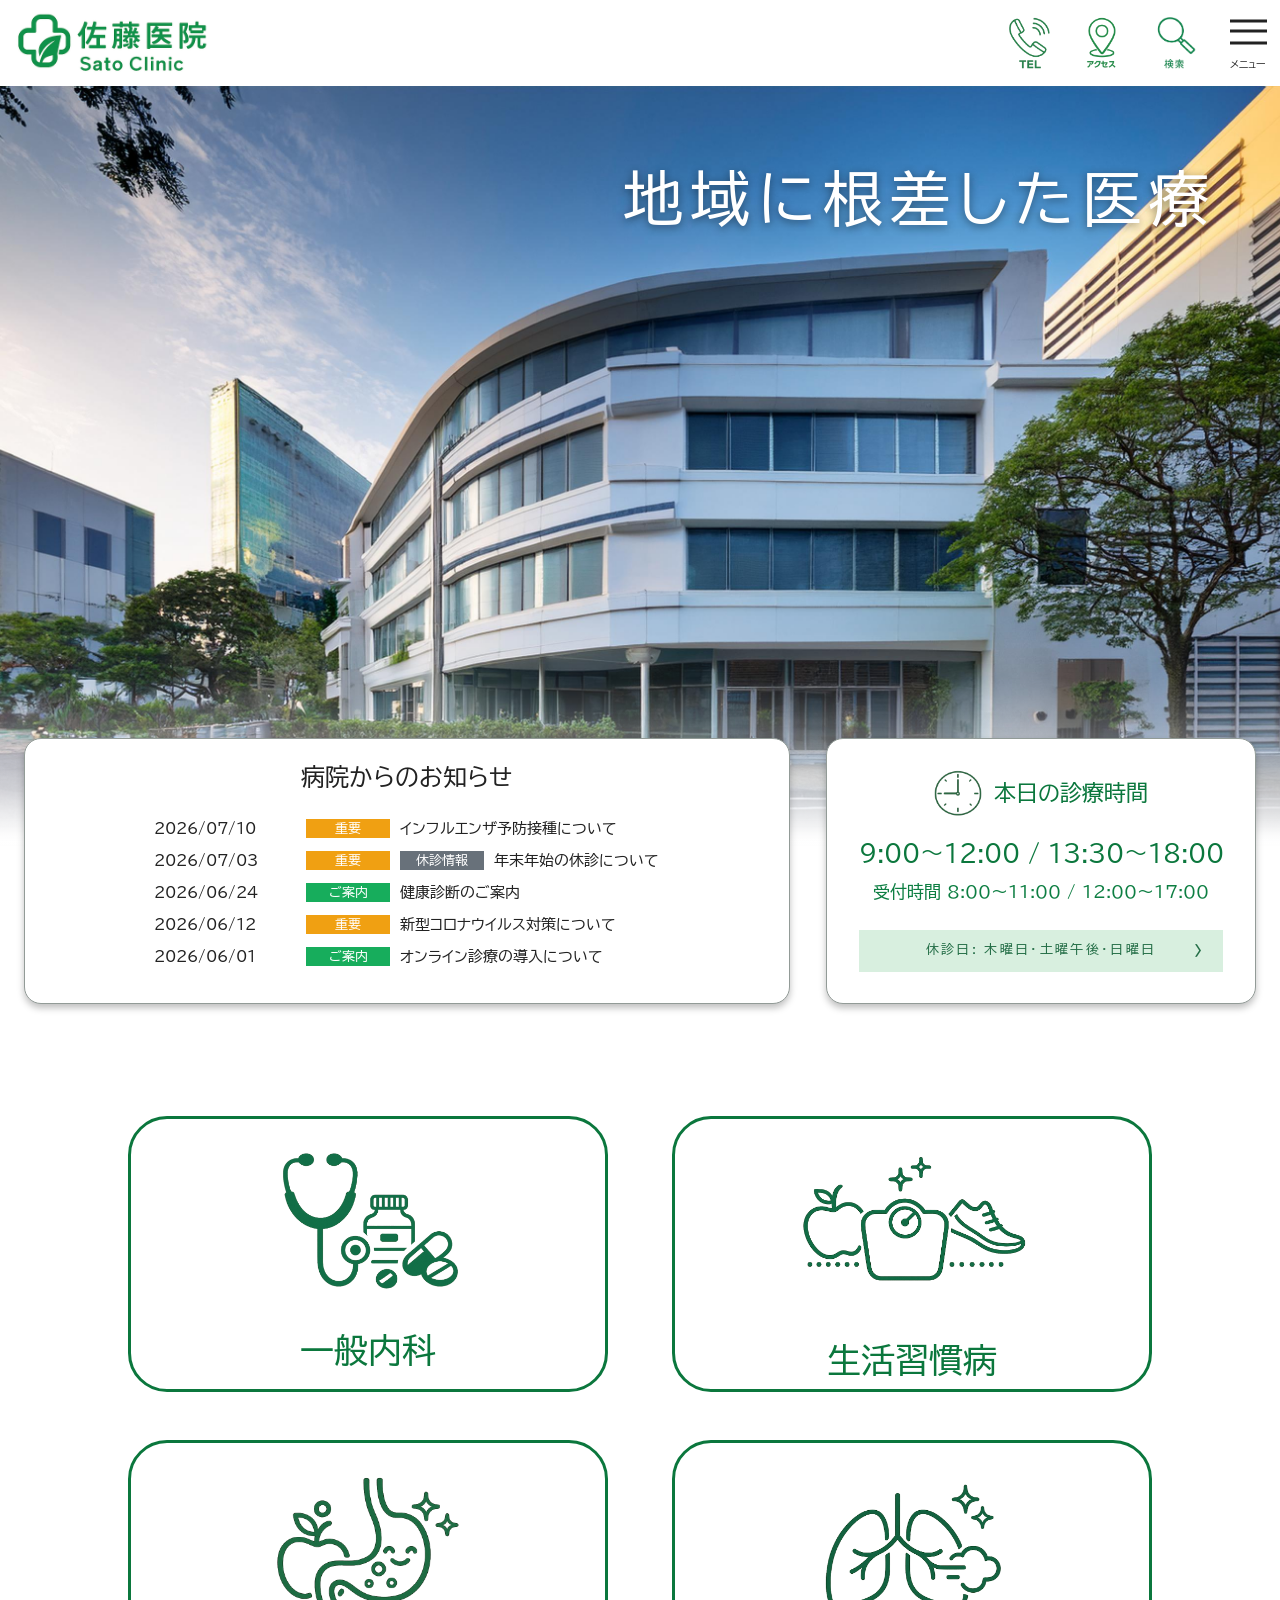
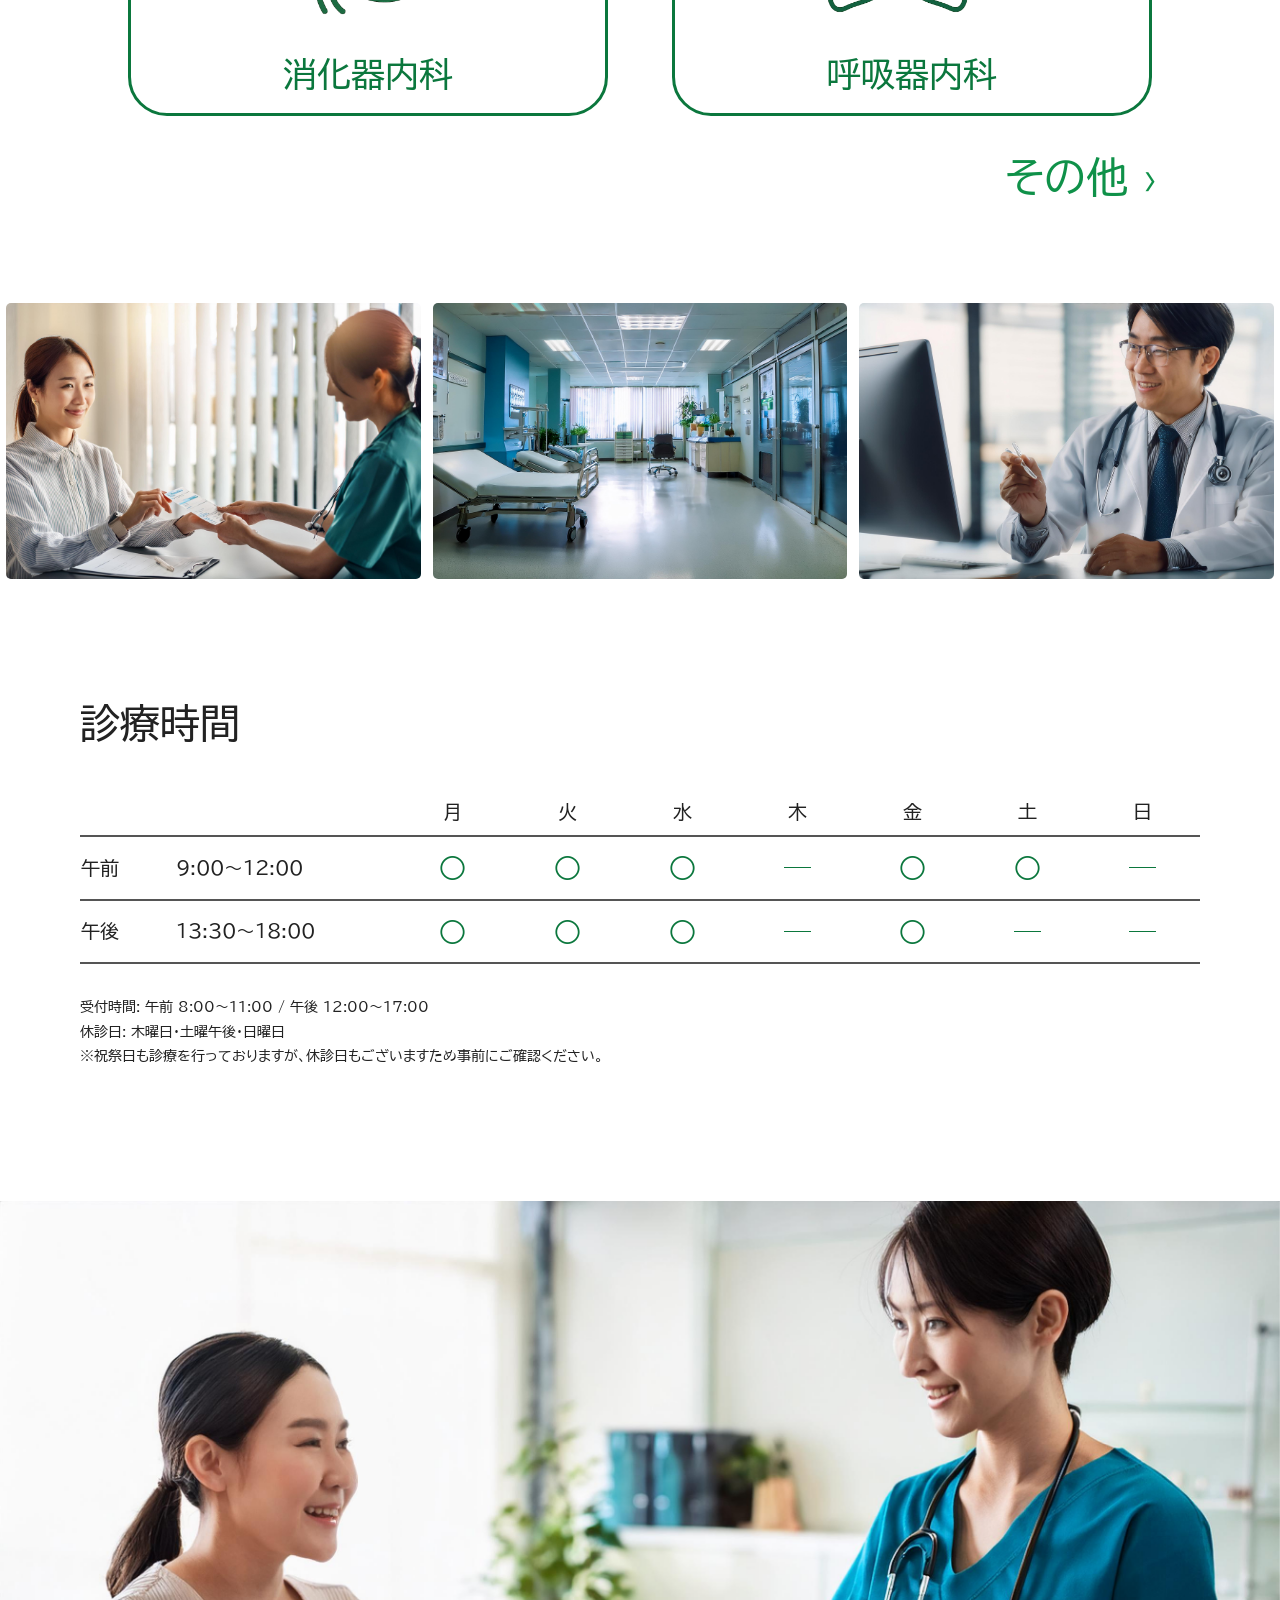
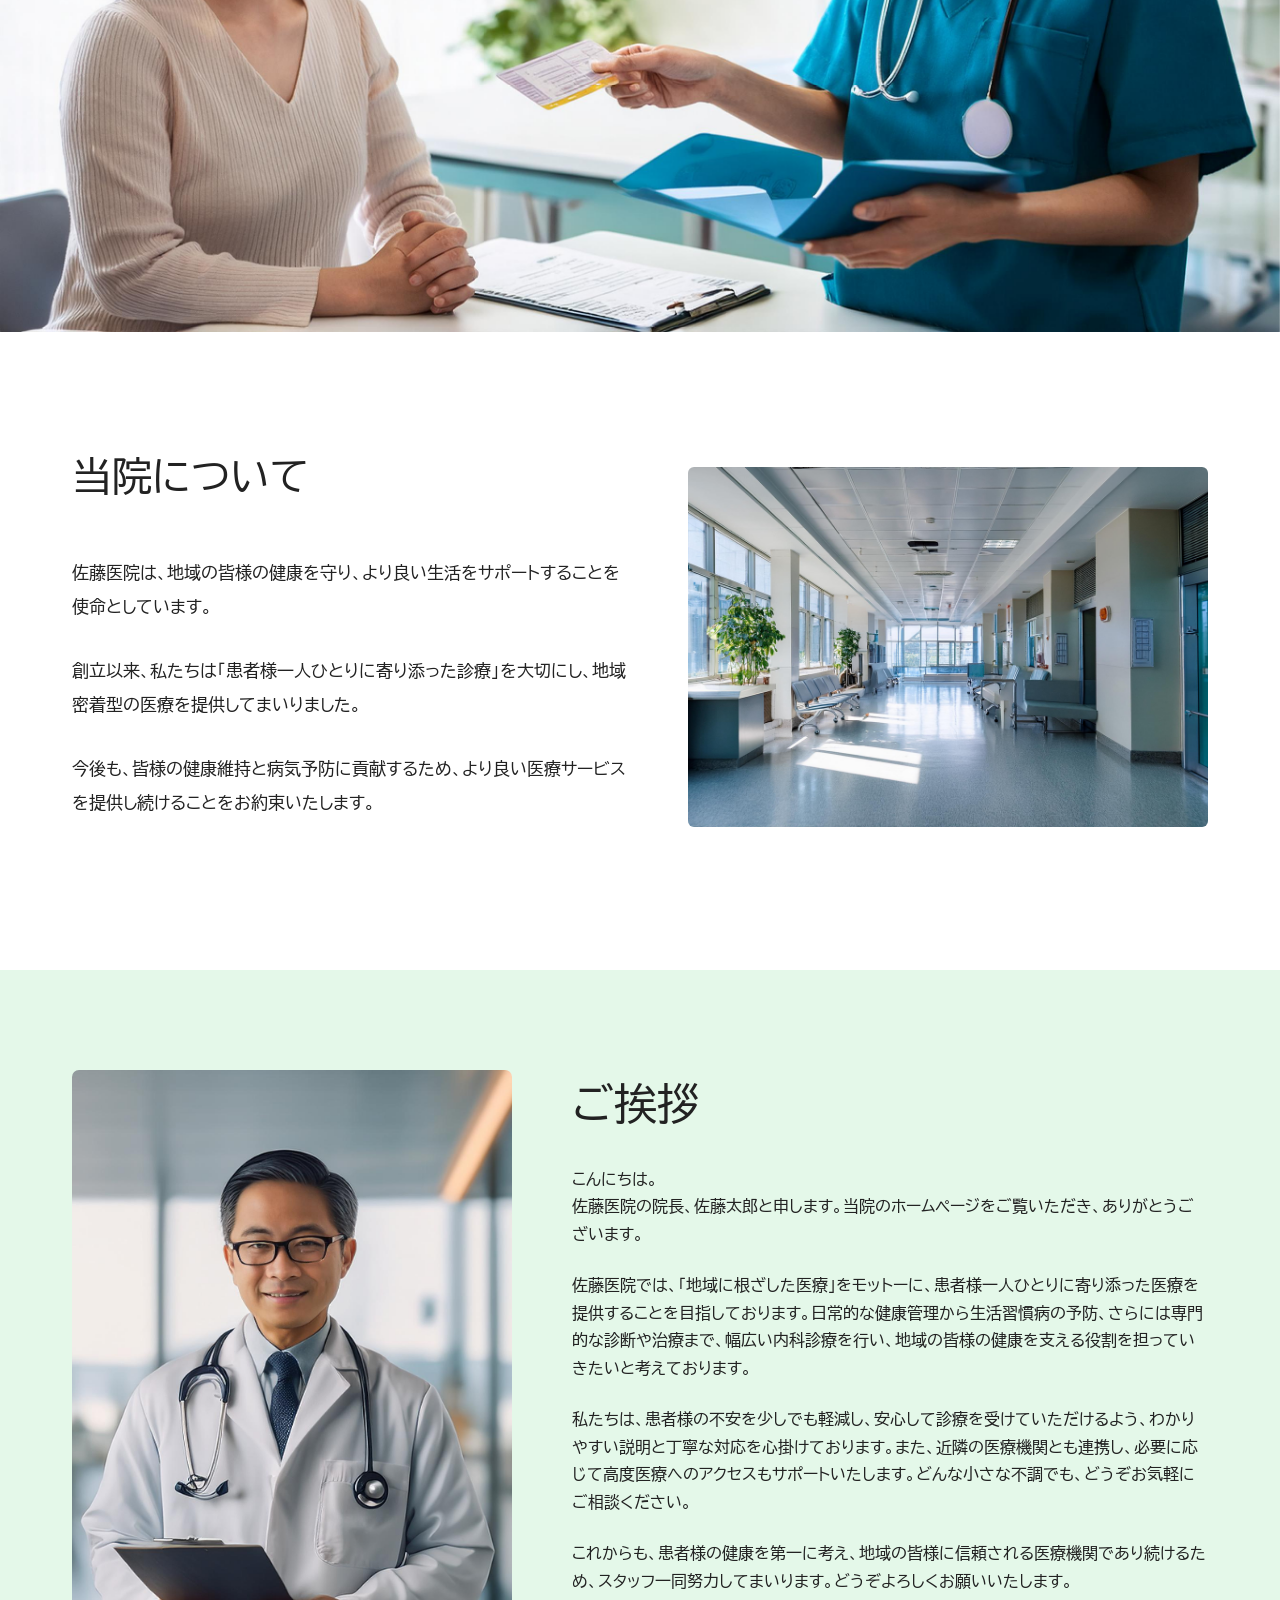
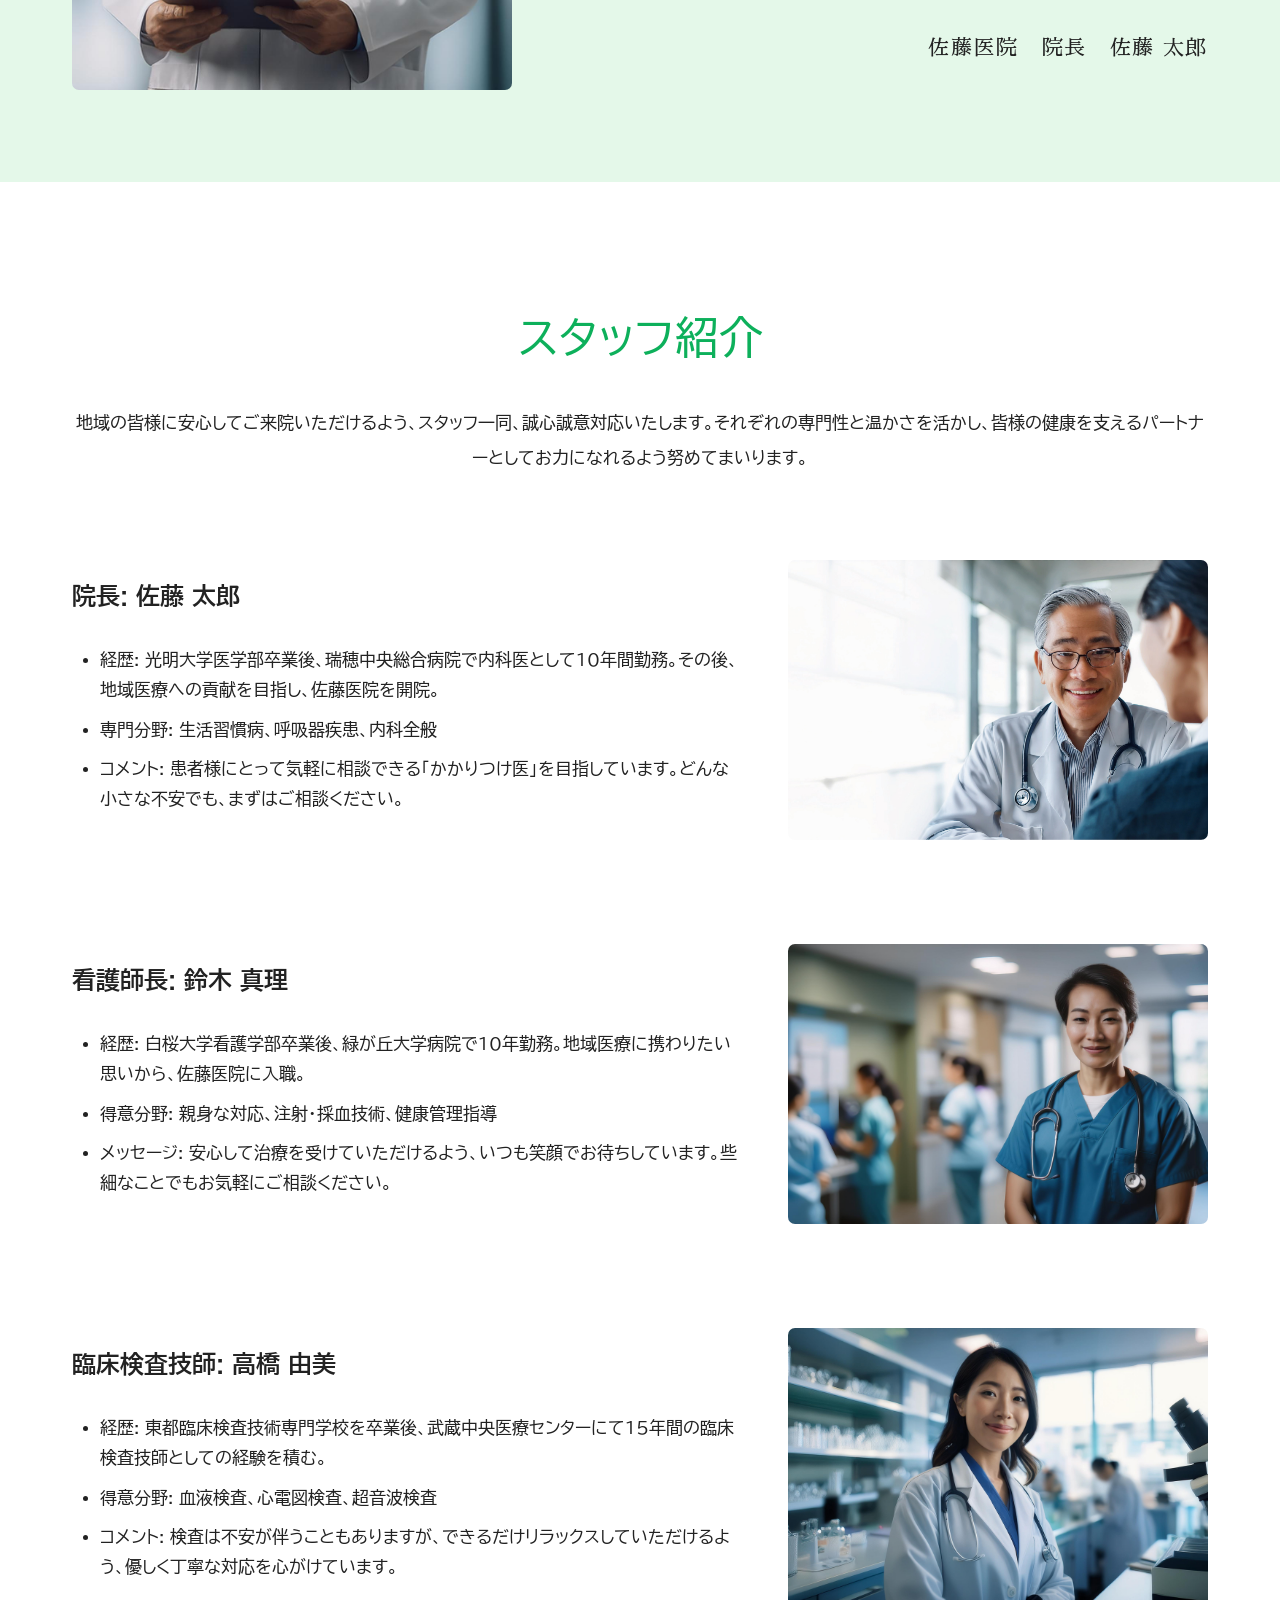
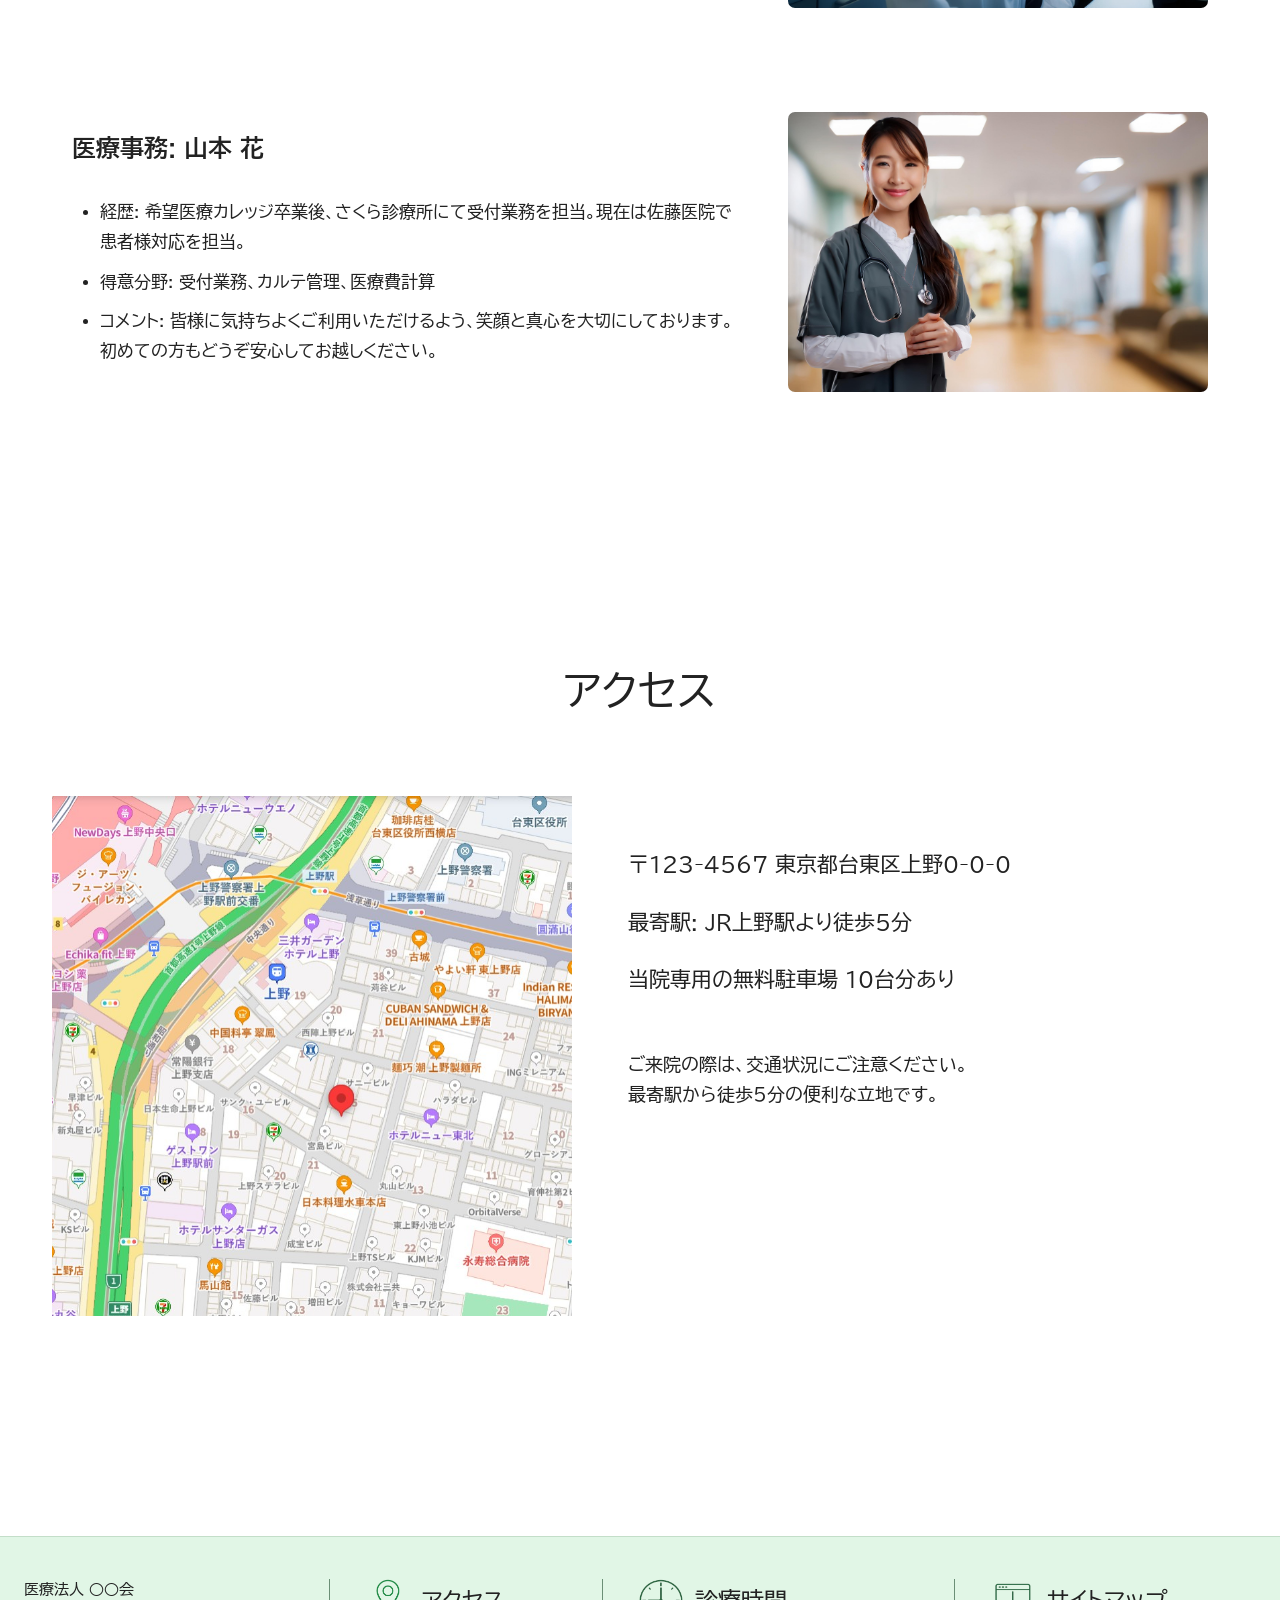
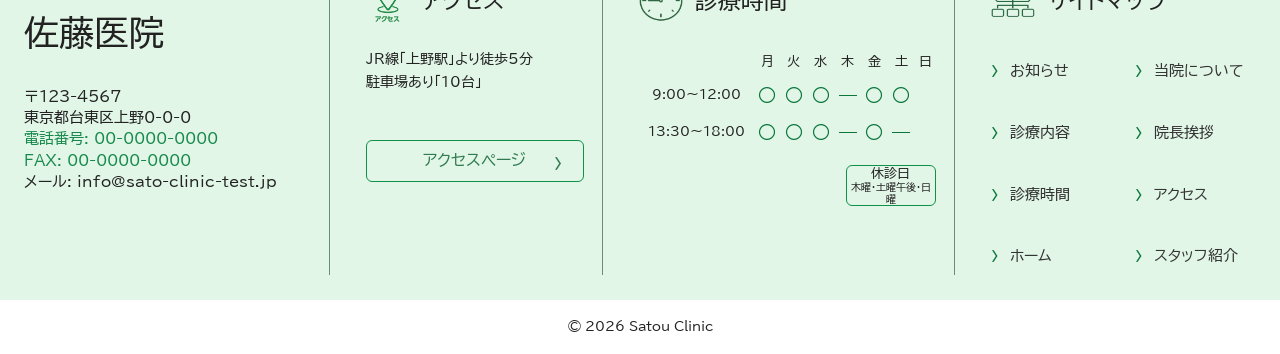
==== index.html @ a855f3fe "レスポンシブ対応（タブレット）" ====
﻿<!doctype html>
<html lang="ja">
<head>
  <meta charset="UTF-8">
  <meta name="viewport" content="width=device-width, initial-scale=1.0">
  <title>佐藤医院</title>
  <meta name="description" content="佐藤医院の公式サイトです。診療時間、診療内容、スタッフ紹介、アクセス情報をご案内しています。">
  <link rel="preconnect" href="https://fonts.googleapis.com">
  <link rel="preconnect" href="https://fonts.gstatic.com" crossorigin>
  <link href="https://fonts.googleapis.com/css2?family=BIZ+UDPGothic&family=Sawarabi+Mincho&display=swap" rel="stylesheet">
  <link rel="stylesheet" href="./css/style.css">
</head>
<body>
  <a class="skip-link" href="#main-content">本文へ移動</a>
  <header class="site-header">
    <div class="header-inner">
      <a class="site-logo-link" href="#home" aria-label="佐藤医院トップへ">
        <img class="site-logo" src="./assets/Logo/logo.png" alt="佐藤医院 Sato Clinic">
      </a>
      <nav class="utility-nav" aria-label="クイックメニュー">
        <a href="tel:0000000000" aria-label="TEL">
          <span class="utility-icon">
            <img class="icon-default" src="./assets/icons/tel.png" alt="" aria-hidden="true">
            <img class="icon-hover" src="./assets/satoclinic-asset/tel-hover.png" alt="" aria-hidden="true">
          </span>
        </a>
        <a href="#access" aria-label="アクセス">
          <span class="utility-icon">
            <img class="icon-default" src="./assets/icons/access.png" alt="" aria-hidden="true">
            <img class="icon-hover" src="./assets/satoclinic-asset/access-hover.png" alt="" aria-hidden="true">
          </span>
        </a>
        <a href="#news" aria-label="お知らせ">
          <span class="utility-icon">
            <img class="icon-default" src="./assets/icons/search.png" alt="" aria-hidden="true">
            <img class="icon-hover" src="./assets/satoclinic-asset/search-hover.png" alt="" aria-hidden="true">
          </span>
        </a>
        <a href="#site-map" class="menu-button" aria-label="サイトマップへ移動"><i aria-hidden="true"></i><span>メニュー</span></a>
      </nav>
    </div>
  </header>

  <main id="main-content">
    <section id="home" class="hero">
      <img src="./assets/Hospital_Exterior/hospital_1.jpg" alt="佐藤医院の外観">
      <h1>地域に根差した医療</h1>
      <div class="hero-fade"></div>
    </section>

    <section class="summary-cards container">
      <article class="news-card">
        <h2 id="news"><a href="#news-anchor">病院からのお知らせ</a></h2>
        <ul class="news-list-desktop">
          <li id="news-anchor"><time datetime="2026-07-10">2026/07/10</time><span class="tag tag-orange">重要</span><a href="#contact">インフルエンザ予防接種について</a></li>
          <li class="news-item-double-tag"><time datetime="2026-07-03">2026/07/03</time><span class="tag tag-orange">重要</span><span class="tag tag-gray">休診情報</span><a href="#hours">年末年始の休診について</a></li>
          <li><time datetime="2026-06-24">2026/06/24</time><span class="tag tag-green">ご案内</span><a href="#access">健康診断のご案内</a></li>
          <li><time datetime="2026-06-12">2026/06/12</time><span class="tag tag-orange">重要</span><a href="#news">新型コロナウイルス対策について</a></li>
          <li><time datetime="2026-06-01">2026/06/01</time><span class="tag tag-green">ご案内</span><a href="#contact">オンライン診療の導入について</a></li>
        </ul>
        <div class="news-slider mobile-only" aria-label="お知らせスライダー">
          <div class="news-slider-track">
            <article class="news-slide">
              <time datetime="2026-07-10">2026/07/10</time>
              <div class="news-slide-tags">
                <span class="tag tag-orange">重要</span>
              </div>
              <a href="#contact">インフルエンザ予防接種について</a>
              <p>予約枠と接種対象年齢をご確認ください。</p>
            </article>
            <article class="news-slide">
              <time datetime="2026-07-03">2026/07/03</time>
              <div class="news-slide-tags">
                <span class="tag tag-orange">重要</span>
                <span class="tag tag-gray">休診情報</span>
              </div>
              <a href="#hours">年末年始の休診について</a>
              <p>連休前後は混雑が予想されるため早めの受診がおすすめです。</p>
            </article>
            <article class="news-slide">
              <time datetime="2026-06-24">2026/06/24</time>
              <div class="news-slide-tags">
                <span class="tag tag-green">ご案内</span>
              </div>
              <a href="#access">健康診断のご案内</a>
              <p>企業健診と定期健診の受付時間を掲載しています。</p>
            </article>
            <article class="news-slide">
              <time datetime="2026-06-12">2026/06/12</time>
              <div class="news-slide-tags">
                <span class="tag tag-orange">重要</span>
              </div>
              <a href="#news">新型コロナウイルス対策について</a>
              <p>院内での感染対策と来院時のお願いをまとめています。</p>
            </article>
            <article class="news-slide">
              <time datetime="2026-06-01">2026/06/01</time>
              <div class="news-slide-tags">
                <span class="tag tag-green">ご案内</span>
              </div>
              <a href="#contact">オンライン診療の導入について</a>
              <p>再診の方を対象にオンライン診療の受付を開始しました。</p>
            </article>
          </div>
        </div>
      </article>

      <article class="today-card">
        <h2><img src="./assets/icons/clock.png" alt="" aria-hidden="true">本日の診療時間</h2>
        <strong>9:00〜12:00 / 13:30〜18:00</strong>
        <p>受付時間 8:00〜11:00 / 12:00〜17:00</p>
        <a href="#hours">休診日: 木曜日・土曜午後・日曜日<span>›</span></a>
      </article>
    </section>

    <section id="services" class="departments container" aria-labelledby="services-heading">
      <h2 id="services-heading" class="section-label">診療内容</h2>
      <article><img src="./assets/icons/general.png" alt="" aria-hidden="true"><h3>一般内科</h3></article>
      <article><img class="department-icon-lifestyle" src="./assets/icons/lifestyle.png" alt="" aria-hidden="true"><h3>生活習慣病</h3></article>
      <article><img src="./assets/icons/stomach.png" alt="" aria-hidden="true"><h3>消化器内科</h3></article>
      <article><img src="./assets/icons/lungs.png" alt="" aria-hidden="true"><h3>呼吸器内科</h3></article>
      <a class="more-link" href="#staff"><span class="more-link-text">その他</span><span>›</span></a>
    </section>

    <section class="photo-row" aria-label="医院イメージ">
      <img src="./assets/Infomation_Image/information_2.jpg" alt="受付スタッフ" loading="lazy">
      <img src="./assets/Hospital_Exterior/hospital_3.jpg" alt="院内風景" loading="lazy">
      <img src="./assets/Medical_Image/medical_1.jpg" alt="診療イメージ" loading="lazy">
    </section>

    <section id="hours" class="hours-section container small-container">
      <h2>診療時間</h2>
      <table class="hours-table-desktop" aria-describedby="hours-note">
        <caption class="visually-hidden">佐藤医院の診療時間一覧</caption>
        <thead id="hours-table-head"></thead>
        <tbody id="hours-table-body"></tbody>
      </table>
      <div id="hours-cards-mobile" class="hours-cards mobile-only" aria-label="スマートフォン向け診療時間"></div>
      <p id="hours-note">受付時間: 午前 8:00〜11:00 / 午後 12:00〜17:00<br>休診日: 木曜日・土曜午後・日曜日<br>※祝祭日も診療を行っておりますが、休診日もございますため事前にご確認ください。</p>
    </section>

    <section class="feature-image">
      <img src="./assets/Infomation_Image/information_3.jpg" alt="看護師と患者" loading="lazy">
    </section>

    <section id="about" class="about-section container">
      <div class="about-copy">
        <h2><a href="#about">当院について</a></h2>
        <p>佐藤医院は、地域の皆様の健康を守り、より良い生活をサポートすることを使命としています。</p>
        <p>創立以来、私たちは「患者様一人ひとりに寄り添った診療」を大切にし、地域密着型の医療を提供してまいりました。</p>
        <p>今後も、皆様の健康維持と病気予防に貢献するため、より良い医療サービスを提供し続けることをお約束いたします。</p>
      </div>
      <img src="./assets/Hospital_Exterior/hospital_6.jpg" alt="佐藤医院の院内" loading="lazy">
    </section>

    <section id="greeting" class="greeting-section">
      <div class="container greeting-inner">
        <img src="./assets/Doctor_Image/sato_taro.jpg" alt="佐藤医院 院長 佐藤太郎" loading="lazy">
        <div>
          <h2>ご挨拶</h2>
          <p>こんにちは。<br>佐藤医院の院長、佐藤太郎と申します。当院のホームページをご覧いただき、ありがとうございます。</p>
          <p>佐藤医院では、「地域に根ざした医療」をモットーに、患者様一人ひとりに寄り添った医療を提供することを目指しております。日常的な健康管理から生活習慣病の予防、さらには専門的な診断や治療まで、幅広い内科診療を行い、地域の皆様の健康を支える役割を担っていきたいと考えております。</p>
          <p>私たちは、患者様の不安を少しでも軽減し、安心して診療を受けていただけるよう、わかりやすい説明と丁寧な対応を心掛けております。また、近隣の医療機関とも連携し、必要に応じて高度医療へのアクセスもサポートいたします。どんな小さな不調でも、どうぞお気軽にご相談ください。</p>
          <p>これからも、患者様の健康を第一に考え、地域の皆様に信頼される医療機関であり続けるため、スタッフ一同努力してまいります。どうぞよろしくお願いいたします。</p>
          <p class="signature"><span class="signature-text">佐藤医院　院長　佐藤 太郎</span></p>
        </div>
      </div>
    </section>

    <section id="staff" class="staff-section container">
      <h2>スタッフ紹介</h2>
      <p class="staff-intro">地域の皆様に安心してご来院いただけるよう、スタッフ一同、誠心誠意対応いたします。それぞれの専門性と温かさを活かし、皆様の健康を支えるパートナーとしてお力になれるよう努めてまいります。</p>

      <article class="staff-row image-right desktop-staff">
        <div>
          <h3>院長: 佐藤 太郎</h3>
          <ul>
            <li>経歴: 光明大学医学部卒業後、瑞穂中央総合病院で内科医として10年間勤務。その後、地域医療への貢献を目指し、佐藤医院を開院。</li>
            <li>専門分野: 生活習慣病、呼吸器疾患、内科全般</li>
            <li>コメント: 患者様にとって気軽に相談できる「かかりつけ医」を目指しています。どんな小さな不安でも、まずはご相談ください。</li>
          </ul>
        </div>
        <img src="./assets/Doctor_Image/firstView.jpg" alt="院長 佐藤太郎" loading="lazy">
      </article>

      <article class="staff-row image-left desktop-staff">
        <img class="staff-photo-suzuki" src="./assets/Doctor_Image/suzuki_mari.jpg" alt="看護師長 鈴木真理" loading="lazy">
        <div>
          <h3>看護師長: 鈴木 真理</h3>
          <ul>
            <li>経歴: 白桜大学看護学部卒業後、緑が丘大学病院で10年勤務。地域医療に携わりたい思いから、佐藤医院に入職。</li>
            <li>得意分野: 親身な対応、注射・採血技術、健康管理指導</li>
            <li>メッセージ: 安心して治療を受けていただけるよう、いつも笑顔でお待ちしています。些細なことでもお気軽にご相談ください。</li>
          </ul>
        </div>
      </article>

      <article class="staff-row image-right desktop-staff">
        <div>
          <h3>臨床検査技師: 高橋 由美</h3>
          <ul>
            <li>経歴: 東都臨床検査技術専門学校を卒業後、武蔵中央医療センターにて15年間の臨床検査技師としての経験を積む。</li>
            <li>得意分野: 血液検査、心電図検査、超音波検査</li>
            <li>コメント: 検査は不安が伴うこともありますが、できるだけリラックスしていただけるよう、優しく丁寧な対応を心がけています。</li>
          </ul>
        </div>
        <img src="./assets/Doctor_Image/takahashi_yumi.jpg" alt="臨床検査技師 高橋由美" loading="lazy">
      </article>

      <article class="staff-row image-left desktop-staff">
        <img class="staff-photo-yamamoto" src="./assets/Doctor_Image/yamamoto_hana.jpg" alt="医療事務 山本花" loading="lazy">
        <div>
          <h3>医療事務: 山本 花</h3>
          <ul>
            <li>経歴: 希望医療カレッジ卒業後、さくら診療所にて受付業務を担当。現在は佐藤医院で患者様対応を担当。</li>
            <li>得意分野: 受付業務、カルテ管理、医療費計算</li>
            <li>コメント: 皆様に気持ちよくご利用いただけるよう、笑顔と真心を大切にしております。初めての方もどうぞ安心してお越しください。</li>
          </ul>
        </div>
      </article>

      <div class="staff-cards mobile-only">
        <details class="staff-card">
          <summary><span>院長: 佐藤 太郎</span><span>生活習慣病・呼吸器疾患</span></summary>
          <img src="./assets/Doctor_Image/firstView.jpg" alt="院長 佐藤太郎" loading="lazy">
          <p>光明大学医学部卒業後、瑞穂中央総合病院で内科医として10年間勤務。その後、地域医療への貢献を目指し、佐藤医院を開院。</p>
          <p>患者様にとって気軽に相談できる「かかりつけ医」を目指しています。どんな小さな不安でも、まずはご相談ください。</p>
        </details>
        <details class="staff-card">
          <summary><span>看護師長: 鈴木 真理</span><span>親身な対応・健康管理指導</span></summary>
          <img class="staff-photo-suzuki" src="./assets/Doctor_Image/suzuki_mari.jpg" alt="看護師長 鈴木真理" loading="lazy">
          <p>白桜大学看護学部卒業後、緑が丘大学病院で10年勤務。地域医療に携わりたい思いから、佐藤医院に入職。</p>
          <p>安心して治療を受けていただけるよう、いつも笑顔でお待ちしています。些細なことでもお気軽にご相談ください。</p>
        </details>
        <details class="staff-card">
          <summary><span>臨床検査技師: 高橋 由美</span><span>血液検査・心電図・超音波検査</span></summary>
          <img src="./assets/Doctor_Image/takahashi_yumi.jpg" alt="臨床検査技師 高橋由美" loading="lazy">
          <p>東都臨床検査技術専門学校を卒業後、武蔵中央医療センターにて15年間の臨床検査技師としての経験を積む。</p>
          <p>検査は不安が伴うこともありますが、できるだけリラックスしていただけるよう、優しく丁寧な対応を心がけています。</p>
        </details>
        <details class="staff-card">
          <summary><span>医療事務: 山本 花</span><span>受付業務・カルテ管理</span></summary>
          <img class="staff-photo-yamamoto" src="./assets/Doctor_Image/yamamoto_hana.jpg" alt="医療事務 山本花" loading="lazy">
          <p>希望医療カレッジ卒業後、さくら診療所にて受付業務を担当。現在は佐藤医院で患者様対応を担当。</p>
          <p>皆様に気持ちよくご利用いただけるよう、笑顔と真心を大切にしております。初めての方もどうぞ安心してお越しください。</p>
        </details>
      </div>
    </section>

    <section id="access" class="access-section container">
      <h2>アクセス</h2>
      <div class="access-grid">
        <img src="./assets/map.jpg" alt="佐藤医院周辺地図" loading="lazy">
        <div>
          <p>〒123-4567 東京都台東区上野0-0-0</p>
          <p>最寄駅: JR上野駅より徒歩5分</p>
          <p>当院専用の無料駐車場 10台分あり</p>
          <p class="access-note">ご来院の際は、交通状況にご注意ください。<br>最寄駅から徒歩5分の便利な立地です。</p>
        </div>
      </div>
    </section>
  </main>

  <footer class="site-footer">
    <div class="container footer-grid">
      <section id="contact" class="clinic-info">
        <p>医療法人 ○○会</p>
        <h2>佐藤医院</h2>
        <p>〒123-4567<br>東京都台東区上野0-0-0<br><span>電話番号: 00-0000-0000</span><br><span>FAX: 00-0000-0000</span><br>メール: info@sato-clinic-test.jp</p>
      </section>

      <section class="footer-access">
        <h3><img src="./assets/icons/access.png" alt="" aria-hidden="true">アクセス</h3>
        <p>JR線「上野駅」より徒歩5分<br>駐車場あり「10台」</p>
        <a href="#access">アクセスページ<span>›</span></a>
      </section>

      <section class="footer-hours">
        <h3><img src="./assets/icons/clock.png" alt="" aria-hidden="true">診療時間</h3>
        <table>
          <caption class="visually-hidden">フッターの診療時間一覧</caption>
          <thead id="footer-hours-table-head"></thead>
          <tbody id="footer-hours-table-body"></tbody>
        </table>
        <p class="holiday">休診日<br><small>木曜・土曜午後・日曜</small></p>
      </section>

      <section id="site-map" class="sitemap">
        <h3><img src="./assets/icons/sitemap.png" alt="" aria-hidden="true">サイトマップ</h3>
        <div class="sitemap-desktop">
          <a href="#news">お知らせ</a>
          <a href="#about">当院について</a>
          <a href="#services">診療内容</a>
          <a href="#greeting">院長挨拶</a>
          <a href="#hours">診療時間</a>
          <a href="#access">アクセス</a>
          <a href="#home">ホーム</a>
          <a href="#staff">スタッフ紹介</a>
        </div>
        <details class="sitemap-mobile mobile-only">
          <summary>サイトマップを開く</summary>
          <div>
            <a href="#news">お知らせ</a>
            <a href="#about">当院について</a>
            <a href="#services">診療内容</a>
            <a href="#greeting">院長挨拶</a>
            <a href="#hours">診療時間</a>
            <a href="#access">アクセス</a>
            <a href="#home">ホーム</a>
            <a href="#staff">スタッフ紹介</a>
          </div>
        </details>
      </section>
    </div>
    <p class="copyright">© 2026 Satou Clinic</p>
  </footer>
  <script src="./js/clinic-hours.js"></script>
</body>
</html>
---- css/style.css ----
﻿:root {
  --color-green: #0f9149;
  --color-green-deep: #0b773d;
  --color-green-soft: #d8efdf;
  --color-green-pale: #e1f6e6;
  --color-green-bg: #e4f8e9;
  --color-text: #222;
  --color-border: #929b97;
  --color-border-strong: #555;
  --color-shadow: rgba(0, 0, 0, 0.25);
  --color-overlay: rgba(255, 255, 255, 0.96);
  --color-white: #fff;
  --color-tag-orange: #f0a012;
  --color-tag-gray: #68717a;
  --color-tag-green: #17ad5c;
  --color-tag-blue: #2f61df;

  --font-family-base: "BIZ UDPGothic", "Yu Gothic", "Hiragino Kaku Gothic ProN", sans-serif;

  --layout-min-width: 1440px;
  --layout-container: 1280px;
  --layout-container-narrow: 1120px;
  --layout-header: 1432px;
  --layout-gutter: 24px;

  --radius-card: 17px;
  --radius-large: 39px;
  --radius-small: 7px;
}

* {
  box-sizing: border-box;
}

html,
body {
  margin: 0;
  padding: 0;
}

html {
  scroll-behavior: smooth;
}

body {
  background: var(--color-white);
  color: var(--color-text);
  font-family: var(--font-family-base);
  font-size: 16px;
  line-height: 1.6;
}

.scroll-fade {
  opacity: 0;
  transform: translateY(48px);
  transition: opacity 0.8s ease, transform 0.8s ease;
  will-change: opacity, transform;
}

.scroll-fade.is-visible {
  opacity: 1;
  transform: translateY(0);
}

img {
  display: block;
}

a {
  color: inherit;
}

a:focus-visible {
  outline: 2px solid var(--color-green-deep);
  outline-offset: 4px;
}

.container {
  width: min(var(--layout-container), calc(100% - (var(--layout-gutter) * 2)));
  margin: 0 auto;
}

.mobile-only,
.news-slider,
.hours-cards,
.staff-cards,
.sitemap-mobile {
  display: none !important;
}

.small-container {
  width: min(var(--layout-container-narrow), calc(100% - (var(--layout-gutter) * 2)));
}

.visually-hidden,
.section-label {
  position: absolute;
  width: 1px;
  height: 1px;
  padding: 0;
  margin: -1px;
  overflow: hidden;
  clip: rect(0, 0, 0, 0);
  white-space: nowrap;
  border: 0;
}

.skip-link {
  position: absolute;
  top: 16px;
  left: 16px;
  z-index: 100;
  padding: 10px 14px;
  background: var(--color-green-deep);
  color: var(--color-white);
  text-decoration: none;
  transform: translateY(-200%);
}

.skip-link:focus {
  transform: translateY(0);
}

/* Header */

.site-header {
  height: 86px;
  background: var(--color-white);
}

.header-inner {
  display: flex;
  align-items: center;
  justify-content: space-between;
  width: calc(100% - 8px);
  max-width: var(--layout-header);
  height: 100%;
  margin: 0 auto;
}

.site-logo-link {
  display: inline-flex;
  flex: 0 0 auto;
  align-items: center;
  padding-top: 2px;
}

.site-logo {
  width: 220px;
  height: auto;
}

.utility-nav {
  display: flex;
  align-items: center;
  gap: 20px;
}

.utility-nav a {
  display: inline-flex;
  flex-direction: column;
  align-items: center;
  justify-content: center;
  flex: 0 0 auto;
  color: var(--color-green-deep);
  text-decoration: none;
  font-size: 12px;
}

.utility-nav a:not(.menu-button),
.menu-button {
  gap: 12px;
}

.utility-nav a:not(.menu-button) {
  width: 52px;
}

.menu-button {
  width: 56px;
  transform: translateY(8px);
  gap: 16px;
}

.utility-icon {
  position: relative;
  display: block;
  width: 52px;
  height: 55px;
}

.utility-nav img {
  width: 52px;
  height: 55px;
  object-fit: contain;
}

.utility-icon img {
  position: absolute;
  inset: 0;
  transition: opacity 0.2s ease;
}

.utility-icon .icon-hover {
  opacity: 0;
}

.utility-nav a:hover .utility-icon .icon-default,
.utility-nav a:focus-visible .utility-icon .icon-default {
  opacity: 0;
}

.utility-nav a:hover .utility-icon .icon-hover,
.utility-nav a:focus-visible .utility-icon .icon-hover {
  opacity: 1;
}

.menu-button i,
.menu-button i::before,
.menu-button i::after {
  display: block;
  position: absolute;
  width: 37px;
  height: 3px;
  background: var(--color-text);
}

.menu-button i {
  position: relative;
  width: 37px;
  height: 9px;
  background: linear-gradient(var(--color-text), var(--color-text)) center / 37px 3px no-repeat;
}

.menu-button i::before,
.menu-button i::after {
  content: "";
  left: 0;
}

.menu-button i::before,
.menu-button i::after,
.menu-button i {
  top: 50%;
}

.menu-button i {
  transform: translateY(-50%);
}

.menu-button i::before {
  transform: translateY(-11px);
}

.menu-button i::after {
  transform: translateY(11px);
}

.menu-button span {
  color: var(--color-text);
  font-size: 10px;
}

/* Hero */

.hero {
  position: relative;
  height: 865px;
  overflow: hidden;
}

.hero > img {
  width: 100%;
  height: 100%;
  object-fit: cover;
  object-position: center 47%;
  -webkit-mask-image: linear-gradient(
    to bottom,
    #000 0%,
    #000 68%,
    rgba(0, 0, 0, 0.92) 78%,
    rgba(0, 0, 0, 0.58) 88%,
    rgba(0, 0, 0, 0.18) 96%,
    transparent 100%
  );
  mask-image: linear-gradient(
    to bottom,
    #000 0%,
    #000 68%,
    rgba(0, 0, 0, 0.92) 78%,
    rgba(0, 0, 0, 0.58) 88%,
    rgba(0, 0, 0, 0.18) 96%,
    transparent 100%
  );
}

.hero h1 {
  position: absolute;
  top: 74px;
  right: 108px;
  margin: 0;
  color: var(--color-white);
  font-size: 71px;
  font-weight: 400;
  letter-spacing: 0.18em;
  text-shadow: 0 2px 8px rgba(0, 0, 0, 0.45);
}

.hero-fade {
  position: absolute;
  right: 0;
  bottom: 0;
  left: 0;
  height: 140px;
  background:
    linear-gradient(
      to bottom,
      rgba(255, 255, 255, 0) 0%,
      rgba(255, 255, 255, 0.08) 58%,
      rgba(255, 255, 255, 0.42) 86%,
      var(--color-overlay) 100%
    );
  pointer-events: none;
}

/* Summary cards */

.summary-cards {
  display: grid;
  grid-template-columns: minmax(0, 1.6fr) minmax(320px, 470px);
  gap: 44px;
  position: relative;
  z-index: 2;
  margin-top: -128px;
}

.news-card,
.today-card {
  padding: 23px 40px;
  background: var(--color-white);
  border: 1px solid var(--color-border);
  border-radius: var(--radius-card);
  box-shadow: 0 4px 7px var(--color-shadow);
}

.news-card {
  display: flex;
  flex-direction: column;
  justify-content: space-between;
}

.news-card h2,
.today-card h2 {
  margin: 0 0 20px;
  font-size: 24px;
  font-weight: 500;
  text-align: center;
}

.news-card h2 a {
  color: inherit;
  text-decoration: none;
}

.news-card h2 {
  margin-bottom: 14px;
  line-height: 1.25;
}

.news-card ul {
  margin: 0;
  padding: 0;
  list-style: none;
  width: fit-content;
  margin-inline: auto;
  flex: 1;
  display: flex;
  flex-direction: column;
  justify-content: space-evenly;
}

.news-slider {
  overflow-x: auto;
  padding-bottom: 8px;
  scroll-snap-type: x mandatory;
  -webkit-overflow-scrolling: touch;
}

.news-slider-track {
  display: grid;
  grid-auto-flow: column;
  grid-auto-columns: 100%;
  gap: 12px;
}

.news-slide {
  min-height: 220px;
  padding: 20px 18px;
  border: 1px solid var(--color-border);
  border-radius: 14px;
  background: linear-gradient(180deg, #ffffff 0%, #f8fcf9 100%);
  scroll-snap-align: start;
}

.news-slide time {
  display: block;
  margin-bottom: 10px;
  color: #4b5d53;
  font-size: 14px;
}

.news-slide-tags {
  display: flex;
  flex-wrap: wrap;
  gap: 8px;
  margin-bottom: 14px;
}

.news-slide a {
  display: inline-block;
  margin-bottom: 10px;
  font-size: 18px;
  font-weight: 700;
  line-height: 1.5;
  text-decoration: none;
}

.news-slide p {
  margin: 0;
  color: #46564d;
  font-size: 14px;
  line-height: 1.7;
}

.news-card li {
  display: grid;
  grid-template-columns: 142px 84px minmax(0, 1fr);
  align-items: center;
  gap: 10px;
  margin: 0;
  font-size: 15px;
  line-height: 1.2;
  text-align: left;
}

.news-card li.news-item-double-tag {
  grid-template-columns: 142px 84px 84px minmax(0, 1fr);
}

.news-card h2 a:hover,
.news-card h2 a:focus-visible {
  text-decoration: underline;
  text-underline-offset: 0.18em;
}

.news-card a {
  color: var(--color-text);
  text-decoration: none;
}

.news-card a:hover,
.news-card a:focus-visible {
  text-decoration: underline;
  text-underline-offset: 0.18em;
}

.tag {
  display: block;
  padding: 3px;
  color: var(--color-white);
  font-size: 13px;
  line-height: 1;
  text-align: center;
}

.tag-orange {
  background: var(--color-tag-orange);
}

.tag-gray {
  background: var(--color-tag-gray);
}

.tag-green {
  background: var(--color-tag-green);
}

.tag-blue {
  background: var(--color-tag-blue);
}

.today-card {
  padding: 31px 38px;
  text-align: center;
}

.today-card h2 {
  display: flex;
  align-items: center;
  justify-content: center;
  margin-bottom: 16px;
  color: var(--color-green-deep);
  font-size: 22px;
}

.today-card h2 img {
  width: 48px;
  height: 48px;
  margin-right: 12px;
  object-fit: contain;
}

.today-card strong {
  display: block;
  color: var(--color-green-deep);
  font-size: 24px;
  font-weight: 500;
  letter-spacing: 0;
  white-space: nowrap;
}

.today-card p {
  margin: 6px 0 24px;
  color: #0d7e42;
  font-size: 17px;
}

.today-card a {
  display: flex;
  align-items: center;
  justify-content: center;
  position: relative;
  height: 42px;
  background: var(--color-green-soft);
  color: #246e47;
  font-size: 13px;
  letter-spacing: 0.18em;
  text-decoration: none;
  transition: background-color 0.2s ease, color 0.2s ease;
}

.today-card a:hover,
.today-card a:focus-visible {
  background: #246e47;
  color: #f3fff7;
}

.today-card a span {
  display: flex;
  align-items: center;
  position: absolute;
  right: 18px;
  font-size: 28px;
  line-height: 1;
  top: 50%;
  transform: translateY(calc(-50% - 4px));
}

/* Departments */

.departments {
  display: grid;
  grid-template-columns: repeat(2, minmax(280px, 480px));
  justify-content: center;
  column-gap: 118px;
  row-gap: 68px;
  padding-top: 138px;
}

.departments article {
  display: flex;
  flex-direction: column;
  align-items: center;
  justify-content: center;
  height: 304px;
  background: var(--color-white);
  border: 3px solid var(--color-green-deep);
  border-radius: var(--radius-large);
  transition: background-color 0.25s ease, border-color 0.25s ease, box-shadow 0.25s ease;
}

.departments article img {
  width: 236px;
  height: 208px;
  object-fit: contain;
  transition: filter 0.25s ease;
}

.departments .department-icon-lifestyle {
  width: 264px;
  height: 228px;
}

.departments article h3 {
  margin: 8px 0 0;
  color: var(--color-green-deep);
  font-size: 37px;
  font-weight: 500;
  transition: color 0.25s ease;
}

.departments article:hover {
  background: var(--color-green-deep);
  border-color: var(--color-green-deep);
  box-shadow: 0 12px 24px rgba(11, 119, 61, 0.18);
}

.departments article:hover img {
  filter: brightness(0) saturate(100%) invert(97%) sepia(27%) saturate(390%) hue-rotate(64deg) brightness(103%) contrast(98%);
}

.departments article:hover h3 {
  color: #f3fff7;
}

.more-link {
  grid-column: 2;
  justify-self: end;
  display: inline-flex;
  align-items: center;
  margin-top: -20px;
  margin-right: -5px;
  color: var(--color-text);
  font-size: 28px;
  text-decoration: none;
}

.more-link-text:hover,
.more-link:focus-visible .more-link-text {
  text-decoration: underline;
  text-underline-offset: 0.16em;
}

.more-link span {
  margin-left: 16px;
  color: var(--color-green);
  font-size: 42px;
  vertical-align: -4px;
}

/* Image rows */

.photo-row {
  display: grid;
  grid-template-columns: 1fr 1fr 1fr;
  gap: 12px;
  margin-top: 112px;
  padding: 0 6px;
}

.photo-row img {
  width: 100%;
  aspect-ratio: 3 / 2;
  border-radius: 5px;
  object-fit: cover;
}

.feature-image {
  min-height: 600px;
  margin: 0;
}

.feature-image img {
  width: 100%;
  height: 100%;
  object-fit: cover;
  object-position: 50% 18%;
}

/* Hours */

.hours-section {
  padding: 133px 0 165px;
}

.hours-section h2 {
  margin: 0 0 34px;
  font-size: 40px;
  font-weight: 500;
}

.hours-section table {
  width: 100%;
  border-collapse: collapse;
}

.hours-section th,
.hours-section td {
  height: 63px;
  border-bottom: 2px solid var(--color-border-strong);
  font-size: 19px;
  font-weight: 400;
  text-align: center;
}

.hours-section thead th {
  height: 47px;
}

.hours-section tbody th {
  width: 95px;
  text-align: left;
}

.hours-section tbody td:nth-child(2) {
  width: 220px;
  text-align: left;
}

.hours-section tbody td:nth-child(n + 3) {
  color: var(--color-green-deep);
  font-size: 27px;
}

.hours-section p {
  margin: 31px 0 0;
  font-size: 14px;
  line-height: 1.75;
}

.hours-cards {
  display: grid;
  gap: 16px;
}

.hours-card {
  padding: 18px;
  border: 1px solid #afcbb8;
  border-radius: 16px;
  background: #f7fcf8;
}

.hours-card h3 {
  margin: 0 0 10px;
  color: var(--color-green-deep);
  font-size: 20px;
}

.hours-card p {
  margin: 0 0 8px;
  font-size: 14px;
}

/* About */

.about-section {
  display: grid;
  grid-template-columns: minmax(0, 1fr) 585px;
  align-items: center;
  gap: 88px;
  padding: 135px 70px 142px;
}

.about-copy h2 {
  margin: 0 0 70px;
  font-size: 44px;
  font-weight: 500;
}

.about-copy h2 a {
  color: inherit;
  text-decoration: none;
}

.about-copy h2 a:hover,
.about-copy h2 a:focus-visible {
  text-decoration: underline;
  text-underline-offset: 0.18em;
}

.about-copy p {
  margin: 0 0 45px;
  font-size: 17px;
  line-height: 2.25;
}

.about-section > img {
  width: 585px;
  height: 406px;
  border-radius: 6px;
  object-fit: cover;
}

/* Greeting */

.greeting-section {
  background: var(--color-green-bg);
}

.greeting-inner {
  display: grid;
  grid-template-columns: 500px minmax(0, 1fr);
  gap: 140px;
  padding: 118px 72px 100px;
}

.greeting-inner > img {
  width: 500px;
  height: 705px;
  border-radius: var(--radius-small);
  object-fit: cover;
  object-position: 80% center;
}

.greeting-inner h2 {
  margin: 0 0 27px;
  font-size: 43px;
  font-weight: 500;
}

.greeting-inner p {
  margin: 0 0 24px;
  font-size: 16px;
  line-height: 1.72;
}

.signature {
  padding-top: 14px;
  text-align: right;
}

.signature-text {
  display: inline-block;
  font-size: 1.3rem;
  letter-spacing: 0.08em;
  line-height: 1.4;
  font-family: "Sawarabi Mincho", "Hiragino Mincho ProN", "Yu Mincho", serif;
}

/* Staff */

.staff-section {
  padding: 145px 70px 170px;
}

.staff-section > h2 {
  margin: 0 0 34px;
  color: #0db05b;
  font-size: 44px;
  font-weight: 500;
  text-align: center;
}

.staff-intro {
  margin: 0 0 110px;
  font-size: 17px;
  line-height: 2.05;
  text-align: center;
}

.staff-row {
  display: grid;
  grid-template-columns: minmax(0, 1fr) 470px;
  align-items: center;
  gap: 90px;
  margin: 0 0 140px;
}

.staff-row:last-child {
  margin-bottom: 0;
}

.staff-row.image-left {
  grid-template-columns: 470px minmax(0, 1fr);
}

.staff-row img {
  width: 470px;
  height: 310px;
  border-radius: var(--radius-small);
  object-fit: cover;
}

.staff-photo-suzuki {
  object-position: 64% center;
}

.staff-photo-yamamoto {
  object-position: 10% center;
}

.staff-row h3 {
  margin: 0 0 30px;
  font-size: 24px;
  font-weight: 600;
}

.staff-row ul {
  margin: 0;
  padding-left: 28px;
}

.staff-row li {
  margin: 9px 0;
  font-size: 17px;
  line-height: 1.78;
}

.staff-cards {
  display: grid;
  gap: 18px;
}

.staff-card {
  border: 1px solid #bfd7c6;
  border-radius: 18px;
  background: #fff;
  overflow: hidden;
}

.staff-card summary {
  display: grid;
  gap: 6px;
  padding: 18px 20px;
  cursor: pointer;
  list-style: none;
}

.staff-card summary::-webkit-details-marker {
  display: none;
}

.staff-card summary span:first-child {
  font-size: 19px;
  font-weight: 700;
}

.staff-card summary span:last-child {
  color: #456353;
  font-size: 14px;
}

.staff-card img {
  width: 100%;
  height: 220px;
  object-fit: cover;
}

.staff-card p {
  margin: 0;
  padding: 0 20px 16px;
  font-size: 15px;
  line-height: 1.75;
}

.staff-card p:first-of-type {
  padding-top: 18px;
}

/* Access */

.access-section {
  padding: 0 36px 370px;
}

.access-section h2 {
  margin: 25px 0 90px;
  font-size: 46px;
  font-weight: 500;
  text-align: center;
}

.access-grid {
  display: grid;
  grid-template-columns: 600px minmax(0, 1fr);
  align-items: start;
  gap: 92px;
}

.access-grid > img {
  width: 600px;
  height: 610px;
  object-fit: cover;
}

.access-grid p {
  margin: 85px 0 0;
  font-size: 25px;
  line-height: 1.65;
}

.access-grid p + p {
  margin-top: 23px;
}

.access-grid .access-note {
  margin-top: 74px;
  font-size: 21px;
}

/* Footer */

.site-footer {
  background: var(--color-green-pale);
  border-top: 1px solid #c3dec9;
}

.footer-grid {
  display: grid;
  grid-template-columns: 1.12fr 0.92fr 1.28fr 1.12fr;
  gap: 24px;
  min-height: 340px;
  padding: 42px 0 25px;
}

.footer-grid section {
  padding: 0 26px;
  border-right: 1px solid #6b8f76;
}

.footer-grid section:first-child {
  padding-left: 0;
}

.footer-grid section:last-child {
  padding-right: 0;
  border-right: none;
}

.clinic-info > p:first-child {
  margin: 0 0 4px;
  font-size: 15px;
}

.clinic-info h2 {
  margin: 0 0 25px;
  font-size: 35px;
  font-weight: 500;
}

.clinic-info p {
  margin: 0;
  font-size: 15px;
  line-height: 1.42;
}

.clinic-info span {
  color: #18894c;
}

.footer-grid h3 {
  display: flex;
  align-items: center;
  margin: 0 0 25px;
  font-size: 23px;
  font-weight: 500;
}

.footer-grid h3 img {
  width: 44px;
  height: 44px;
  margin-right: 12px;
  object-fit: contain;
}

.footer-access p {
  margin: 0 0 45px;
  font-size: 14px;
  line-height: 1.65;
}

.footer-access a {
  display: flex;
  align-items: center;
  justify-content: center;
  position: relative;
  height: 42px;
  border: 1px solid var(--color-green);
  border-radius: 6px;
  color: #2f7a50;
  text-decoration: none;
}

.footer-access a span {
  position: absolute;
  right: 20px;
  font-size: 28px;
}

.footer-hours table {
  width: 100%;
  border-collapse: collapse;
  font-size: 13px;
}

.footer-hours thead th {
  font-weight: 500;
}

.footer-hours th,
.footer-hours td {
  padding: 4px 3px;
  font-weight: 400;
  text-align: center;
}

.footer-hours tbody td {
  color: var(--color-green-deep);
  font-size: 18px;
}

.holiday {
  width: 90px;
  margin: 14px 0 0 auto;
  border: 1px solid var(--color-green);
  border-radius: 6px;
  font-size: 13px;
  line-height: 1.2;
  text-align: center;
}

.holiday small {
  display: block;
  font-size: 10px;
  white-space: normal;
  overflow-wrap: anywhere;
}

.sitemap > div {
  display: grid;
  grid-template-columns: 1fr 1fr;
  gap: 20px 24px;
}

.sitemap-mobile summary {
  display: inline-flex;
  align-items: center;
  justify-content: space-between;
  width: 100%;
  padding: 12px 16px;
  border: 1px solid var(--color-green);
  border-radius: 8px;
  cursor: pointer;
  list-style: none;
  font-size: 15px;
}

.sitemap-mobile summary::-webkit-details-marker {
  display: none;
}

.sitemap-mobile summary::after {
  content: "+";
  font-size: 20px;
  line-height: 1;
}

.sitemap-mobile[open] summary::after {
  content: "-";
}

.sitemap-mobile > div {
  display: grid;
  gap: 14px;
  padding-top: 16px;
}

.sitemap a {
  color: #333;
  font-size: 15px;
  text-decoration: none;
}

.sitemap a::before {
  content: "›";
  margin-right: 11px;
  color: var(--color-green-deep);
  font-size: 26px;
  vertical-align: -2px;
}

.copyright {
  height: 54px;
  margin: 0;
  background: var(--color-white);
  font-size: 13px;
  line-height: 54px;
  text-align: center;
}

@media (min-width: 1201px) and (max-width: 1368px) {
  .hero {
    height: 760px;
  }

  .hero h1 {
    top: 64px;
    right: 64px;
    font-size: 60px;
    letter-spacing: 0.12em;
  }

  .summary-cards {
    grid-template-columns: minmax(0, 1.45fr) minmax(320px, 430px);
    gap: 36px;
    margin-top: -108px;
  }

  .news-card,
  .today-card {
    padding-right: 32px;
    padding-left: 32px;
  }

  .departments {
    column-gap: 64px;
    row-gap: 48px;
    padding-top: 112px;
  }

  .departments article {
    height: 276px;
  }

  .departments article img {
    width: 210px;
    height: 184px;
  }

  .departments .department-icon-lifestyle {
    width: 236px;
    height: 204px;
  }

  .departments article h3 {
    font-size: 34px;
  }

  .photo-row {
    margin-top: 92px;
  }

  .hours-section {
    padding: 112px 0 132px;
  }

  .about-section {
    grid-template-columns: minmax(0, 1fr) minmax(440px, 520px);
    gap: 56px;
    padding: 112px 48px 120px;
  }

  .about-copy h2 {
    margin-bottom: 48px;
    font-size: 40px;
  }

  .about-copy p {
    margin-bottom: 30px;
    line-height: 2;
  }

  .about-section > img {
    width: 100%;
    height: 360px;
  }

  .greeting-inner {
    grid-template-columns: minmax(380px, 440px) minmax(0, 1fr);
    gap: 60px;
    padding: 100px 48px 92px;
  }

  .greeting-inner > img {
    width: 100%;
    height: 620px;
  }

  .staff-section {
    padding: 120px 48px 136px;
  }

  .staff-intro {
    margin-bottom: 84px;
  }

  .staff-row,
  .staff-row.image-left {
    grid-template-columns: minmax(0, 1fr) minmax(360px, 420px);
    gap: 48px;
    margin-bottom: 104px;
  }

  .staff-row.image-left > div {
    order: -1;
  }

  .staff-row.image-left img {
    order: 0;
  }

  .staff-row img {
    width: 100%;
    height: 280px;
  }

  .access-section {
    padding: 0 28px 220px;
  }

  .access-section h2 {
    margin-bottom: 72px;
    font-size: 42px;
  }

  .access-grid {
    grid-template-columns: minmax(440px, 520px) minmax(0, 1fr);
    gap: 56px;
  }

  .access-grid > img {
    width: 100%;
    height: 520px;
  }

  .access-grid p {
    margin-top: 52px;
    font-size: 21px;
  }

  .access-grid .access-note {
    margin-top: 52px;
    font-size: 18px;
  }

  .footer-grid {
    grid-template-columns: 1.08fr 0.9fr 1.18fr 1fr;
    gap: 18px;
  }

  .footer-grid section {
    padding-right: 18px;
    padding-left: 18px;
  }
}

@media (min-width: 769px) and (max-width: 1200px) {
  .summary-cards {
    grid-template-columns: minmax(0, 1.2fr) minmax(280px, 0.9fr);
    gap: 28px;
    margin-top: 48px;
  }

  .departments {
    grid-template-columns: repeat(2, minmax(240px, 1fr));
    column-gap: 32px;
    row-gap: 28px;
    padding-top: 88px;
  }

  .departments article {
    height: 240px;
  }

  .departments article img {
    width: 180px;
    height: 156px;
  }

  .departments .department-icon-lifestyle {
    width: 204px;
    height: 176px;
  }

  .departments article h3 {
    font-size: 30px;
  }

  .more-link {
    grid-column: 2;
    justify-self: end;
    margin-top: 0;
    margin-right: 0;
  }

  .photo-row {
    margin-top: 80px;
  }

  .hours-section {
    padding: 96px 0 112px;
  }

  .today-card strong {
    white-space: normal;
    font-size: 22px;
    line-height: 1.45;
  }

  .today-card p {
    font-size: 15px;
  }

  .about-section {
    grid-template-columns: minmax(0, 1fr) minmax(320px, 420px);
    gap: 40px;
    padding: 96px 20px 104px;
  }

  .about-section > img {
    width: 100%;
    max-width: 420px;
    height: 320px;
  }

  .about-copy h2 {
    margin-bottom: 36px;
    font-size: 38px;
  }

  .about-copy p {
    margin-bottom: 24px;
    font-size: 16px;
    line-height: 1.9;
  }

  .greeting-inner {
    grid-template-columns: minmax(280px, 360px) minmax(0, 1fr);
    gap: 40px;
    padding: 88px 24px;
  }

  .greeting-inner > img {
    width: 100%;
    max-width: 360px;
    height: 520px;
  }

  .greeting-inner h2 {
    font-size: 36px;
  }

  .staff-section {
    padding: 96px 20px 112px;
  }

  .staff-intro {
    margin-bottom: 64px;
  }

  .staff-row,
  .staff-row.image-left {
    grid-template-columns: minmax(0, 1fr) 340px;
    gap: 36px;
    margin-bottom: 84px;
  }

  .staff-row.image-left img {
    order: 0;
  }

  .staff-row.image-left > div {
    order: -1;
  }

  .staff-row img {
    width: 340px;
    height: 240px;
  }

  .staff-row h3 {
    margin-bottom: 18px;
    font-size: 22px;
  }

  .staff-row li {
    font-size: 16px;
    line-height: 1.7;
  }

  .access-section {
    padding: 0 20px 160px;
  }

  .access-section h2 {
    margin-bottom: 56px;
    font-size: 40px;
  }

  .access-grid {
    grid-template-columns: minmax(320px, 420px) minmax(0, 1fr);
    gap: 36px;
  }

  .access-grid > img {
    width: 100%;
    max-width: 420px;
    height: 420px;
  }

  .access-grid p {
    margin-top: 28px;
    font-size: 20px;
  }

  .access-grid .access-note {
    margin-top: 40px;
    font-size: 18px;
  }

  .footer-grid {
    grid-template-columns: repeat(2, minmax(0, 1fr));
    gap: 28px 32px;
    padding: 36px 0 28px;
  }

  .footer-grid section {
    padding: 0 0 20px;
    border-right: none;
    border-bottom: 1px solid #6b8f76;
  }

  .footer-grid section:nth-child(3),
  .footer-grid section:nth-child(4) {
    padding-bottom: 0;
  }

  .footer-grid section:nth-child(even) {
    padding-left: 12px;
  }

  .footer-grid section:nth-child(odd) {
    padding-right: 12px;
  }

  .footer-grid section:last-child,
  .footer-grid section:nth-last-child(2) {
    border-bottom: none;
  }
}

@media (min-width: 769px) and (max-width: 960px) {
  .summary-cards,
  .about-section,
  .greeting-inner,
  .staff-row,
  .staff-row.image-left,
  .access-grid,
  .footer-grid {
    grid-template-columns: 1fr;
  }

  .summary-cards {
    gap: 20px;
  }

  .departments {
    grid-template-columns: repeat(2, minmax(220px, 1fr));
    gap: 24px;
    padding-top: 72px;
  }

  .departments article {
    height: 220px;
  }

  .departments article h3 {
    font-size: 26px;
  }

  .more-link {
    grid-column: auto;
    justify-self: center;
  }

  .photo-row {
    margin-top: 56px;
  }

  .hours-section {
    padding: 72px 0 84px;
  }

  .about-section,
  .greeting-inner,
  .staff-section {
    padding-top: 72px;
    padding-bottom: 80px;
  }

  .about-section {
    gap: 28px;
  }

  .about-section > img,
  .greeting-inner > img,
  .staff-row img,
  .access-grid > img {
    width: 100%;
    max-width: 100%;
  }

  .greeting-inner > img {
    height: 420px;
  }

  .staff-intro {
    margin-bottom: 44px;
  }

  .staff-row,
  .staff-row.image-left {
    gap: 24px;
    margin-bottom: 56px;
  }

  .staff-row.image-left > div,
  .staff-row.image-left img {
    order: initial;
  }

  .staff-row h3 {
    margin-bottom: 16px;
  }

  .access-section {
    padding-bottom: 120px;
  }

  .access-section h2 {
    margin-bottom: 40px;
  }

  .access-grid {
    gap: 24px;
  }

  .access-grid > img {
    height: 360px;
  }

  .access-grid p {
    margin-top: 0;
    font-size: 18px;
  }

  .access-grid p + p {
    margin-top: 16px;
  }

  .access-grid .access-note {
    margin-top: 28px;
    font-size: 16px;
  }

  .footer-grid {
    gap: 20px;
  }

  .footer-grid section {
    padding-left: 0;
    padding-right: 0;
    padding-bottom: 18px;
  }

  .footer-grid section:nth-last-child(2) {
    border-bottom: 1px solid #6b8f76;
  }
}

@media (max-width: 768px) {
  :root {
    --layout-gutter: 16px;
  }

  .site-header {
    height: auto;
    padding: 10px 0;
  }

  .header-inner {
    gap: 12px;
    width: calc(100% - 20px);
  }

  .site-logo {
    width: 120px;
  }

  .utility-nav {
    flex-wrap: nowrap;
    gap: 6px;
  }

  .utility-nav a {
    font-size: 9px;
  }

  .utility-nav a:not(.menu-button) {
    width: 38px;
  }

  .utility-icon {
    width: 30px;
    height: 32px;
  }

  .utility-nav img {
    width: 30px;
    height: 32px;
  }

  .utility-nav a[aria-label="お知らせ"] {
    display: none;
  }

  .menu-button {
    width: 42px;
    gap: 8px;
    transform: none;
  }

  .menu-button i,
  .menu-button i::before,
  .menu-button i::after {
    width: 28px;
  }

  .menu-button i {
    height: 7px;
    background-size: 28px 3px;
  }

  .menu-button span {
    font-size: 9px;
  }

  .menu-button i::before {
    transform: translateY(-9px);
  }

  .menu-button i::after {
    transform: translateY(9px);
  }

  .hero {
    height: 62vh;
    min-height: 420px;
  }

  .hero h1 {
    top: 40px;
    right: 24px;
    left: 24px;
    font-size: clamp(2rem, 8vw, 3.5rem);
    letter-spacing: 0.08em;
  }

  .summary-cards,
  .photo-row {
    grid-template-columns: 1fr;
  }

  .summary-cards {
    gap: 20px;
    width: calc(100% - 24px);
    margin-top: 24px;
  }

  .departments,
  .about-section,
  .greeting-inner,
  .access-grid,
  .footer-grid {
    grid-template-columns: 1fr;
  }

  .departments {
    gap: 20px;
    padding-top: 48px;
  }

  .departments article {
    height: auto;
    min-height: 210px;
    border-radius: 24px;
    padding: 24px 16px;
  }

  .departments article img {
    width: min(190px, 70vw);
    height: 150px;
  }

  .departments .department-icon-lifestyle {
    width: min(210px, 76vw);
    height: 164px;
  }

  .departments article h3 {
    font-size: 26px;
  }

  .more-link {
    grid-column: auto;
    justify-self: center;
    margin: 0;
    font-size: 22px;
  }

  .news-list-desktop,
  .hours-table-desktop,
  .desktop-staff,
  .sitemap-desktop {
    display: none !important;
  }

  .news-slider,
  .hours-cards,
  .staff-cards {
    display: block !important;
  }

  .staff-cards {
    display: grid !important;
  }

  .sitemap-mobile {
    display: block !important;
  }

  .news-card,
  .today-card,
  .hours-section,
  .about-section,
  .greeting-inner,
  .staff-section,
  .access-section {
    padding-top: 32px;
    padding-bottom: 32px;
  }

  .hours-section,
  .about-section,
  .greeting-inner,
  .staff-section,
  .access-section {
    padding-right: 0;
    padding-left: 0;
  }

  .summary-cards,
  .departments,
  .hours-section,
  .about-section,
  .greeting-inner,
  .staff-section,
  .access-section,
  .footer-grid {
    width: min(100%, calc(100% - 24px));
    margin-right: auto;
    margin-left: auto;
  }

  .news-card,
  .today-card {
    width: 100%;
    min-width: 0;
    padding: 24px;
  }

  .news-card h2,
  .today-card h2 {
    font-size: 20px;
  }

  .today-card strong {
    white-space: normal;
    font-size: 22px;
    line-height: 1.5;
  }

  .today-card p {
    font-size: 15px;
  }

  .today-card a {
    padding: 0 36px 0 16px;
    text-align: center;
    letter-spacing: 0.08em;
  }

  .news-slide {
    min-height: unset;
    padding: 18px 16px;
  }

  .news-slide a {
    font-size: 16px;
  }

  .hours-section th,
  .hours-section td,
  .access-grid p {
    font-size: 1rem;
  }

  .hours-section tbody td:nth-child(n + 3) {
    font-size: 1.25rem;
  }

  .about-copy h2,
  .greeting-inner h2,
  .staff-section > h2,
  .access-section h2,
  .hours-section h2 {
    font-size: clamp(2rem, 6vw, 2.75rem);
  }

  .staff-intro,
  .about-copy p,
  .staff-row li,
  .greeting-inner p {
    font-size: 1rem;
    line-height: 1.8;
  }

  .photo-row {
    display: flex;
    gap: 12px;
    overflow-x: auto;
    width: calc(100% - 24px);
    margin-top: 40px;
    padding: 0 0 8px;
    scroll-snap-type: x mandatory;
    -webkit-overflow-scrolling: touch;
  }

  .photo-row img {
    flex: 0 0 86%;
    scroll-snap-align: start;
  }

  .photo-row::-webkit-scrollbar,
  .news-slider::-webkit-scrollbar {
    display: none;
  }

  .photo-row,
  .news-slider {
    scrollbar-width: none;
  }

  .hours-section p {
    margin-top: 20px;
  }

  .hours-section {
    padding-top: 40px;
    padding-bottom: 40px;
  }

  .feature-image {
    min-height: 260px;
    width: 100%;
    margin: 20px 0 0;
  }

  .feature-image img {
    min-height: 260px;
    object-position: center;
  }

  .about-section {
    gap: 24px;
    padding-top: 40px;
    padding-bottom: 40px;
  }

  .about-section > img,
  .greeting-inner > img,
  .access-grid > img {
    width: 100%;
    max-width: 100%;
  }

  .about-section > img {
    height: 280px;
  }

  .about-copy h2 {
    margin-bottom: 24px;
  }

  .about-copy p {
    margin-bottom: 20px;
  }

  .greeting-inner,
  .staff-section,
  .access-section {
    padding-top: 40px;
    padding-bottom: 40px;
  }

  .greeting-inner {
    gap: 24px;
  }

  .greeting-inner > img {
    height: 420px;
  }

  .access-grid {
    gap: 24px;
  }

  .access-grid > img {
    height: 320px;
  }

  .access-grid p {
    margin-top: 0;
  }

  .access-grid p + p {
    margin-top: 14px;
  }

  .access-grid .access-note {
    margin-top: 24px;
    font-size: 1rem;
  }

  .staff-intro {
    margin-bottom: 32px;
  }

  .hours-card h3 {
    font-size: 18px;
  }

  .staff-card summary {
    padding: 16px;
  }

  .staff-card summary span:first-child {
    font-size: 17px;
  }

  .staff-card img {
    height: 200px;
  }

  .staff-card p {
    padding-right: 16px;
    padding-left: 16px;
    font-size: 14px;
  }

  .staff-card p:first-of-type {
    padding-top: 16px;
  }

  .footer-hours {
    overflow-x: auto;
  }

  .footer-grid {
    gap: 20px;
    width: calc(100% - 24px);
  }

  .footer-grid section {
    padding: 0 0 20px;
    border-right: none;
    border-bottom: 1px solid #6b8f76;
  }

  .footer-grid section:last-child {
    padding-bottom: 0;
    border-bottom: none;
  }

  .footer-access p,
  .clinic-info p,
  .footer-hours table,
  .sitemap a {
    font-size: 14px;
  }

  .sitemap > h3 {
    margin-bottom: 14px;
  }

  .sitemap-mobile summary {
    background: var(--color-white);
  }

  .sitemap-mobile > div {
    grid-template-columns: 1fr;
    gap: 10px;
  }
}

@media (prefers-reduced-motion: reduce) {
  html {
    scroll-behavior: auto;
  }

  .scroll-fade {
    opacity: 1;
    transform: none;
    transition: none;
  }
}
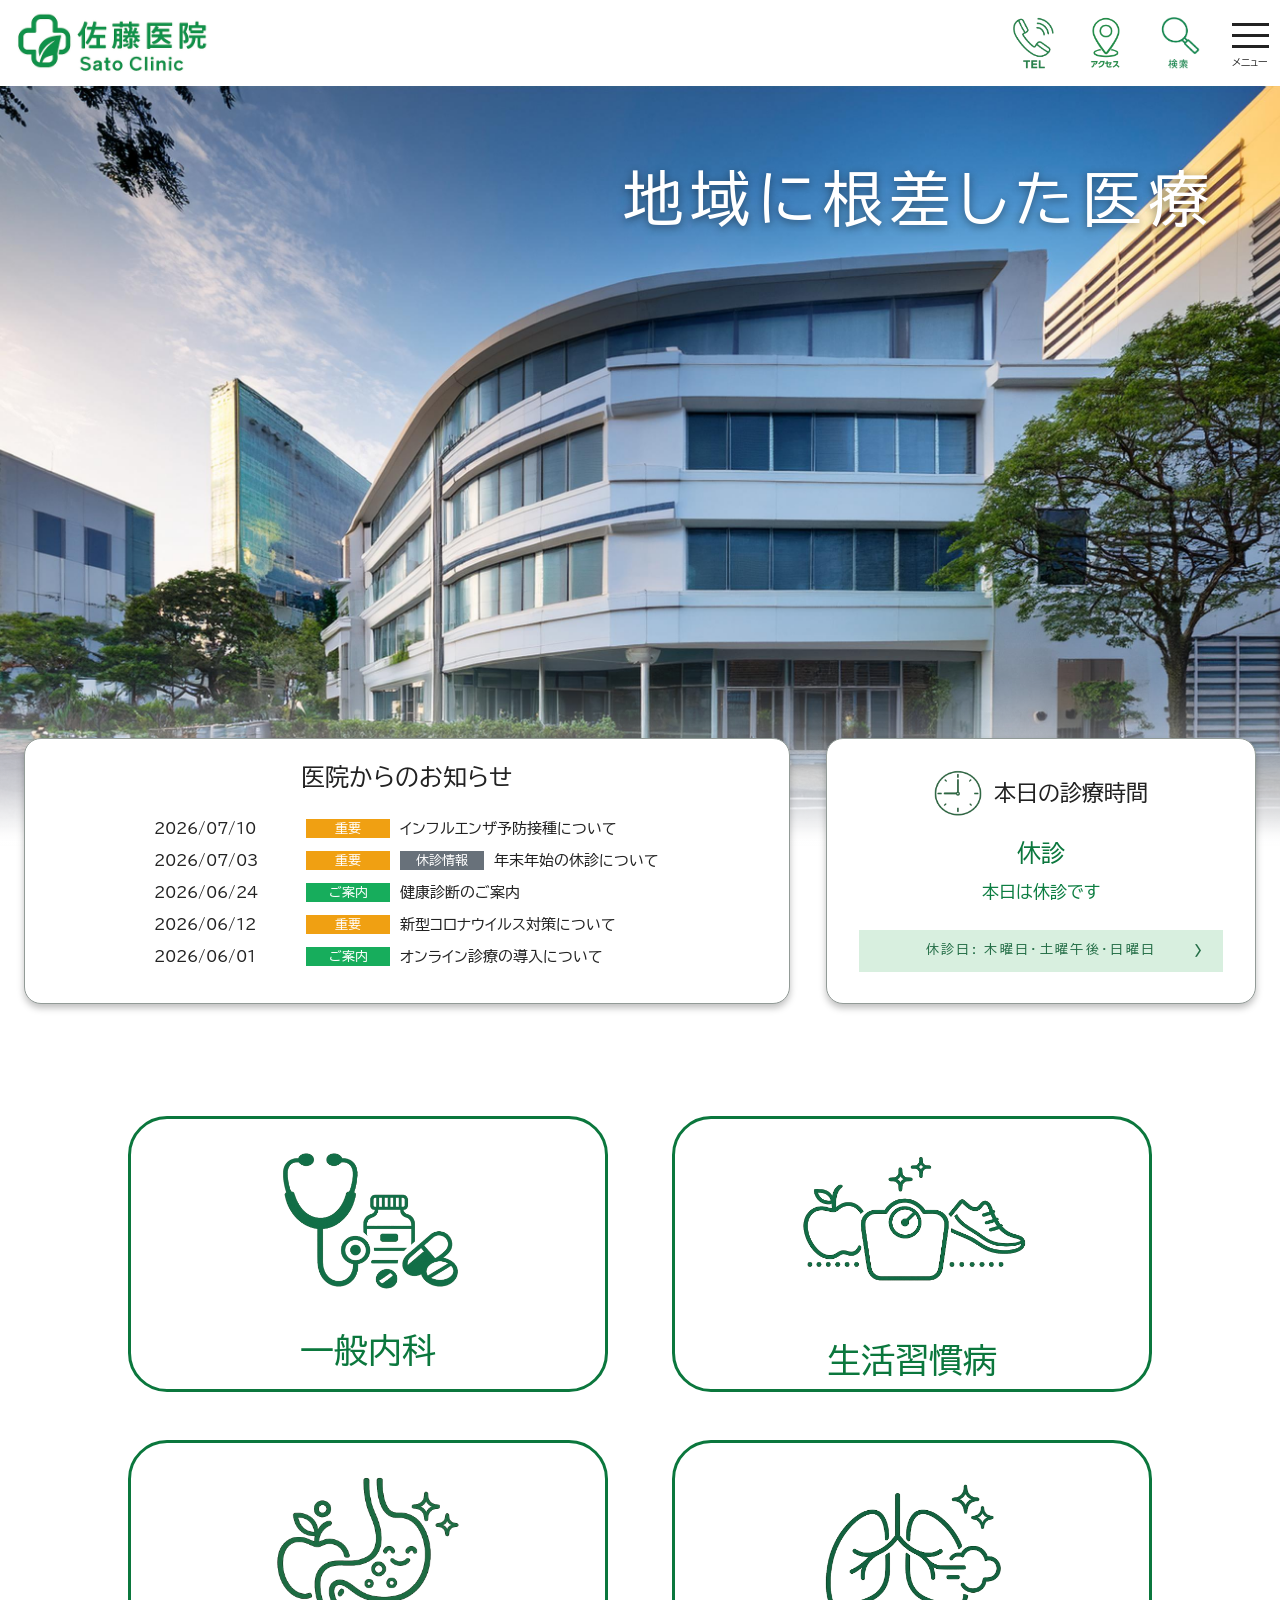
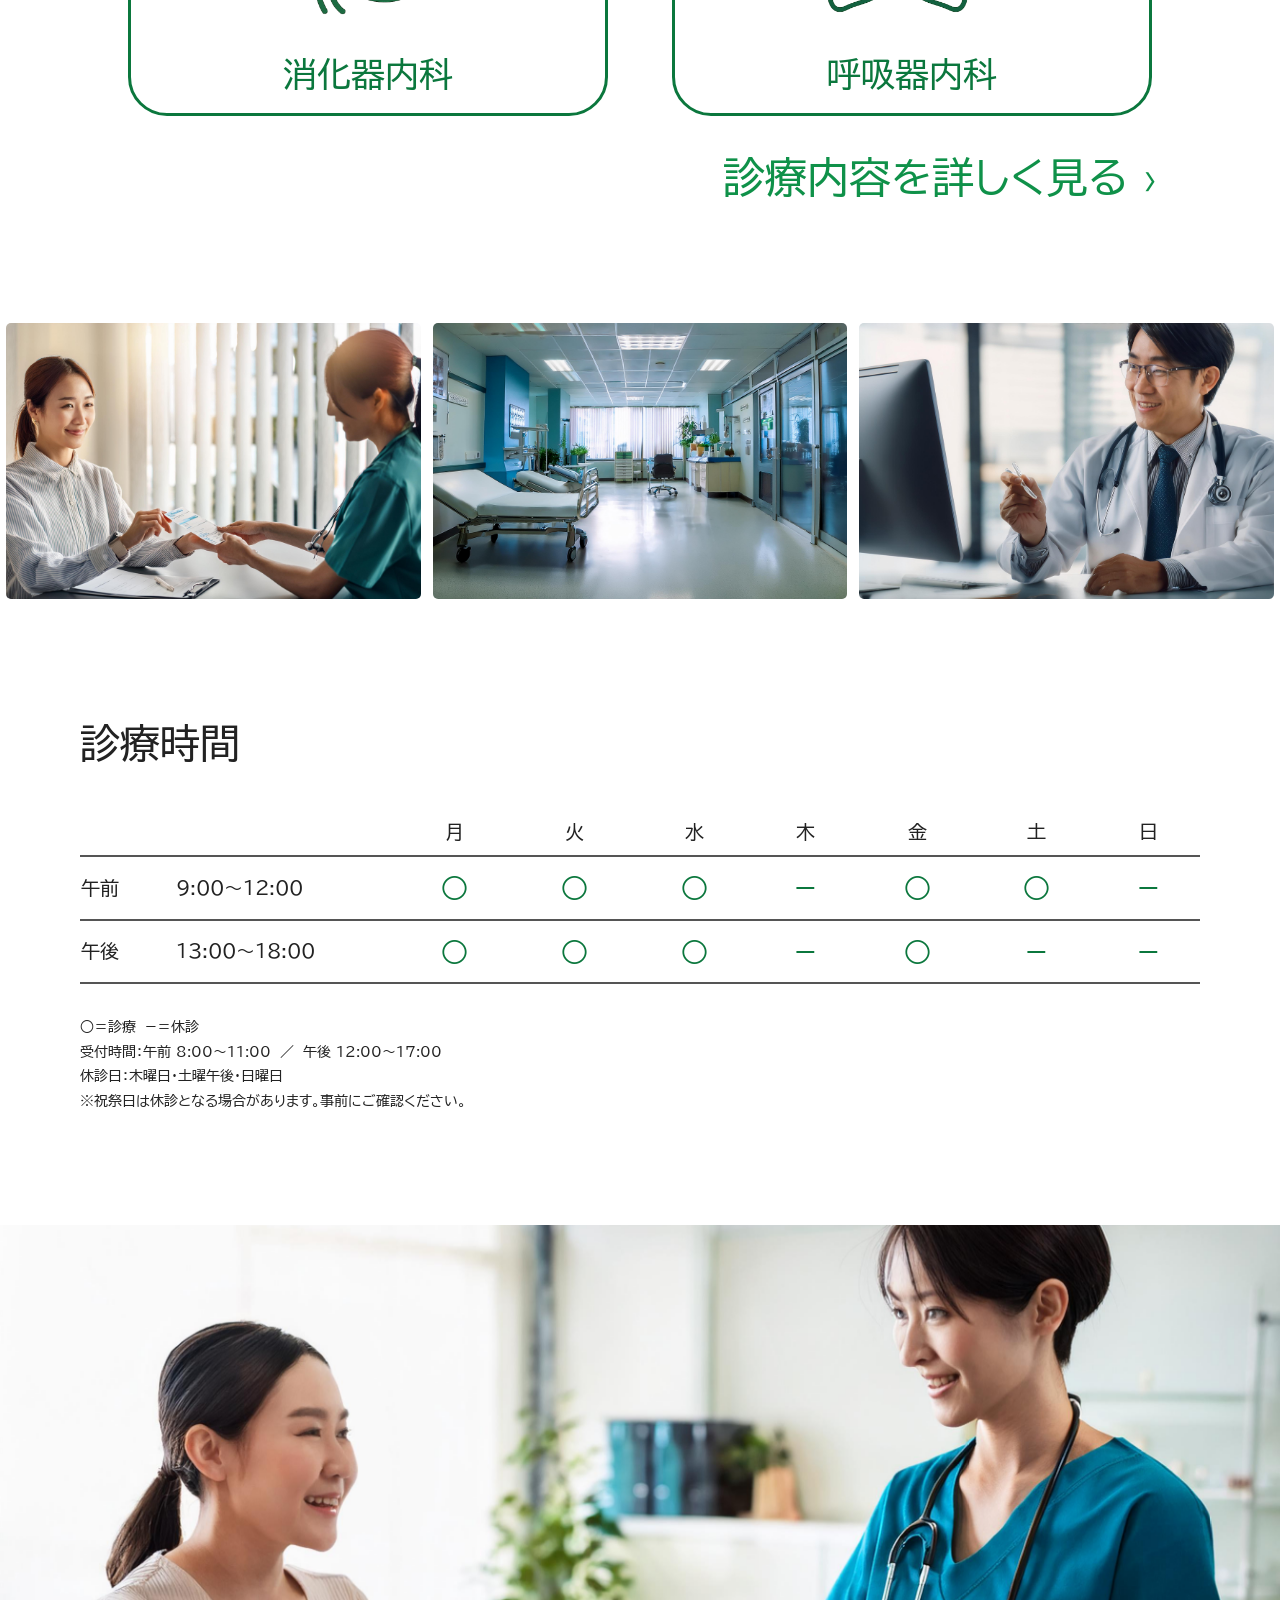
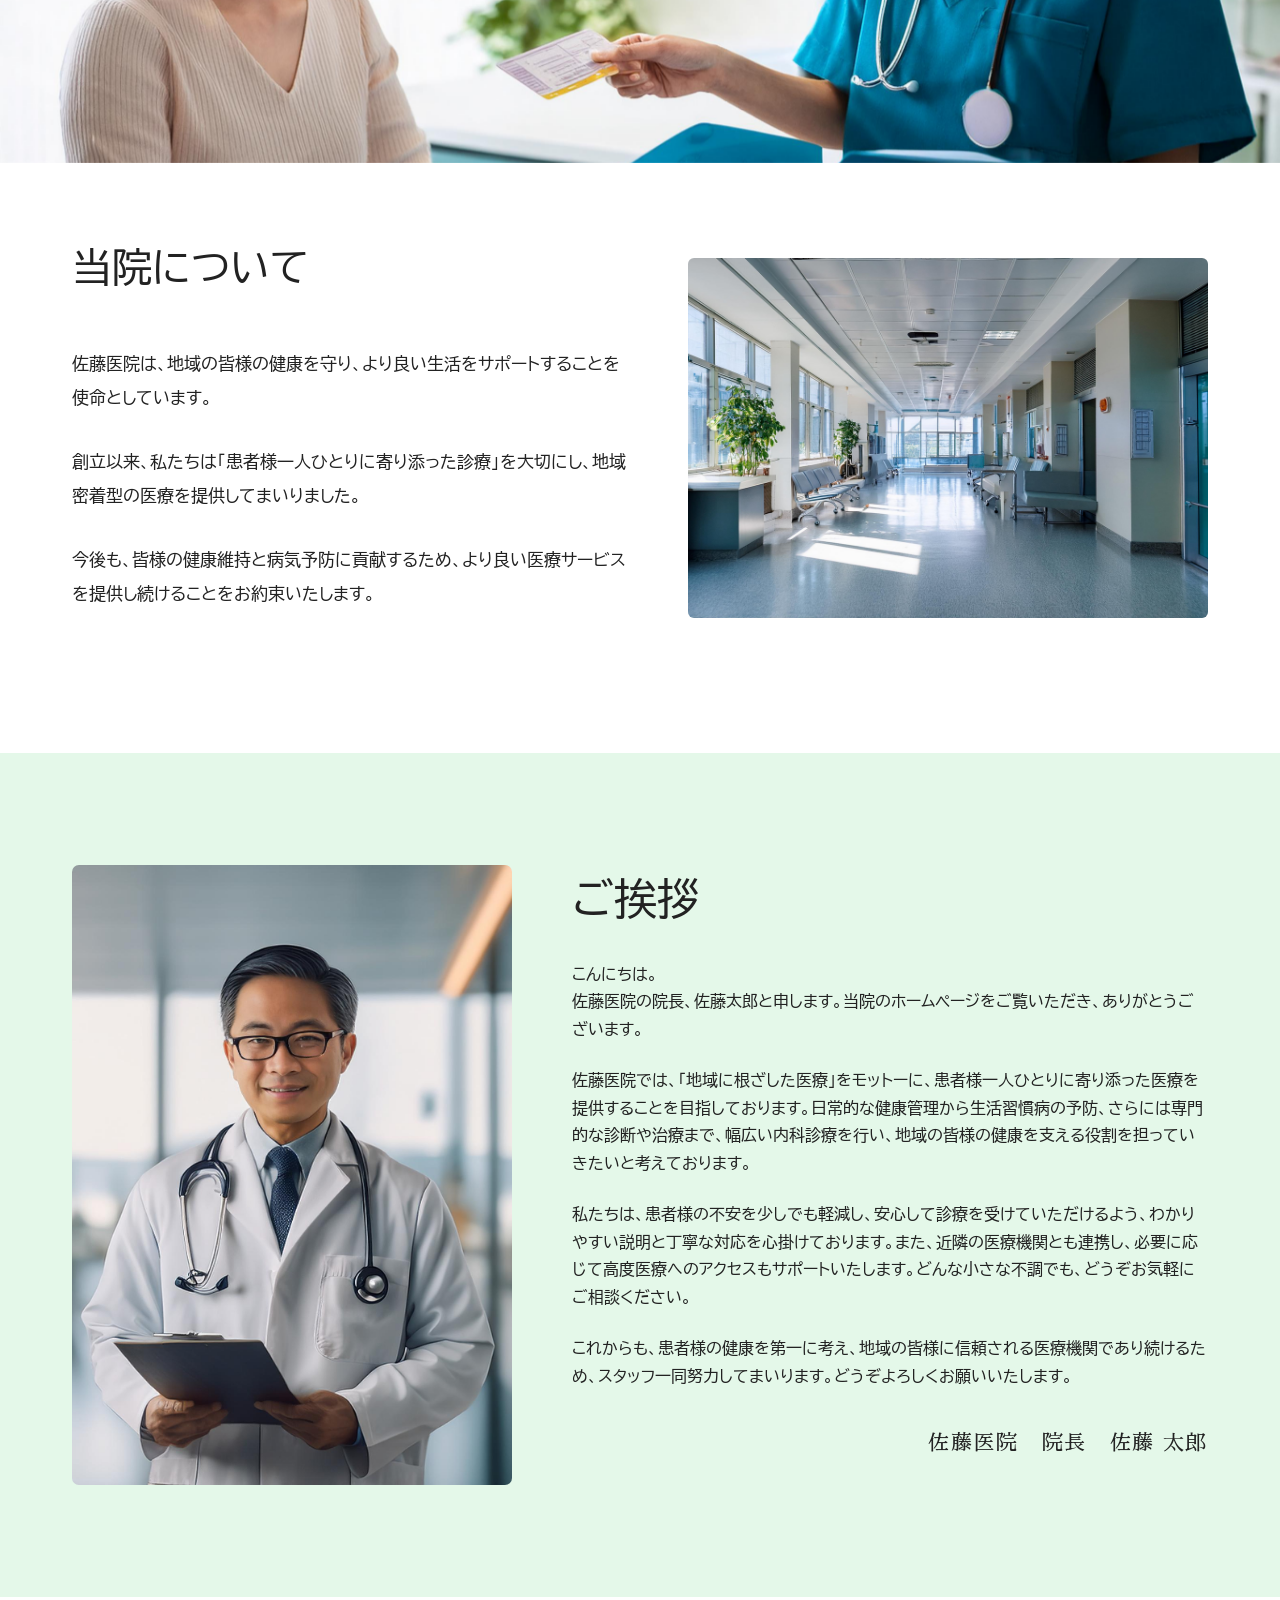
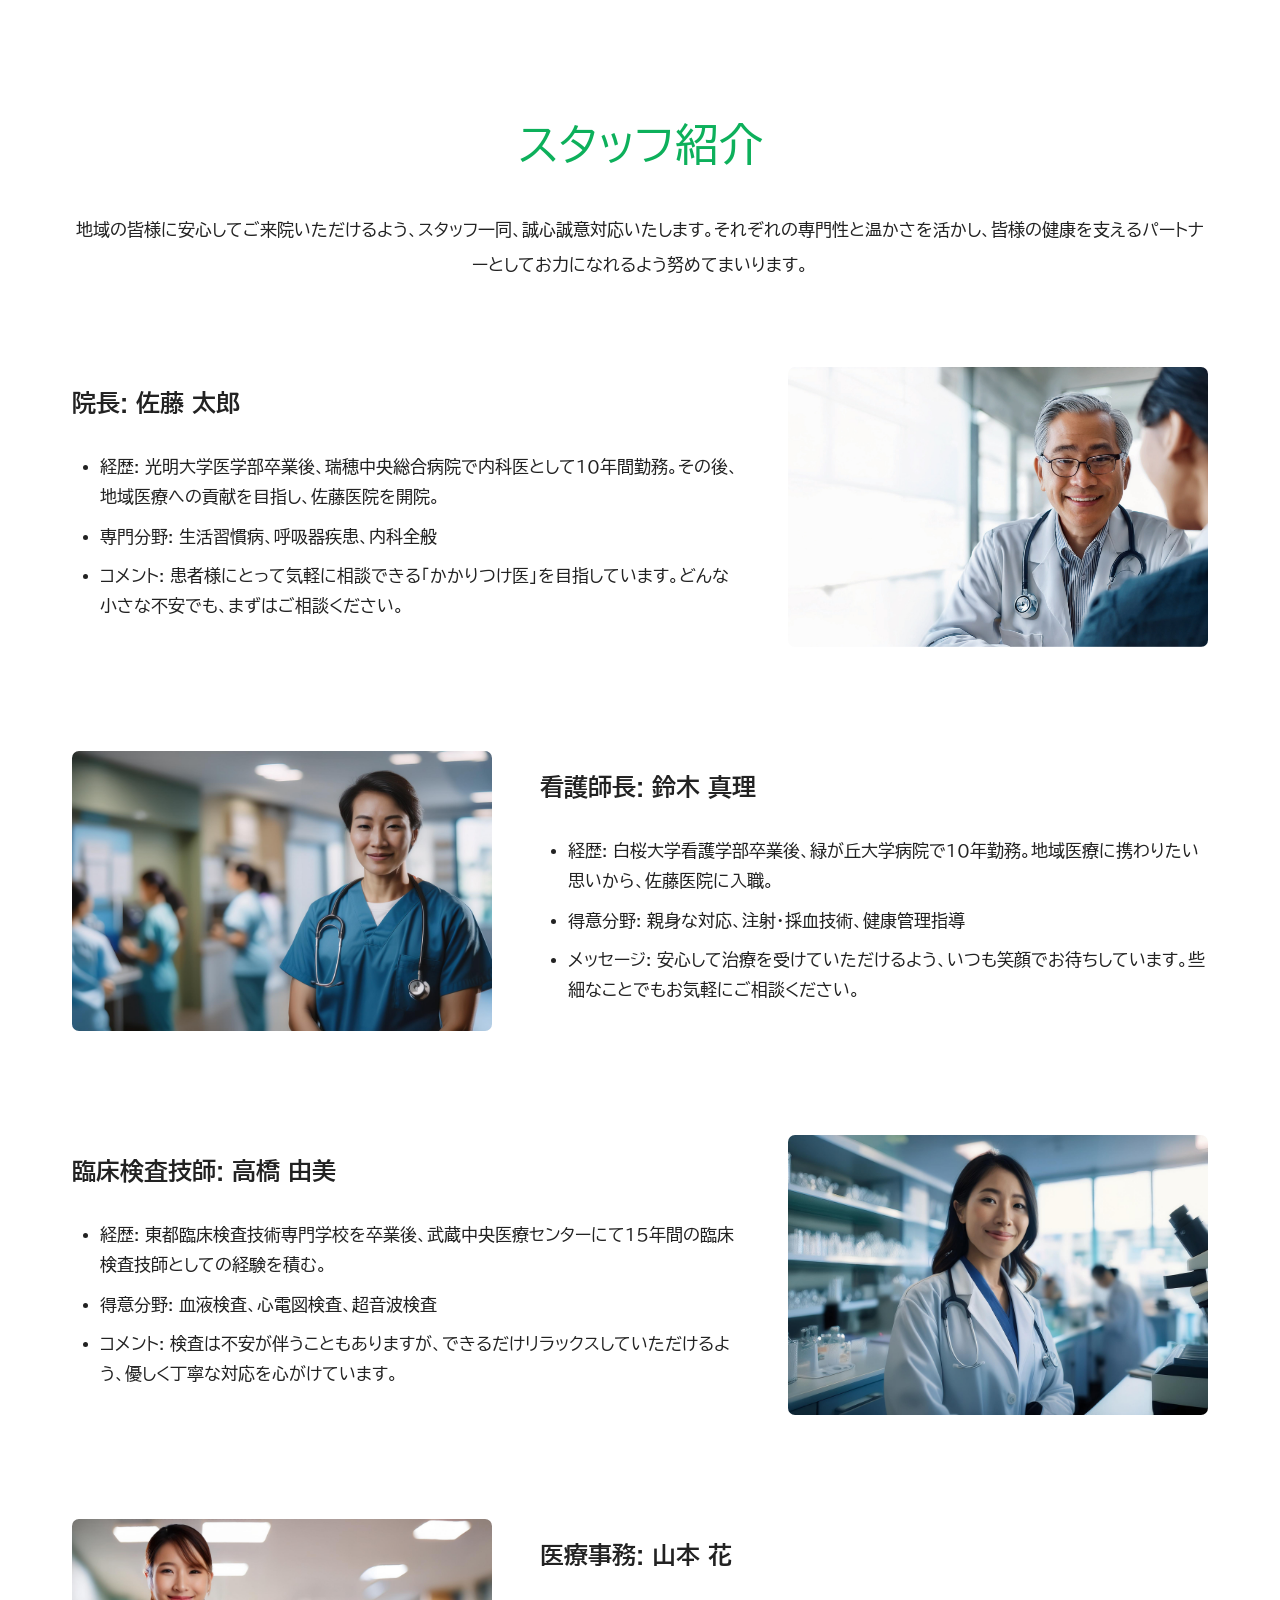
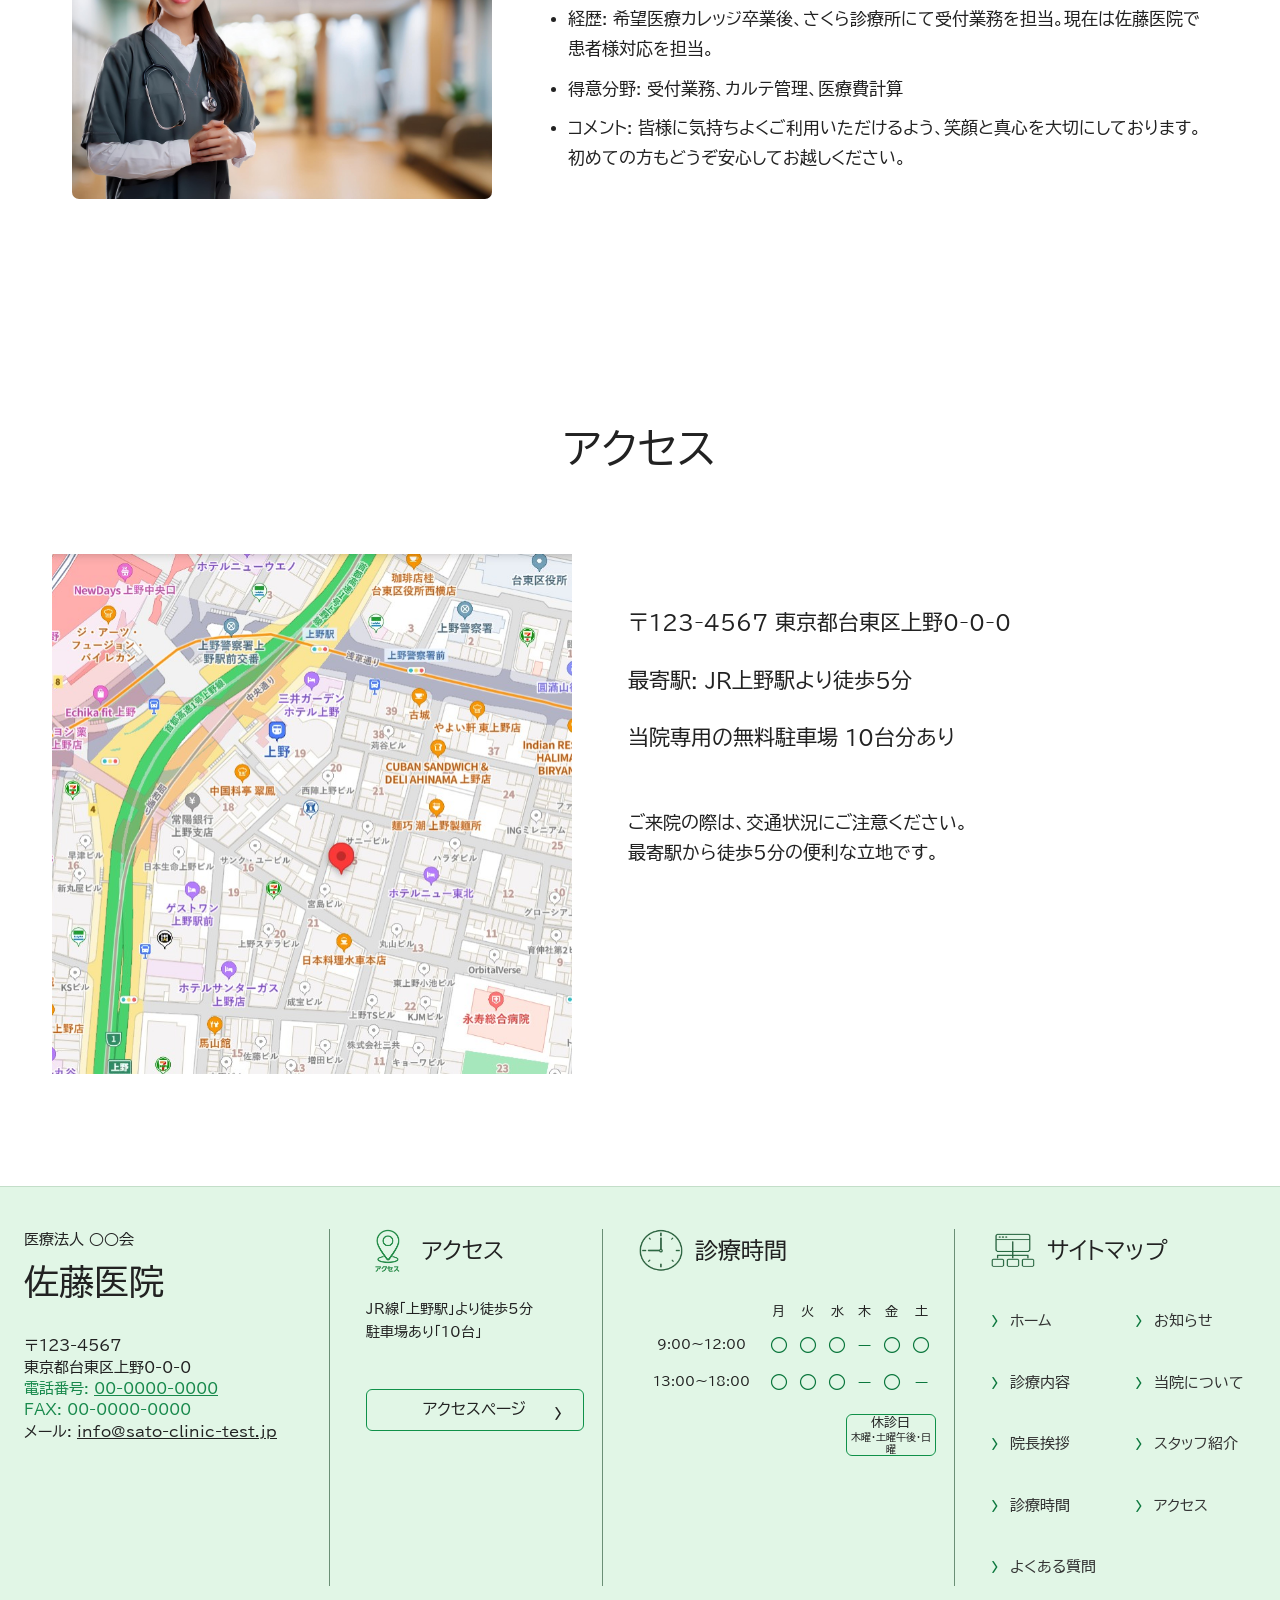
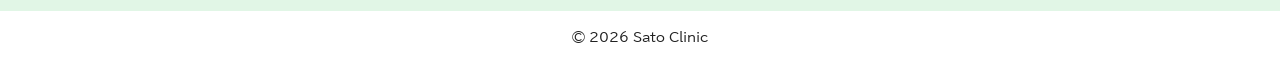
==== commit 30f5f898: "下層ページ作成" ====
--- a/index.html
+++ b/index.html
@@ -8,7 +8,7 @@
   <link rel="preconnect" href="https://fonts.googleapis.com">
   <link rel="preconnect" href="https://fonts.gstatic.com" crossorigin>
   <link href="https://fonts.googleapis.com/css2?family=BIZ+UDPGothic&family=Sawarabi+Mincho&display=swap" rel="stylesheet">
-  <link rel="stylesheet" href="./css/style.css">
+  <link rel="stylesheet" href="./css/style.css?v=20260717-2">
 </head>
 <body>
   <a class="skip-link" href="#main-content">本文へ移動</a>
@@ -18,19 +18,19 @@
         <img class="site-logo" src="./assets/Logo/logo.png" alt="佐藤医院 Sato Clinic">
       </a>
       <nav class="utility-nav" aria-label="クイックメニュー">
-        <a href="tel:0000000000" aria-label="TEL">
+        <a href="tel:0000000000" aria-label="電話 00-0000-0000">
           <span class="utility-icon">
             <img class="icon-default" src="./assets/icons/tel.png" alt="" aria-hidden="true">
             <img class="icon-hover" src="./assets/satoclinic-asset/tel-hover.png" alt="" aria-hidden="true">
           </span>
         </a>
-        <a href="#access" aria-label="アクセス">
+        <a href="hours-access.html#access" aria-label="アクセス">
           <span class="utility-icon">
             <img class="icon-default" src="./assets/icons/access.png" alt="" aria-hidden="true">
             <img class="icon-hover" src="./assets/satoclinic-asset/access-hover.png" alt="" aria-hidden="true">
           </span>
         </a>
-        <a href="#news" aria-label="お知らせ">
+        <a href="news.html" aria-label="お知らせ">
           <span class="utility-icon">
             <img class="icon-default" src="./assets/icons/search.png" alt="" aria-hidden="true">
             <img class="icon-hover" src="./assets/satoclinic-asset/search-hover.png" alt="" aria-hidden="true">
@@ -49,14 +49,14 @@
     </section>
 
     <section class="summary-cards container">
-      <article class="news-card">
-        <h2 id="news"><a href="#news-anchor">病院からのお知らせ</a></h2>
+      <article id="news" class="news-card" aria-labelledby="news-heading">
+        <h2 id="news-heading"><a href="news.html">医院からのお知らせ</a></h2>
         <ul class="news-list-desktop">
-          <li id="news-anchor"><time datetime="2026-07-10">2026/07/10</time><span class="tag tag-orange">重要</span><a href="#contact">インフルエンザ予防接種について</a></li>
-          <li class="news-item-double-tag"><time datetime="2026-07-03">2026/07/03</time><span class="tag tag-orange">重要</span><span class="tag tag-gray">休診情報</span><a href="#hours">年末年始の休診について</a></li>
-          <li><time datetime="2026-06-24">2026/06/24</time><span class="tag tag-green">ご案内</span><a href="#access">健康診断のご案内</a></li>
-          <li><time datetime="2026-06-12">2026/06/12</time><span class="tag tag-orange">重要</span><a href="#news">新型コロナウイルス対策について</a></li>
-          <li><time datetime="2026-06-01">2026/06/01</time><span class="tag tag-green">ご案内</span><a href="#contact">オンライン診療の導入について</a></li>
+          <li><time datetime="2026-07-10">2026/07/10</time><span class="tag tag-orange">重要</span><a href="news.html#notice-flu">インフルエンザ予防接種について</a></li>
+          <li class="news-item-double-tag"><time datetime="2026-07-03">2026/07/03</time><span class="tag tag-orange">重要</span><span class="tag tag-gray">休診情報</span><a href="news.html#notice-yearend">年末年始の休診について</a></li>
+          <li><time datetime="2026-06-24">2026/06/24</time><span class="tag tag-green">ご案内</span><a href="news.html#notice-checkup">健康診断のご案内</a></li>
+          <li><time datetime="2026-06-12">2026/06/12</time><span class="tag tag-orange">重要</span><a href="news.html#notice-covid">新型コロナウイルス対策について</a></li>
+          <li><time datetime="2026-06-01">2026/06/01</time><span class="tag tag-green">ご案内</span><a href="news.html#notice-online">オンライン診療の導入について</a></li>
         </ul>
         <div class="news-slider mobile-only" aria-label="お知らせスライダー">
           <div class="news-slider-track">
@@ -65,7 +65,7 @@
               <div class="news-slide-tags">
                 <span class="tag tag-orange">重要</span>
               </div>
-              <a href="#contact">インフルエンザ予防接種について</a>
+              <a href="news.html#notice-flu">インフルエンザ予防接種について</a>
               <p>予約枠と接種対象年齢をご確認ください。</p>
             </article>
             <article class="news-slide">
@@ -74,7 +74,7 @@
                 <span class="tag tag-orange">重要</span>
                 <span class="tag tag-gray">休診情報</span>
               </div>
-              <a href="#hours">年末年始の休診について</a>
+              <a href="news.html#notice-yearend">年末年始の休診について</a>
               <p>連休前後は混雑が予想されるため早めの受診がおすすめです。</p>
             </article>
             <article class="news-slide">
@@ -82,7 +82,7 @@
               <div class="news-slide-tags">
                 <span class="tag tag-green">ご案内</span>
               </div>
-              <a href="#access">健康診断のご案内</a>
+              <a href="news.html#notice-checkup">健康診断のご案内</a>
               <p>企業健診と定期健診の受付時間を掲載しています。</p>
             </article>
             <article class="news-slide">
@@ -90,7 +90,7 @@
               <div class="news-slide-tags">
                 <span class="tag tag-orange">重要</span>
               </div>
-              <a href="#news">新型コロナウイルス対策について</a>
+              <a href="news.html#notice-covid">新型コロナウイルス対策について</a>
               <p>院内での感染対策と来院時のお願いをまとめています。</p>
             </article>
             <article class="news-slide">
@@ -98,7 +98,7 @@
               <div class="news-slide-tags">
                 <span class="tag tag-green">ご案内</span>
               </div>
-              <a href="#contact">オンライン診療の導入について</a>
+              <a href="news.html#notice-online">オンライン診療の導入について</a>
               <p>再診の方を対象にオンライン診療の受付を開始しました。</p>
             </article>
           </div>
@@ -106,20 +106,20 @@
       </article>
 
       <article class="today-card">
-        <h2><img src="./assets/icons/clock.png" alt="" aria-hidden="true">本日の診療時間</h2>
-        <strong>9:00〜12:00 / 13:30〜18:00</strong>
-        <p>受付時間 8:00〜11:00 / 12:00〜17:00</p>
-        <a href="#hours">休診日: 木曜日・土曜午後・日曜日<span>›</span></a>
+        <h2><a href="hours-access.html#hours"><img src="./assets/icons/clock.png" alt="" aria-hidden="true">本日の診療時間</a></h2>
+        <strong id="today-hours">9:00〜12:00 / 13:00〜18:00</strong>
+        <p id="today-reception">受付時間 8:00〜11:00 / 12:00〜17:00</p>
+        <a href="hours-access.html#hours">休診日: 木曜日・土曜午後・日曜日<span>›</span></a>
       </article>
     </section>
 
     <section id="services" class="departments container" aria-labelledby="services-heading">
-      <h2 id="services-heading" class="section-label">診療内容</h2>
-      <article><img src="./assets/icons/general.png" alt="" aria-hidden="true"><h3>一般内科</h3></article>
-      <article><img class="department-icon-lifestyle" src="./assets/icons/lifestyle.png" alt="" aria-hidden="true"><h3>生活習慣病</h3></article>
-      <article><img src="./assets/icons/stomach.png" alt="" aria-hidden="true"><h3>消化器内科</h3></article>
-      <article><img src="./assets/icons/lungs.png" alt="" aria-hidden="true"><h3>呼吸器内科</h3></article>
-      <a class="more-link" href="#staff"><span class="more-link-text">その他</span><span>›</span></a>
+      <h2 id="services-heading" class="section-label"><a href="services.html">診療内容</a></h2>
+      <a class="department-card" href="services.html#general-medicine" aria-label="一般内科の診療ページへ"><img src="./assets/icons/general.png" alt="" aria-hidden="true"><h3>一般内科</h3></a>
+      <a class="department-card" href="services.html#lifestyle-disease" aria-label="生活習慣病の診療ページへ"><img class="department-icon-lifestyle" src="./assets/icons/lifestyle.png" alt="" aria-hidden="true"><h3>生活習慣病</h3></a>
+      <a class="department-card" href="services.html#gastroenterology" aria-label="消化器内科の診療ページへ"><img src="./assets/icons/stomach.png" alt="" aria-hidden="true"><h3>消化器内科</h3></a>
+      <a class="department-card" href="services.html#respiratory-medicine" aria-label="呼吸器内科の診療ページへ"><img src="./assets/icons/lungs.png" alt="" aria-hidden="true"><h3>呼吸器内科</h3></a>
+      <a class="more-link" href="services.html"><span class="more-link-text">診療内容を詳しく見る</span><span>›</span></a>
     </section>
 
     <section class="photo-row" aria-label="医院イメージ">
@@ -129,7 +129,7 @@
     </section>
 
     <section id="hours" class="hours-section container small-container">
-      <h2>診療時間</h2>
+      <h2><a href="hours-access.html#hours">診療時間</a></h2>
       <table class="hours-table-desktop" aria-describedby="hours-note">
         <caption class="visually-hidden">佐藤医院の診療時間一覧</caption>
         <thead id="hours-table-head"></thead>
@@ -145,7 +145,7 @@
 
     <section id="about" class="about-section container">
       <div class="about-copy">
-        <h2><a href="#about">当院について</a></h2>
+        <h2><a href="about.html">当院について</a></h2>
         <p>佐藤医院は、地域の皆様の健康を守り、より良い生活をサポートすることを使命としています。</p>
         <p>創立以来、私たちは「患者様一人ひとりに寄り添った診療」を大切にし、地域密着型の医療を提供してまいりました。</p>
         <p>今後も、皆様の健康維持と病気予防に貢献するため、より良い医療サービスを提供し続けることをお約束いたします。</p>
@@ -157,7 +157,7 @@
       <div class="container greeting-inner">
         <img src="./assets/Doctor_Image/sato_taro.jpg" alt="佐藤医院 院長 佐藤太郎" loading="lazy">
         <div>
-          <h2>ご挨拶</h2>
+          <h2><a href="about.html#greeting">ご挨拶</a></h2>
           <p>こんにちは。<br>佐藤医院の院長、佐藤太郎と申します。当院のホームページをご覧いただき、ありがとうございます。</p>
           <p>佐藤医院では、「地域に根ざした医療」をモットーに、患者様一人ひとりに寄り添った医療を提供することを目指しております。日常的な健康管理から生活習慣病の予防、さらには専門的な診断や治療まで、幅広い内科診療を行い、地域の皆様の健康を支える役割を担っていきたいと考えております。</p>
           <p>私たちは、患者様の不安を少しでも軽減し、安心して診療を受けていただけるよう、わかりやすい説明と丁寧な対応を心掛けております。また、近隣の医療機関とも連携し、必要に応じて高度医療へのアクセスもサポートいたします。どんな小さな不調でも、どうぞお気軽にご相談ください。</p>
@@ -168,7 +168,7 @@
     </section>
 
     <section id="staff" class="staff-section container">
-      <h2>スタッフ紹介</h2>
+      <h2><a href="about.html#staff">スタッフ紹介</a></h2>
       <p class="staff-intro">地域の皆様に安心してご来院いただけるよう、スタッフ一同、誠心誠意対応いたします。それぞれの専門性と温かさを活かし、皆様の健康を支えるパートナーとしてお力になれるよう努めてまいります。</p>
 
       <article class="staff-row image-right desktop-staff">
@@ -248,7 +248,7 @@
     </section>
 
     <section id="access" class="access-section container">
-      <h2>アクセス</h2>
+      <h2><a href="hours-access.html#access">アクセス</a></h2>
       <div class="access-grid">
         <img src="./assets/map.jpg" alt="佐藤医院周辺地図" loading="lazy">
         <div>
@@ -266,13 +266,13 @@
       <section id="contact" class="clinic-info">
         <p>医療法人 ○○会</p>
         <h2>佐藤医院</h2>
-        <p>〒123-4567<br>東京都台東区上野0-0-0<br><span>電話番号: 00-0000-0000</span><br><span>FAX: 00-0000-0000</span><br>メール: info@sato-clinic-test.jp</p>
+        <p>〒123-4567<br>東京都台東区上野0-0-0<br><span>電話番号: <a href="tel:0000000000">00-0000-0000</a></span><br><span>FAX: 00-0000-0000</span><br>メール: <a href="mailto:info@sato-clinic-test.jp">info@sato-clinic-test.jp</a></p>
       </section>
 
       <section class="footer-access">
         <h3><img src="./assets/icons/access.png" alt="" aria-hidden="true">アクセス</h3>
         <p>JR線「上野駅」より徒歩5分<br>駐車場あり「10台」</p>
-        <a href="#access">アクセスページ<span>›</span></a>
+        <a href="hours-access.html#access">アクセスページ<span>›</span></a>
       </section>
 
       <section class="footer-hours">
@@ -288,32 +288,35 @@
       <section id="site-map" class="sitemap">
         <h3><img src="./assets/icons/sitemap.png" alt="" aria-hidden="true">サイトマップ</h3>
         <div class="sitemap-desktop">
-          <a href="#news">お知らせ</a>
-          <a href="#about">当院について</a>
-          <a href="#services">診療内容</a>
-          <a href="#greeting">院長挨拶</a>
-          <a href="#hours">診療時間</a>
-          <a href="#access">アクセス</a>
           <a href="#home">ホーム</a>
-          <a href="#staff">スタッフ紹介</a>
+          <a href="news.html">お知らせ</a>
+          <a href="services.html">診療内容</a>
+          <a href="about.html">当院について</a>
+          <a href="about.html#greeting">院長挨拶</a>
+          <a href="about.html#staff">スタッフ紹介</a>
+          <a href="hours-access.html#hours">診療時間</a>
+          <a href="hours-access.html#access">アクセス</a>
+          <a href="faq.html">よくある質問</a>
         </div>
         <details class="sitemap-mobile mobile-only">
           <summary>サイトマップを開く</summary>
           <div>
-            <a href="#news">お知らせ</a>
-            <a href="#about">当院について</a>
-            <a href="#services">診療内容</a>
-            <a href="#greeting">院長挨拶</a>
-            <a href="#hours">診療時間</a>
-            <a href="#access">アクセス</a>
             <a href="#home">ホーム</a>
-            <a href="#staff">スタッフ紹介</a>
+            <a href="news.html">お知らせ</a>
+            <a href="services.html">診療内容</a>
+            <a href="about.html">当院について</a>
+            <a href="about.html#greeting">院長挨拶</a>
+            <a href="about.html#staff">スタッフ紹介</a>
+            <a href="hours-access.html#hours">診療時間</a>
+            <a href="hours-access.html#access">アクセス</a>
+            <a href="faq.html">よくある質問</a>
           </div>
         </details>
       </section>
     </div>
-    <p class="copyright">© 2026 Satou Clinic</p>
+    <p class="copyright">© 2026 Sato Clinic</p>
   </footer>
+  <script src="./js/clinic-hours-data.js"></script>
   <script src="./js/clinic-hours.js"></script>
 </body>
 </html>
--- a/css/style.css
+++ b/css/style.css
@@ -26,6 +26,9 @@
   --radius-card: 17px;
   --radius-large: 39px;
   --radius-small: 7px;
+
+  --motion-responsive-duration: 0.32s;
+  --motion-responsive-ease: cubic-bezier(0.22, 1, 0.36, 1);
 }
 
 * {
@@ -40,6 +43,7 @@
 
 html {
   scroll-behavior: smooth;
+  scroll-padding-top: 96px;
 }
 
 body {
@@ -109,7 +113,7 @@
   position: absolute;
   top: 16px;
   left: 16px;
-  z-index: 100;
+  z-index: 1000;
   padding: 10px 14px;
   background: var(--color-green-deep);
   color: var(--color-white);
@@ -124,11 +128,15 @@
 /* Header */
 
 .site-header {
+  position: sticky;
+  top: 0;
+  z-index: 100;
   height: 86px;
   background: var(--color-white);
 }
 
 .header-inner {
+  position: relative;
   display: flex;
   align-items: center;
   justify-content: space-between;
@@ -165,21 +173,17 @@
   color: var(--color-green-deep);
   text-decoration: none;
   font-size: 12px;
+  line-height: 1;
 }
 
 .utility-nav a:not(.menu-button),
 .menu-button {
-  gap: 12px;
-}
-
-.utility-nav a:not(.menu-button) {
   width: 52px;
+  height: 55px;
 }
 
 .menu-button {
-  width: 56px;
-  transform: translateY(8px);
-  gap: 16px;
+  gap: 5px;
 }
 
 .utility-icon {
@@ -219,7 +223,6 @@
 .menu-button i::before,
 .menu-button i::after {
   display: block;
-  position: absolute;
   width: 37px;
   height: 3px;
   background: var(--color-text);
@@ -227,38 +230,92 @@
 
 .menu-button i {
   position: relative;
-  width: 37px;
-  height: 9px;
-  background: linear-gradient(var(--color-text), var(--color-text)) center / 37px 3px no-repeat;
+  margin: 11px 0;
 }
 
 .menu-button i::before,
 .menu-button i::after {
   content: "";
+  position: absolute;
   left: 0;
 }
 
-.menu-button i::before,
-.menu-button i::after,
-.menu-button i {
-  top: 50%;
-}
-
-.menu-button i {
-  transform: translateY(-50%);
-}
-
 .menu-button i::before {
-  transform: translateY(-11px);
+  top: -11px;
 }
 
 .menu-button i::after {
-  transform: translateY(11px);
+  top: 11px;
 }
 
 .menu-button span {
   color: var(--color-text);
   font-size: 10px;
+  line-height: 1;
+  transform: translateY(4px);
+}
+
+.menu-button[aria-expanded="true"] i {
+  background: transparent;
+}
+
+.menu-button[aria-expanded="true"] i::before {
+  top: 0;
+  transform: rotate(45deg);
+}
+
+.menu-button[aria-expanded="true"] i::after {
+  top: 0;
+  transform: rotate(-45deg);
+}
+
+.header-menu-panel {
+  position: absolute;
+  top: calc(100% + 12px);
+  right: 0;
+  z-index: 40;
+  width: min(340px, calc(100vw - 24px));
+  padding: 12px;
+  border: 1px solid #c3dec9;
+  border-radius: 8px;
+  background: var(--color-white);
+  box-shadow: 0 12px 28px rgba(0, 0, 0, 0.16);
+}
+
+.header-menu-panel[hidden] {
+  display: none;
+}
+
+.header-menu-links {
+  display: grid;
+  gap: 4px;
+}
+
+.header-menu-links a {
+  display: flex;
+  align-items: center;
+  justify-content: space-between;
+  min-height: 46px;
+  padding: 10px 14px;
+  border-radius: 6px;
+  color: var(--color-text);
+  font-size: 15px;
+  line-height: 1.35;
+  text-decoration: none;
+}
+
+.header-menu-links a::after {
+  content: ">";
+  color: var(--color-green-deep);
+  font-size: 18px;
+  line-height: 1;
+}
+
+.header-menu-links a:hover,
+.header-menu-links a:focus-visible,
+.header-menu-links a[aria-current="page"] {
+  background: var(--color-green-pale);
+  color: var(--color-green-deep);
 }
 
 /* Hero */
@@ -357,14 +414,35 @@
   text-align: center;
 }
 
-.news-card h2 a {
-  color: inherit;
-  text-decoration: none;
-}
-
 .news-card h2 {
   margin-bottom: 14px;
   line-height: 1.25;
+}
+
+.news-card h2 a,
+.today-card h2 a,
+.hours-section h2 a,
+.greeting-inner h2 a,
+.staff-section > h2 a,
+.access-section h2 a {
+  color: inherit;
+  text-decoration: none;
+}
+
+.news-card h2 a:hover,
+.news-card h2 a:focus-visible,
+.today-card h2 a:hover,
+.today-card h2 a:focus-visible,
+.hours-section h2 a:hover,
+.hours-section h2 a:focus-visible,
+.greeting-inner h2 a:hover,
+.greeting-inner h2 a:focus-visible,
+.staff-section > h2 a:hover,
+.staff-section > h2 a:focus-visible,
+.access-section h2 a:hover,
+.access-section h2 a:focus-visible {
+  text-decoration: underline;
+  text-underline-offset: 0.18em;
 }
 
 .news-card ul {
@@ -447,12 +525,6 @@
   grid-template-columns: 142px 84px 84px minmax(0, 1fr);
 }
 
-.news-card h2 a:hover,
-.news-card h2 a:focus-visible {
-  text-decoration: underline;
-  text-underline-offset: 0.18em;
-}
-
 .news-card a {
   color: var(--color-text);
   text-decoration: none;
@@ -499,8 +571,14 @@
   align-items: center;
   justify-content: center;
   margin-bottom: 16px;
-  color: var(--color-green-deep);
+  color: var(--color-text);
   font-size: 22px;
+}
+
+.today-card h2 a {
+  display: flex;
+  align-items: center;
+  justify-content: center;
 }
 
 .today-card h2 img {
@@ -525,7 +603,7 @@
   font-size: 17px;
 }
 
-.today-card a {
+.today-card > a {
   display: flex;
   align-items: center;
   justify-content: center;
@@ -539,13 +617,13 @@
   transition: background-color 0.2s ease, color 0.2s ease;
 }
 
-.today-card a:hover,
-.today-card a:focus-visible {
+.today-card > a:hover,
+.today-card > a:focus-visible {
   background: #246e47;
   color: #f3fff7;
 }
 
-.today-card a span {
+.today-card > a span {
   display: flex;
   align-items: center;
   position: absolute;
@@ -564,10 +642,10 @@
   justify-content: center;
   column-gap: 118px;
   row-gap: 68px;
-  padding-top: 138px;
-}
-
-.departments article {
+  padding-top: 120px;
+}
+
+.department-card {
   display: flex;
   flex-direction: column;
   align-items: center;
@@ -576,10 +654,14 @@
   background: var(--color-white);
   border: 3px solid var(--color-green-deep);
   border-radius: var(--radius-large);
+  color: inherit;
+  text-decoration: none;
   transition: background-color 0.25s ease, border-color 0.25s ease, box-shadow 0.25s ease;
 }
 
-.departments article img {
+.department-card img {
+  display: block;
+  max-width: 100%;
   width: 236px;
   height: 208px;
   object-fit: contain;
@@ -591,7 +673,7 @@
   height: 228px;
 }
 
-.departments article h3 {
+.department-card h3 {
   margin: 8px 0 0;
   color: var(--color-green-deep);
   font-size: 37px;
@@ -599,17 +681,20 @@
   transition: color 0.25s ease;
 }
 
-.departments article:hover {
+.department-card:hover,
+.department-card:focus-visible {
   background: var(--color-green-deep);
   border-color: var(--color-green-deep);
   box-shadow: 0 12px 24px rgba(11, 119, 61, 0.18);
 }
 
-.departments article:hover img {
+.department-card:hover img,
+.department-card:focus-visible img {
   filter: brightness(0) saturate(100%) invert(97%) sepia(27%) saturate(390%) hue-rotate(64deg) brightness(103%) contrast(98%);
 }
 
-.departments article:hover h3 {
+.department-card:hover h3,
+.department-card:focus-visible h3 {
   color: #f3fff7;
 }
 
@@ -644,7 +729,7 @@
   display: grid;
   grid-template-columns: 1fr 1fr 1fr;
   gap: 12px;
-  margin-top: 112px;
+  margin-top: 120px;
   padding: 0 6px;
 }
 
@@ -656,11 +741,12 @@
 }
 
 .feature-image {
-  min-height: 600px;
+  height: clamp(440px, 42vw, 600px);
   margin: 0;
 }
 
 .feature-image img {
+  display: block;
   width: 100%;
   height: 100%;
   object-fit: cover;
@@ -670,7 +756,7 @@
 /* Hours */
 
 .hours-section {
-  padding: 133px 0 165px;
+  padding: 120px 0;
 }
 
 .hours-section h2 {
@@ -748,7 +834,11 @@
   grid-template-columns: minmax(0, 1fr) 585px;
   align-items: center;
   gap: 88px;
-  padding: 135px 70px 142px;
+  padding: 120px 70px;
+}
+
+.feature-image + .about-section {
+  padding-top: 80px;
 }
 
 .about-copy h2 {
@@ -791,7 +881,7 @@
   display: grid;
   grid-template-columns: 500px minmax(0, 1fr);
   gap: 140px;
-  padding: 118px 72px 100px;
+  padding: 120px 72px;
 }
 
 .greeting-inner > img {
@@ -830,7 +920,7 @@
 /* Staff */
 
 .staff-section {
-  padding: 145px 70px 170px;
+  padding: 120px 70px;
 }
 
 .staff-section > h2 {
@@ -950,11 +1040,11 @@
 /* Access */
 
 .access-section {
-  padding: 0 36px 370px;
+  padding: 0 36px 120px;
 }
 
 .access-section h2 {
-  margin: 25px 0 90px;
+  margin: 0 0 64px;
   font-size: 46px;
   font-weight: 500;
   text-align: center;
@@ -974,7 +1064,7 @@
 }
 
 .access-grid p {
-  margin: 85px 0 0;
+  margin: 48px 0 0;
   font-size: 25px;
   line-height: 1.65;
 }
@@ -1067,8 +1157,9 @@
   height: 42px;
   border: 1px solid var(--color-green);
   border-radius: 6px;
-  color: #2f7a50;
+  color: var(--color-text);
   text-decoration: none;
+  transition: background-color 0.2s ease, color 0.2s ease;
 }
 
 .footer-access a span {
@@ -1132,7 +1223,15 @@
   border-radius: 8px;
   cursor: pointer;
   list-style: none;
+  color: var(--color-text);
   font-size: 15px;
+  transition: background-color 0.2s ease, color 0.2s ease;
+}
+
+.site-footer .footer-access a:hover,
+.site-footer .sitemap-mobile summary:hover {
+  background: var(--color-green);
+  color: var(--color-green-pale);
 }
 
 .sitemap-mobile summary::-webkit-details-marker {
@@ -1208,11 +1307,11 @@
     padding-top: 112px;
   }
 
-  .departments article {
+  .department-card {
     height: 276px;
   }
 
-  .departments article img {
+  .department-card img {
     width: 210px;
     height: 184px;
   }
@@ -1222,22 +1321,26 @@
     height: 204px;
   }
 
-  .departments article h3 {
+  .department-card h3 {
     font-size: 34px;
   }
 
   .photo-row {
-    margin-top: 92px;
+    margin-top: 112px;
   }
 
   .hours-section {
-    padding: 112px 0 132px;
+    padding: 112px 0;
   }
 
   .about-section {
     grid-template-columns: minmax(0, 1fr) minmax(440px, 520px);
     gap: 56px;
-    padding: 112px 48px 120px;
+    padding: 112px 48px;
+  }
+
+  .feature-image + .about-section {
+    padding-top: 72px;
   }
 
   .about-copy h2 {
@@ -1258,7 +1361,7 @@
   .greeting-inner {
     grid-template-columns: minmax(380px, 440px) minmax(0, 1fr);
     gap: 60px;
-    padding: 100px 48px 92px;
+    padding: 112px 48px;
   }
 
   .greeting-inner > img {
@@ -1267,26 +1370,23 @@
   }
 
   .staff-section {
-    padding: 120px 48px 136px;
+    padding: 112px 48px;
   }
 
   .staff-intro {
     margin-bottom: 84px;
   }
 
-  .staff-row,
-  .staff-row.image-left {
+  .staff-row {
     grid-template-columns: minmax(0, 1fr) minmax(360px, 420px);
     gap: 48px;
     margin-bottom: 104px;
   }
 
-  .staff-row.image-left > div {
-    order: -1;
-  }
-
-  .staff-row.image-left img {
-    order: 0;
+  .staff-row.image-left {
+    grid-template-columns: minmax(360px, 420px) minmax(0, 1fr);
+    gap: 48px;
+    margin-bottom: 104px;
   }
 
   .staff-row img {
@@ -1295,7 +1395,7 @@
   }
 
   .access-section {
-    padding: 0 28px 220px;
+    padding: 0 28px 112px;
   }
 
   .access-section h2 {
@@ -1335,6 +1435,12 @@
 }
 
 @media (min-width: 769px) and (max-width: 1200px) {
+  :root {
+    --tablet-section-space: 96px;
+    --tablet-heading-large: clamp(2.125rem, 3.4vw, 2.35rem);
+    --tablet-heading-medium: clamp(2rem, 3.1vw, 2.2rem);
+  }
+
   .summary-cards {
     grid-template-columns: minmax(0, 1.2fr) minmax(280px, 0.9fr);
     gap: 28px;
@@ -1345,14 +1451,14 @@
     grid-template-columns: repeat(2, minmax(240px, 1fr));
     column-gap: 32px;
     row-gap: 28px;
-    padding-top: 88px;
-  }
-
-  .departments article {
+    padding-top: var(--tablet-section-space);
+  }
+
+  .department-card {
     height: 240px;
   }
 
-  .departments article img {
+  .department-card img {
     width: 180px;
     height: 156px;
   }
@@ -1362,7 +1468,7 @@
     height: 176px;
   }
 
-  .departments article h3 {
+  .department-card h3 {
     font-size: 30px;
   }
 
@@ -1371,14 +1477,32 @@
     justify-self: end;
     margin-top: 0;
     margin-right: 0;
+    font-size: 24px;
+  }
+
+  .more-link .more-link-text {
+    font-size: 24px;
+  }
+
+  .more-link > span:last-child {
+    margin-left: 12px;
+    font-size: 36px;
   }
 
   .photo-row {
-    margin-top: 80px;
+    margin-top: var(--tablet-section-space);
   }
 
   .hours-section {
-    padding: 96px 0 112px;
+    padding: var(--tablet-section-space) 0;
+  }
+
+  .hours-section h2 {
+    font-size: var(--tablet-heading-medium);
+  }
+
+  .feature-image {
+    height: clamp(404px, 42vw, 504px);
   }
 
   .today-card strong {
@@ -1394,7 +1518,11 @@
   .about-section {
     grid-template-columns: minmax(0, 1fr) minmax(320px, 420px);
     gap: 40px;
-    padding: 96px 20px 104px;
+    padding: var(--tablet-section-space) 20px;
+  }
+
+  .feature-image + .about-section {
+    padding-top: calc(var(--tablet-section-space) * 0.72);
   }
 
   .about-section > img {
@@ -1405,7 +1533,7 @@
 
   .about-copy h2 {
     margin-bottom: 36px;
-    font-size: 38px;
+    font-size: var(--tablet-heading-large);
   }
 
   .about-copy p {
@@ -1417,7 +1545,7 @@
   .greeting-inner {
     grid-template-columns: minmax(280px, 360px) minmax(0, 1fr);
     gap: 40px;
-    padding: 88px 24px;
+    padding: var(--tablet-section-space) 24px;
   }
 
   .greeting-inner > img {
@@ -1427,11 +1555,11 @@
   }
 
   .greeting-inner h2 {
-    font-size: 36px;
+    font-size: var(--tablet-heading-large);
   }
 
   .staff-section {
-    padding: 96px 20px 112px;
+    padding: var(--tablet-section-space) 20px;
   }
 
   .staff-intro {
@@ -1440,8 +1568,8 @@
 
   .staff-row,
   .staff-row.image-left {
-    grid-template-columns: minmax(0, 1fr) 340px;
-    gap: 36px;
+    grid-template-columns: 1fr;
+    gap: 28px;
     margin-bottom: 84px;
   }
 
@@ -1454,8 +1582,9 @@
   }
 
   .staff-row img {
-    width: 340px;
-    height: 240px;
+    width: min(100%, 760px);
+    height: auto;
+    justify-self: center;
   }
 
   .staff-row h3 {
@@ -1469,7 +1598,7 @@
   }
 
   .access-section {
-    padding: 0 20px 160px;
+    padding: 0 20px var(--tablet-section-space);
   }
 
   .access-section h2 {
@@ -1530,6 +1659,10 @@
 }
 
 @media (min-width: 769px) and (max-width: 960px) {
+  :root {
+    --tablet-section-space: 72px;
+  }
+
   .summary-cards,
   .about-section,
   .greeting-inner,
@@ -1547,39 +1680,59 @@
   .departments {
     grid-template-columns: repeat(2, minmax(220px, 1fr));
     gap: 24px;
-    padding-top: 72px;
-  }
-
-  .departments article {
+    padding-top: var(--tablet-section-space);
+  }
+
+  .department-card {
     height: 220px;
   }
 
-  .departments article h3 {
+  .department-card h3 {
     font-size: 26px;
   }
 
   .more-link {
-    grid-column: auto;
-    justify-self: center;
+    grid-column: 2;
+    justify-self: end;
+    margin-top: -8px;
+    margin-right: 0;
+    font-size: 22px;
+  }
+
+  .more-link .more-link-text {
+    font-size: 22px;
+  }
+
+  .more-link > span:last-child {
+    margin-left: 10px;
+    font-size: 32px;
   }
 
   .photo-row {
-    margin-top: 56px;
+    margin-top: var(--tablet-section-space);
   }
 
   .hours-section {
-    padding: 72px 0 84px;
+    padding: var(--tablet-section-space) 0;
+  }
+
+  .feature-image {
+    height: clamp(340px, 42vw, 404px);
   }
 
   .about-section,
   .greeting-inner,
   .staff-section {
-    padding-top: 72px;
-    padding-bottom: 80px;
+    padding-top: var(--tablet-section-space);
+    padding-bottom: var(--tablet-section-space);
   }
 
   .about-section {
     gap: 28px;
+  }
+
+  .feature-image + .about-section {
+    padding-top: calc(var(--tablet-section-space) * 0.68);
   }
 
   .about-section > img,
@@ -1604,9 +1757,12 @@
     margin-bottom: 56px;
   }
 
-  .staff-row.image-left > div,
+  .staff-row.image-left > div {
+    order: -1;
+  }
+
   .staff-row.image-left img {
-    order: initial;
+    order: 0;
   }
 
   .staff-row h3 {
@@ -1614,7 +1770,7 @@
   }
 
   .access-section {
-    padding-bottom: 120px;
+    padding-bottom: var(--tablet-section-space);
   }
 
   .access-section h2 {
@@ -1661,6 +1817,15 @@
 @media (max-width: 768px) {
   :root {
     --layout-gutter: 16px;
+    --mobile-section-space: clamp(3.5rem, 10vw, 4.5rem);
+    --mobile-heading-large: clamp(2rem, 5.8vw, 2.35rem);
+    --mobile-heading-medium: clamp(1.85rem, 5.2vw, 2.2rem);
+    --mobile-heading-compact: clamp(1.9rem, 5.7vw, 2.35rem);
+    --mobile-body: clamp(1rem, 2.8vw, 1.0625rem);
+  }
+
+  html {
+    scroll-padding-top: 72px;
   }
 
   .site-header {
@@ -1686,8 +1851,10 @@
     font-size: 9px;
   }
 
-  .utility-nav a:not(.menu-button) {
+  .utility-nav a:not(.menu-button),
+  .menu-button {
     width: 38px;
+    height: 32px;
   }
 
   .utility-icon {
@@ -1705,32 +1872,32 @@
   }
 
   .menu-button {
-    width: 42px;
-    gap: 8px;
-    transform: none;
+    width: 38px;
+    gap: 3px;
   }
 
   .menu-button i,
   .menu-button i::before,
   .menu-button i::after {
     width: 28px;
+    height: 2px;
   }
 
   .menu-button i {
-    height: 7px;
-    background-size: 28px 3px;
+    margin: 7px 0;
   }
 
   .menu-button span {
-    font-size: 9px;
+    font-size: 7px;
+    transform: translateY(2px);
   }
 
   .menu-button i::before {
-    transform: translateY(-9px);
+    top: -7px;
   }
 
   .menu-button i::after {
-    transform: translateY(9px);
+    top: 7px;
   }
 
   .hero {
@@ -1757,7 +1924,6 @@
     margin-top: 24px;
   }
 
-  .departments,
   .about-section,
   .greeting-inner,
   .access-grid,
@@ -1766,36 +1932,46 @@
   }
 
   .departments {
-    gap: 20px;
-    padding-top: 48px;
-  }
-
-  .departments article {
+    grid-template-columns: repeat(2, minmax(0, 1fr));
+    gap: 12px;
+    padding-top: var(--mobile-section-space);
+  }
+
+  .department-card {
     height: auto;
-    min-height: 210px;
+    min-height: 160px;
     border-radius: 24px;
-    padding: 24px 16px;
-  }
-
-  .departments article img {
-    width: min(190px, 70vw);
-    height: 150px;
+    padding: 18px 10px;
+  }
+
+  .department-card img {
+    width: min(108px, 32vw);
+    height: 92px;
   }
 
   .departments .department-icon-lifestyle {
-    width: min(210px, 76vw);
-    height: 164px;
-  }
-
-  .departments article h3 {
-    font-size: 26px;
+    width: min(120px, 36vw);
+    height: 100px;
+  }
+
+  .department-card h3 {
+    font-size: clamp(1rem, 4.6vw, 1.375rem);
   }
 
   .more-link {
-    grid-column: auto;
-    justify-self: center;
-    margin: 0;
-    font-size: 22px;
+    grid-column: 2;
+    justify-self: end;
+    margin: -4px 0 0;
+    font-size: 16px;
+  }
+
+  .more-link .more-link-text {
+    font-size: 16px;
+  }
+
+  .more-link > span:last-child {
+    margin-left: 6px;
+    font-size: 24px;
   }
 
   .news-list-desktop,
@@ -1807,10 +1983,6 @@
 
   .news-slider,
   .hours-cards,
-  .staff-cards {
-    display: block !important;
-  }
-
   .staff-cards {
     display: grid !important;
   }
@@ -1861,7 +2033,7 @@
 
   .news-card h2,
   .today-card h2 {
-    font-size: 20px;
+    font-size: clamp(1.25rem, 4.8vw, 1.375rem);
   }
 
   .today-card strong {
@@ -1872,9 +2044,10 @@
 
   .today-card p {
     font-size: 15px;
-  }
-
-  .today-card a {
+    line-height: 1.65;
+  }
+
+  .today-card > a {
     padding: 0 36px 0 16px;
     text-align: center;
     letter-spacing: 0.08em;
@@ -1890,29 +2063,79 @@
   }
 
   .hours-section th,
-  .hours-section td,
-  .access-grid p {
-    font-size: 1rem;
+  .hours-section td {
+    height: 44px;
+    padding: 0 2px;
+    border-bottom-width: 1px;
+    font-size: clamp(0.68rem, 2.7vw, 0.85rem);
+    line-height: 1.25;
+  }
+
+  .hours-section table {
+    table-layout: fixed;
+  }
+
+  .hours-section thead th {
+    height: 36px;
+  }
+
+  .hours-section thead th:first-child {
+    width: 2.6rem;
+  }
+
+  .hours-section thead th:nth-child(2) {
+    width: 6rem;
+  }
+
+  .hours-section tbody th,
+  .hours-section tbody td:nth-child(2) {
+    width: auto;
+    text-align: center;
+  }
+
+  .hours-section tbody td:nth-child(2) {
+    white-space: nowrap;
   }
 
   .hours-section tbody td:nth-child(n + 3) {
-    font-size: 1.25rem;
+    font-size: clamp(0.95rem, 4vw, 1.2rem);
   }
 
   .about-copy h2,
   .greeting-inner h2,
-  .staff-section > h2,
-  .access-section h2,
+  .staff-section > h2 {
+    font-size: var(--mobile-heading-large);
+  }
+
   .hours-section h2 {
-    font-size: clamp(2rem, 6vw, 2.75rem);
+    font-size: var(--mobile-heading-medium);
+  }
+
+  .access-section h2 {
+    font-size: var(--mobile-heading-compact);
   }
 
   .staff-intro,
   .about-copy p,
   .staff-row li,
   .greeting-inner p {
-    font-size: 1rem;
-    line-height: 1.8;
+    font-size: var(--mobile-body);
+  }
+
+  .about-copy p {
+    line-height: 2.05;
+  }
+
+  .greeting-inner p {
+    line-height: 1.72;
+  }
+
+  .staff-intro {
+    line-height: 1.95;
+  }
+
+  .staff-row li {
+    line-height: 1.75;
   }
 
   .photo-row {
@@ -1920,7 +2143,8 @@
     gap: 12px;
     overflow-x: auto;
     width: calc(100% - 24px);
-    margin-top: 40px;
+    margin-top: var(--mobile-section-space);
+    margin-inline: auto;
     padding: 0 0 8px;
     scroll-snap-type: x mandatory;
     -webkit-overflow-scrolling: touch;
@@ -1946,25 +2170,28 @@
   }
 
   .hours-section {
-    padding-top: 40px;
-    padding-bottom: 40px;
+    padding-top: var(--mobile-section-space);
+    padding-bottom: var(--mobile-section-space);
   }
 
   .feature-image {
-    min-height: 260px;
+    height: clamp(240px, 58vw, 320px);
     width: 100%;
     margin: 20px 0 0;
   }
 
   .feature-image img {
-    min-height: 260px;
     object-position: center;
   }
 
   .about-section {
     gap: 24px;
-    padding-top: 40px;
-    padding-bottom: 40px;
+    padding-top: var(--mobile-section-space);
+    padding-bottom: var(--mobile-section-space);
+  }
+
+  .feature-image + .about-section {
+    padding-top: calc(var(--mobile-section-space) * 0.62);
   }
 
   .about-section > img,
@@ -1975,7 +2202,7 @@
   }
 
   .about-section > img {
-    height: 280px;
+    height: clamp(240px, 69vw, 406px);
   }
 
   .about-copy h2 {
@@ -1987,10 +2214,14 @@
   }
 
   .greeting-inner,
-  .staff-section,
+  .staff-section {
+    padding-top: var(--mobile-section-space);
+    padding-bottom: var(--mobile-section-space);
+  }
+
   .access-section {
-    padding-top: 40px;
-    padding-bottom: 40px;
+    padding-top: 0;
+    padding-bottom: var(--mobile-section-space);
   }
 
   .greeting-inner {
@@ -1998,7 +2229,7 @@
   }
 
   .greeting-inner > img {
-    height: 420px;
+    height: clamp(440px, 132vw, 560px);
   }
 
   .access-grid {
@@ -2006,11 +2237,13 @@
   }
 
   .access-grid > img {
-    height: 320px;
+    height: clamp(330px, 97vw, 610px);
   }
 
   .access-grid p {
     margin-top: 0;
+    font-size: clamp(1.0625rem, 3.8vw, 1.25rem);
+    line-height: 1.65;
   }
 
   .access-grid p + p {
@@ -2019,7 +2252,7 @@
 
   .access-grid .access-note {
     margin-top: 24px;
-    font-size: 1rem;
+    font-size: clamp(1rem, 3.4vw, 1.125rem);
   }
 
   .staff-intro {
@@ -2039,13 +2272,13 @@
   }
 
   .staff-card img {
-    height: 200px;
+    height: clamp(220px, 66vw, 320px);
   }
 
   .staff-card p {
     padding-right: 16px;
     padding-left: 16px;
-    font-size: 14px;
+    font-size: 15px;
   }
 
   .staff-card p:first-of-type {
@@ -2084,12 +2317,178 @@
   }
 
   .sitemap-mobile summary {
-    background: var(--color-white);
+    background: transparent;
   }
 
   .sitemap-mobile > div {
     grid-template-columns: 1fr;
     gap: 10px;
+  }
+
+  .subpage-main + .site-footer .sitemap-desktop {
+    display: grid !important;
+    grid-template-columns: 1fr;
+    gap: 10px;
+  }
+}
+
+@media (prefers-reduced-motion: no-preference) {
+  :where(
+    .site-header,
+    .header-inner,
+    .site-logo-link,
+    .site-logo,
+    .utility-nav,
+    .utility-nav a,
+    .menu-button,
+    .menu-button i,
+    .menu-button i::before,
+    .menu-button i::after,
+    .menu-button span,
+    .hero,
+    .hero h1,
+    .hero-fade,
+    .container,
+    .small-container,
+    .summary-cards,
+    .news-card,
+    .today-card,
+    .news-card h2,
+    .today-card h2,
+    .today-card h2 img,
+    .today-card strong,
+    .today-card p,
+    .news-slide,
+    .news-slide a,
+    .departments,
+    .more-link,
+    .more-link .more-link-text,
+    .more-link > span:last-child,
+    .photo-row,
+    .photo-row img,
+    .feature-image,
+    .feature-image img,
+    .hours-section,
+    .hours-section h2,
+    .hours-section th,
+    .hours-section td,
+    .hours-card,
+    .about-section,
+    .about-copy h2,
+    .about-copy p,
+    .about-section > img,
+    .greeting-inner,
+    .greeting-inner > img,
+    .greeting-inner h2,
+    .greeting-inner p,
+    .staff-section,
+    .staff-section > h2,
+    .staff-intro,
+    .staff-row,
+    .staff-row.image-left,
+    .staff-row img,
+    .staff-row h3,
+    .staff-row li,
+    .staff-card,
+    .staff-card summary,
+    .staff-card img,
+    .staff-card p,
+    .access-section,
+    .access-section h2,
+    .access-grid,
+    .access-grid > img,
+    .access-grid p,
+    .footer-grid,
+    .footer-grid section,
+    .footer-grid h3,
+    .footer-grid h3 img,
+    .footer-access p,
+    .footer-hours table,
+    .sitemap > div,
+    .sitemap-mobile summary
+  ) {
+    transition-property:
+      width,
+      min-width,
+      max-width,
+      height,
+      min-height,
+      margin,
+      margin-top,
+      margin-right,
+      margin-bottom,
+      margin-left,
+      padding,
+      padding-top,
+      padding-right,
+      padding-bottom,
+      padding-left,
+      gap,
+      row-gap,
+      column-gap,
+      grid-template-columns,
+      grid-auto-columns,
+      flex-basis,
+      top,
+      right,
+      bottom,
+      left,
+      font-size,
+      line-height,
+      letter-spacing,
+      border-radius,
+      object-position;
+    transition-duration: var(--motion-responsive-duration);
+    transition-timing-function: var(--motion-responsive-ease);
+  }
+
+  .utility-icon,
+  .utility-nav img {
+    transition:
+      width var(--motion-responsive-duration) var(--motion-responsive-ease),
+      height var(--motion-responsive-duration) var(--motion-responsive-ease);
+  }
+
+  .utility-icon img {
+    transition:
+      opacity 0.2s ease,
+      width var(--motion-responsive-duration) var(--motion-responsive-ease),
+      height var(--motion-responsive-duration) var(--motion-responsive-ease);
+  }
+
+  .today-card > a {
+    transition:
+      background-color 0.2s ease,
+      color 0.2s ease,
+      height var(--motion-responsive-duration) var(--motion-responsive-ease),
+      padding var(--motion-responsive-duration) var(--motion-responsive-ease),
+      font-size var(--motion-responsive-duration) var(--motion-responsive-ease),
+      letter-spacing var(--motion-responsive-duration) var(--motion-responsive-ease);
+  }
+
+  .department-card {
+    transition:
+      height var(--motion-responsive-duration) var(--motion-responsive-ease),
+      min-height var(--motion-responsive-duration) var(--motion-responsive-ease),
+      padding var(--motion-responsive-duration) var(--motion-responsive-ease),
+      border-radius var(--motion-responsive-duration) var(--motion-responsive-ease),
+      background-color 0.25s ease,
+      border-color 0.25s ease,
+      box-shadow 0.25s ease;
+  }
+
+  .department-card img {
+    transition:
+      width var(--motion-responsive-duration) var(--motion-responsive-ease),
+      height var(--motion-responsive-duration) var(--motion-responsive-ease),
+      filter 0.25s ease;
+  }
+
+  .department-card h3 {
+    transition:
+      margin var(--motion-responsive-duration) var(--motion-responsive-ease),
+      font-size var(--motion-responsive-duration) var(--motion-responsive-ease),
+      color 0.25s ease;
   }
 }
 
@@ -2104,3 +2503,336 @@
     transition: none;
   }
 }
+
+/* Lower pages */
+
+.subpage-main {
+  background: #fbfdfc;
+}
+
+.subpage-hero {
+  --subpage-hero-height: clamp(360px, 34vw, 720px);
+
+  position: relative;
+  min-height: var(--subpage-hero-height);
+  overflow: hidden;
+  background: #eaf5ef;
+}
+
+.subpage-hero img {
+  display: block;
+  width: 100%;
+  height: var(--subpage-hero-height);
+  object-fit: cover;
+  object-position: center top;
+}
+
+.subpage-hero::after {
+  content: "";
+  position: absolute;
+  inset: 0;
+  background: linear-gradient(90deg, rgba(0, 0, 0, 0.48), rgba(0, 0, 0, 0.08));
+}
+
+.subpage-hero-copy {
+  position: absolute;
+  z-index: 1;
+  top: 50%;
+  left: max(32px, calc((100% - var(--layout-container)) / 2));
+  width: min(650px, calc(100% - 64px));
+  color: var(--color-white);
+  transform: translateY(-50%);
+}
+
+.subpage-hero-copy p {
+  margin: 0 0 10px;
+  font-size: 17px;
+  letter-spacing: 0.08em;
+}
+
+.subpage-hero-copy h1 {
+  margin: 0;
+  font-size: clamp(2.5rem, 5vw, 4.5rem);
+  font-weight: 500;
+  line-height: 1.2;
+}
+
+.subpage-section {
+  padding: 88px 0;
+}
+
+.subpage-section + .subpage-section {
+  padding-top: 0;
+}
+
+.subpage-heading {
+  margin: 0 0 28px;
+  color: var(--color-green-deep);
+  font-size: clamp(2rem, 4vw, 2.8rem);
+  font-weight: 500;
+  line-height: 1.35;
+}
+
+.subpage-lead {
+  max-width: 880px;
+  margin: 0 0 36px;
+  font-size: 18px;
+  line-height: 2;
+}
+
+.subpage-grid {
+  display: grid;
+  grid-template-columns: repeat(2, minmax(0, 1fr));
+  gap: 24px;
+}
+
+.subpage-card {
+  padding: 28px;
+  border: 1px solid #c7ddd0;
+  border-radius: var(--radius-card);
+  background: var(--color-white);
+  box-shadow: 0 4px 10px rgba(0, 0, 0, 0.06);
+}
+
+.subpage-card h2,
+.subpage-card h3 {
+  margin: 0 0 14px;
+  color: var(--color-green-deep);
+  font-size: 24px;
+  font-weight: 600;
+  line-height: 1.45;
+}
+
+.subpage-card p,
+.subpage-card li {
+  font-size: 16px;
+  line-height: 1.85;
+}
+
+.subpage-card p {
+  margin: 0;
+}
+
+.subpage-hours-table + .subpage-lead {
+  margin-top: 24px;
+  white-space: normal;
+}
+
+.subpage-card p + p {
+  margin-top: 14px;
+}
+
+.subpage-card ul {
+  margin: 0;
+  padding-left: 1.35em;
+}
+
+.subpage-card-wide {
+  grid-column: 1 / -1;
+}
+
+.notice-list {
+  display: grid;
+  gap: 18px;
+}
+
+.notice-item {
+  display: grid;
+  grid-template-columns: 140px minmax(0, 1fr);
+  gap: 20px;
+  padding: 24px;
+  border: 1px solid #c7ddd0;
+  border-radius: var(--radius-card);
+  background: var(--color-white);
+}
+
+.notice-item time {
+  color: #4b5d53;
+  font-size: 15px;
+}
+
+.notice-item h2 {
+  margin: 0 0 10px;
+  color: var(--color-green-deep);
+  font-size: 23px;
+  line-height: 1.45;
+}
+
+.notice-item p {
+  margin: 0;
+  line-height: 1.85;
+}
+
+.service-card {
+  display: grid;
+  grid-template-columns: 84px minmax(0, 1fr);
+  gap: 20px;
+  align-items: start;
+}
+
+.service-card img {
+  width: 84px;
+  height: 84px;
+  object-fit: contain;
+}
+
+.policy-table,
+.subpage-hours-table {
+  width: 100%;
+  border-collapse: collapse;
+  background: var(--color-white);
+}
+
+.policy-table th,
+.policy-table td,
+.subpage-hours-table th,
+.subpage-hours-table td {
+  padding: 14px 16px;
+  border: 1px solid #bfd7c6;
+  font-size: 15px;
+  line-height: 1.65;
+  text-align: left;
+}
+
+.policy-table th,
+.subpage-hours-table th {
+  background: var(--color-green-deep);
+  color: var(--color-white);
+  font-weight: 500;
+}
+
+.subpage-hours-table td:not(:first-child),
+.subpage-hours-table th:not(:first-child) {
+  text-align: center;
+}
+
+.map-frame {
+  width: 100%;
+  min-height: 360px;
+  border: 0;
+  border-radius: var(--radius-small);
+}
+
+.faq-list {
+  display: grid;
+  gap: 16px;
+}
+
+.faq-group {
+  margin-bottom: 40px;
+}
+
+.faq-group h2 {
+  margin: 0 0 16px;
+  color: var(--color-green-deep);
+  font-size: 28px;
+  font-weight: 500;
+}
+
+.faq-item {
+  border: 1px solid #c7ddd0;
+  border-radius: var(--radius-card);
+  background: var(--color-white);
+  overflow: hidden;
+}
+
+.faq-item summary {
+  padding: 20px 24px;
+  cursor: pointer;
+  color: var(--color-green-deep);
+  font-size: 18px;
+  font-weight: 700;
+  list-style: none;
+}
+
+.faq-item summary::-webkit-details-marker {
+  display: none;
+}
+
+.faq-item summary::after {
+  content: "+";
+  float: right;
+  color: var(--color-green);
+}
+
+.faq-item[open] summary::after {
+  content: "-";
+}
+
+.faq-item p {
+  margin: 0;
+  padding: 0 24px 22px;
+  line-height: 1.85;
+}
+
+.page-nav {
+  display: flex;
+  flex-wrap: wrap;
+  gap: 12px;
+  margin-top: 32px;
+}
+
+.page-nav a,
+.subpage-button {
+  display: inline-flex;
+  align-items: center;
+  justify-content: center;
+  min-height: 44px;
+  padding: 10px 18px;
+  border: 1px solid var(--color-green);
+  border-radius: 6px;
+  background: var(--color-white);
+  color: var(--color-green-deep);
+  text-decoration: none;
+  transition: background-color 0.2s ease, color 0.2s ease;
+}
+
+.page-nav a:hover,
+.page-nav a:focus-visible,
+.subpage-button:hover,
+.subpage-button:focus-visible {
+  background: var(--color-green);
+  color: var(--color-white);
+}
+
+@media (max-width: 768px) {
+  .subpage-hero {
+    --subpage-hero-height: 280px;
+  }
+
+  .subpage-hero-copy {
+    left: 20px;
+    width: calc(100% - 40px);
+  }
+
+  .subpage-section {
+    padding: 56px 0;
+  }
+
+  .subpage-grid,
+  .notice-item,
+  .service-card {
+    grid-template-columns: 1fr;
+  }
+
+  .subpage-card,
+  .notice-item {
+    padding: 20px;
+  }
+
+  .service-card img {
+    width: 72px;
+    height: 72px;
+  }
+
+  .policy-table,
+  .subpage-hours-table {
+    display: block;
+    overflow-x: auto;
+    white-space: nowrap;
+  }
+
+  .map-frame {
+    min-height: 300px;
+  }
+}
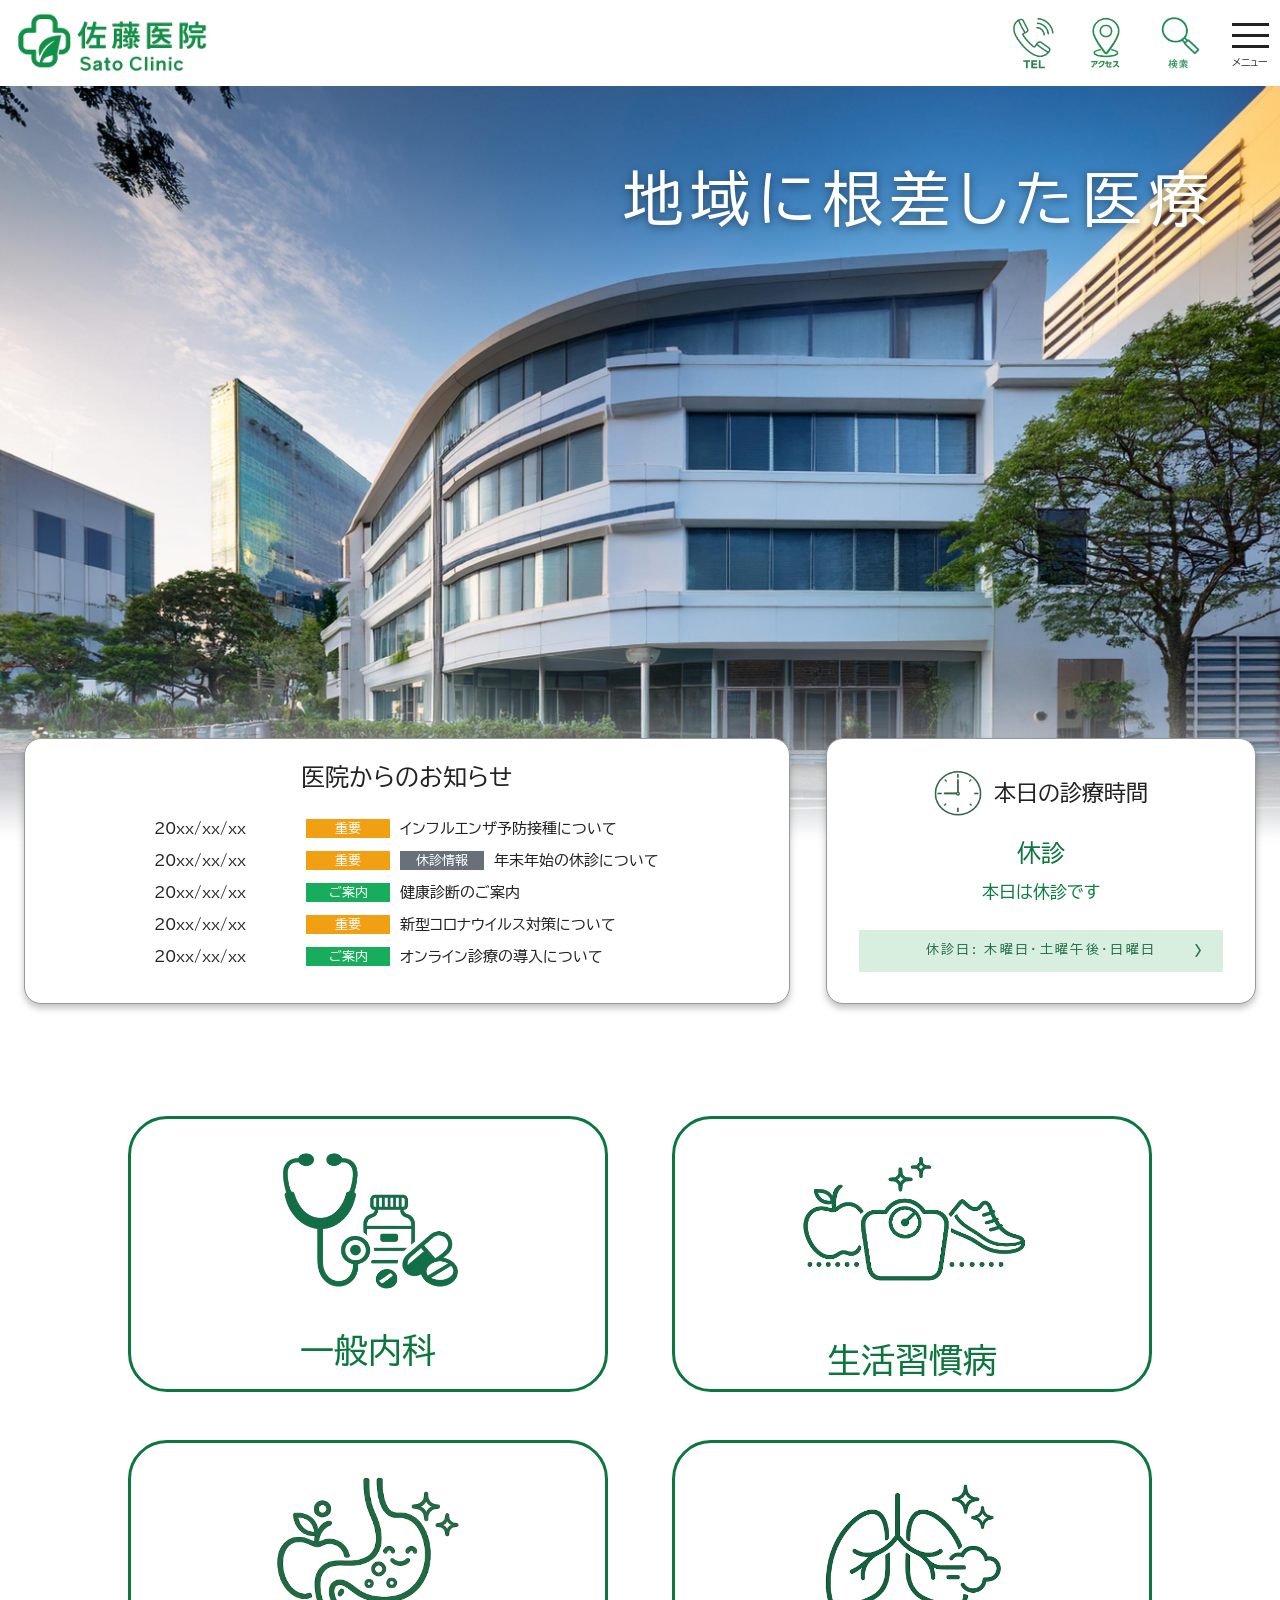
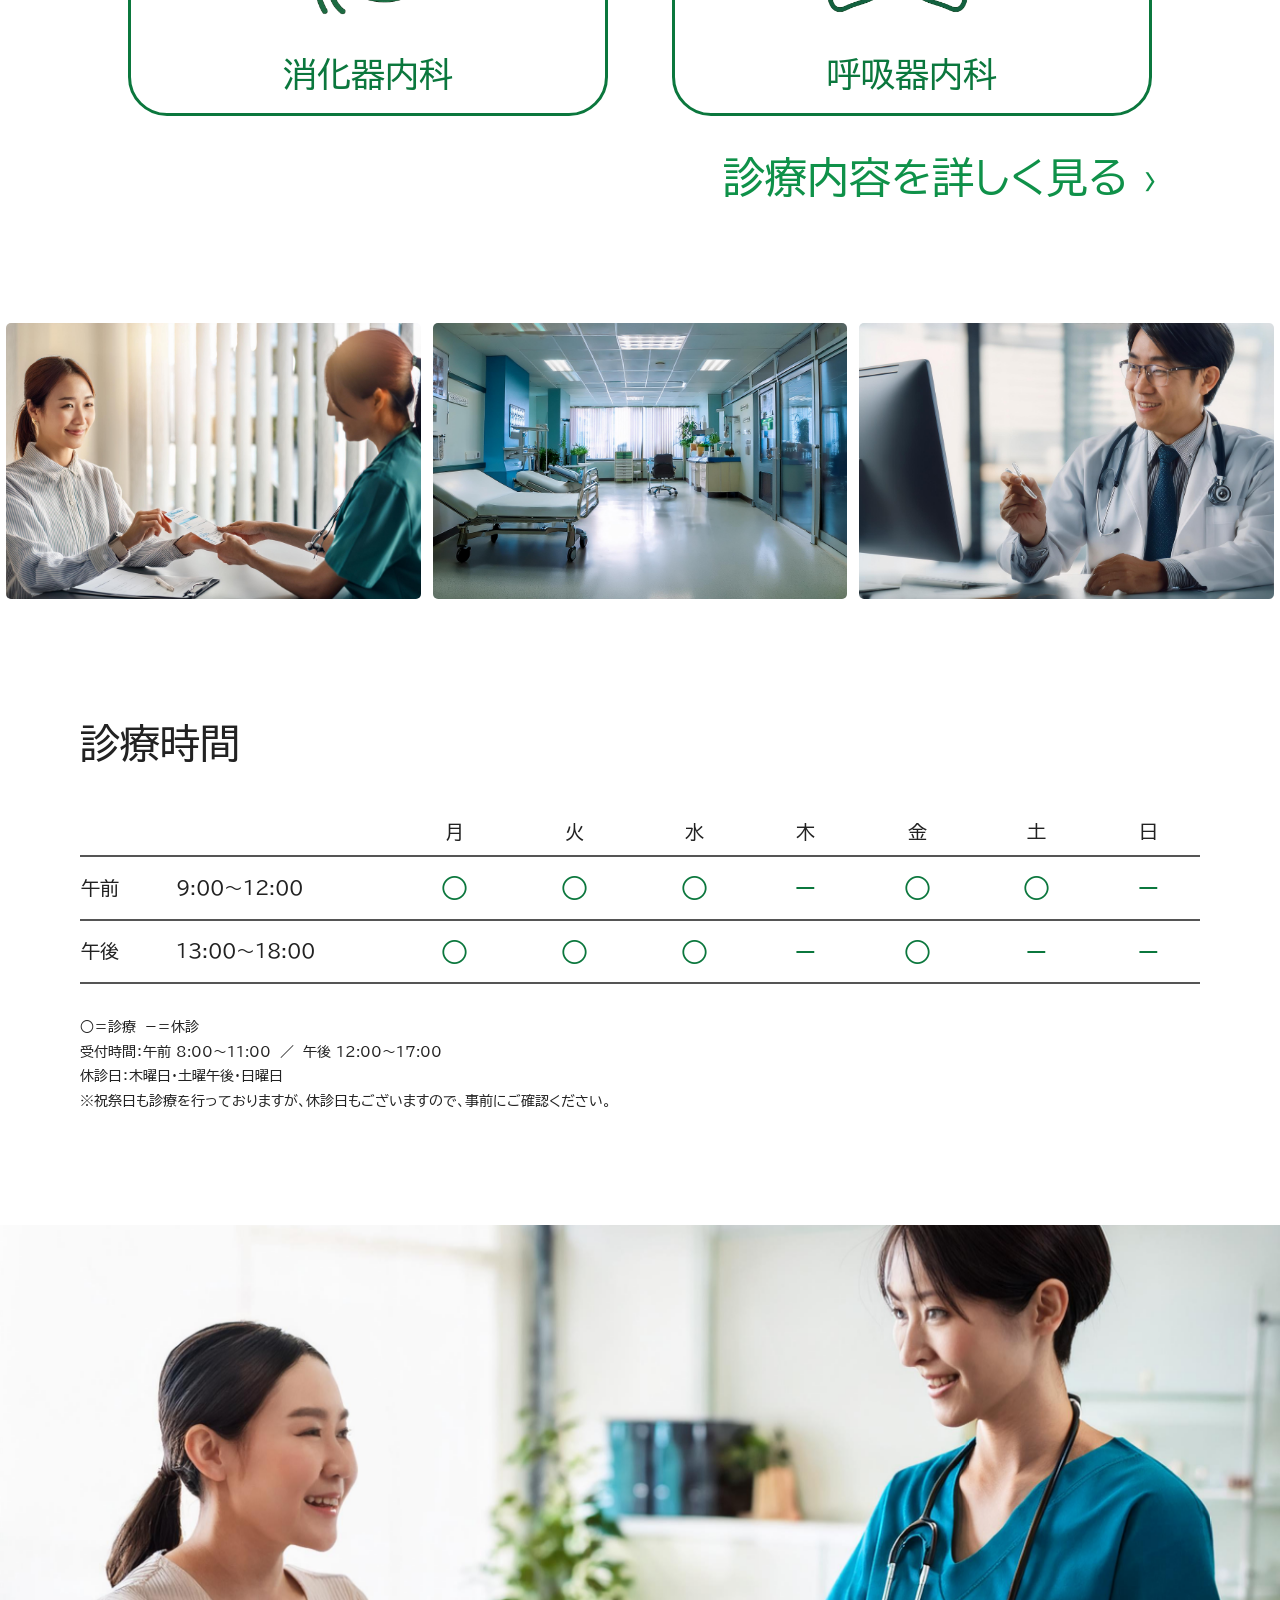
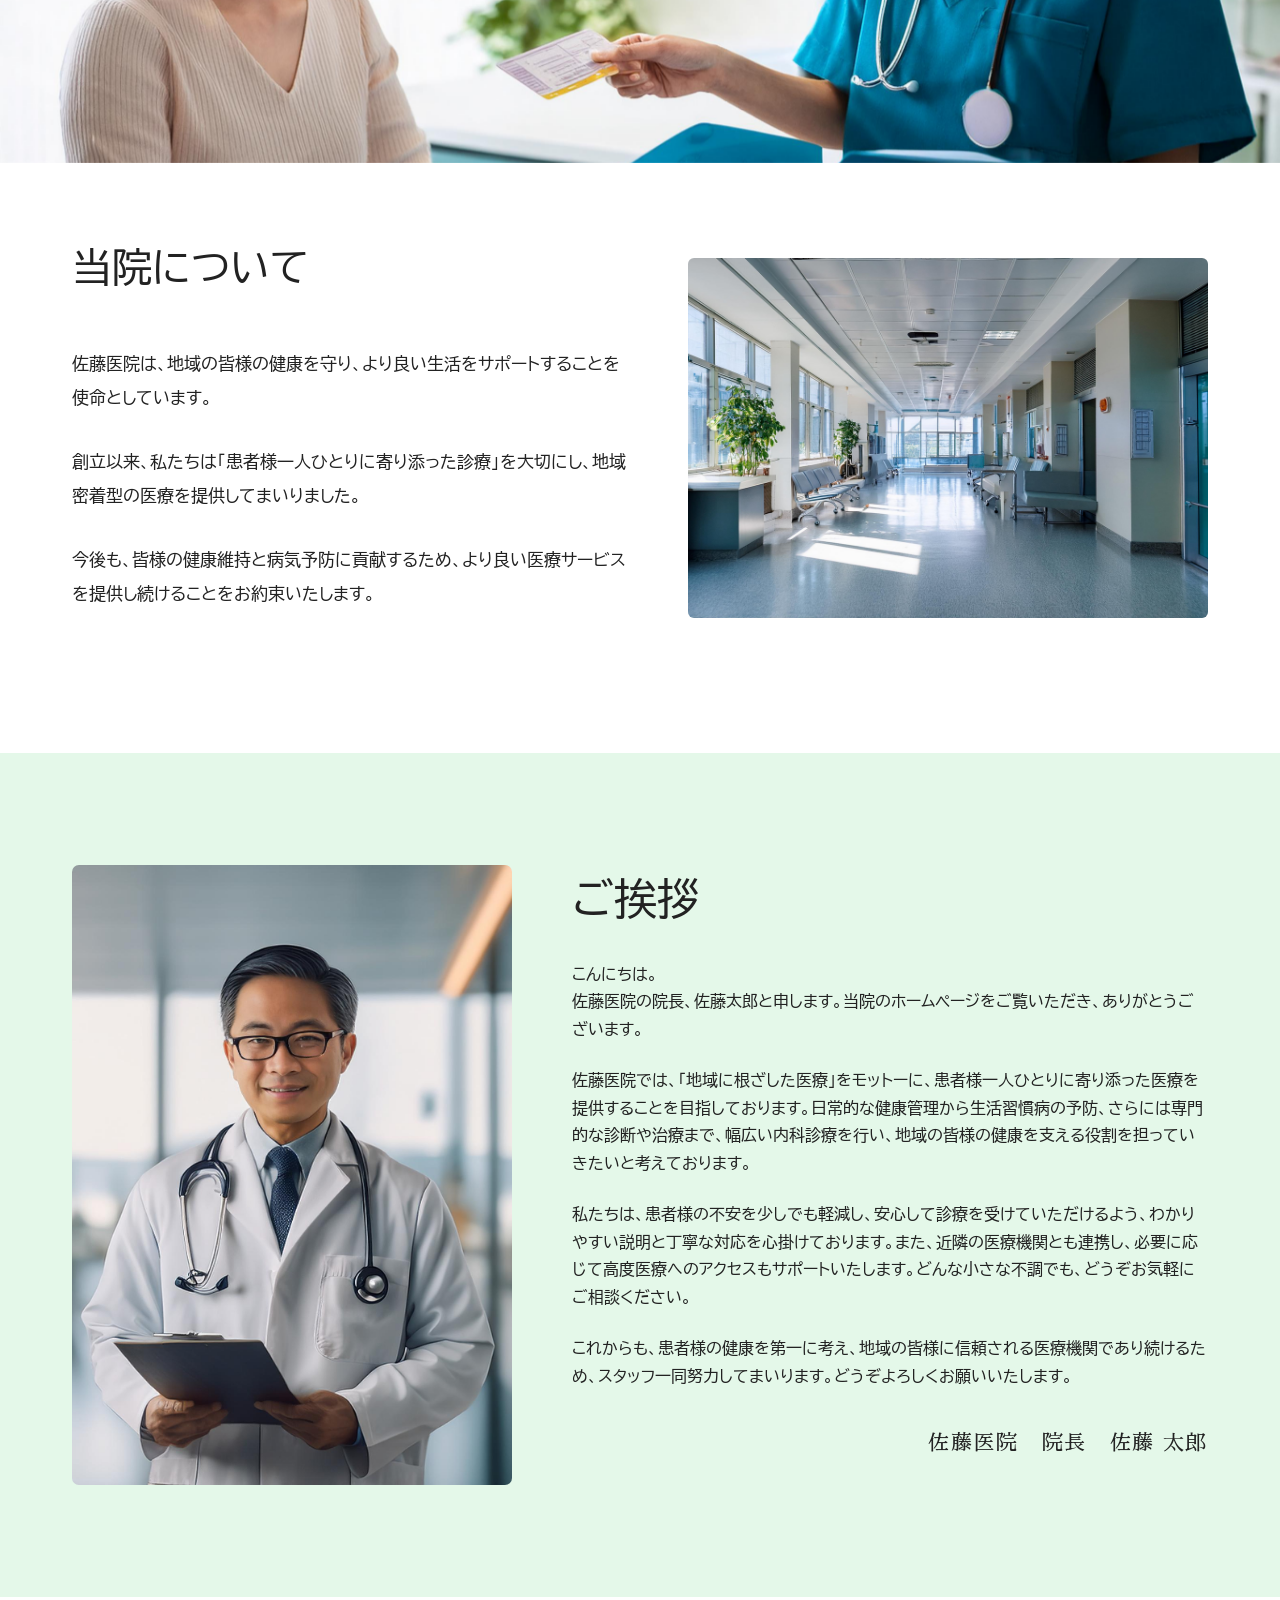
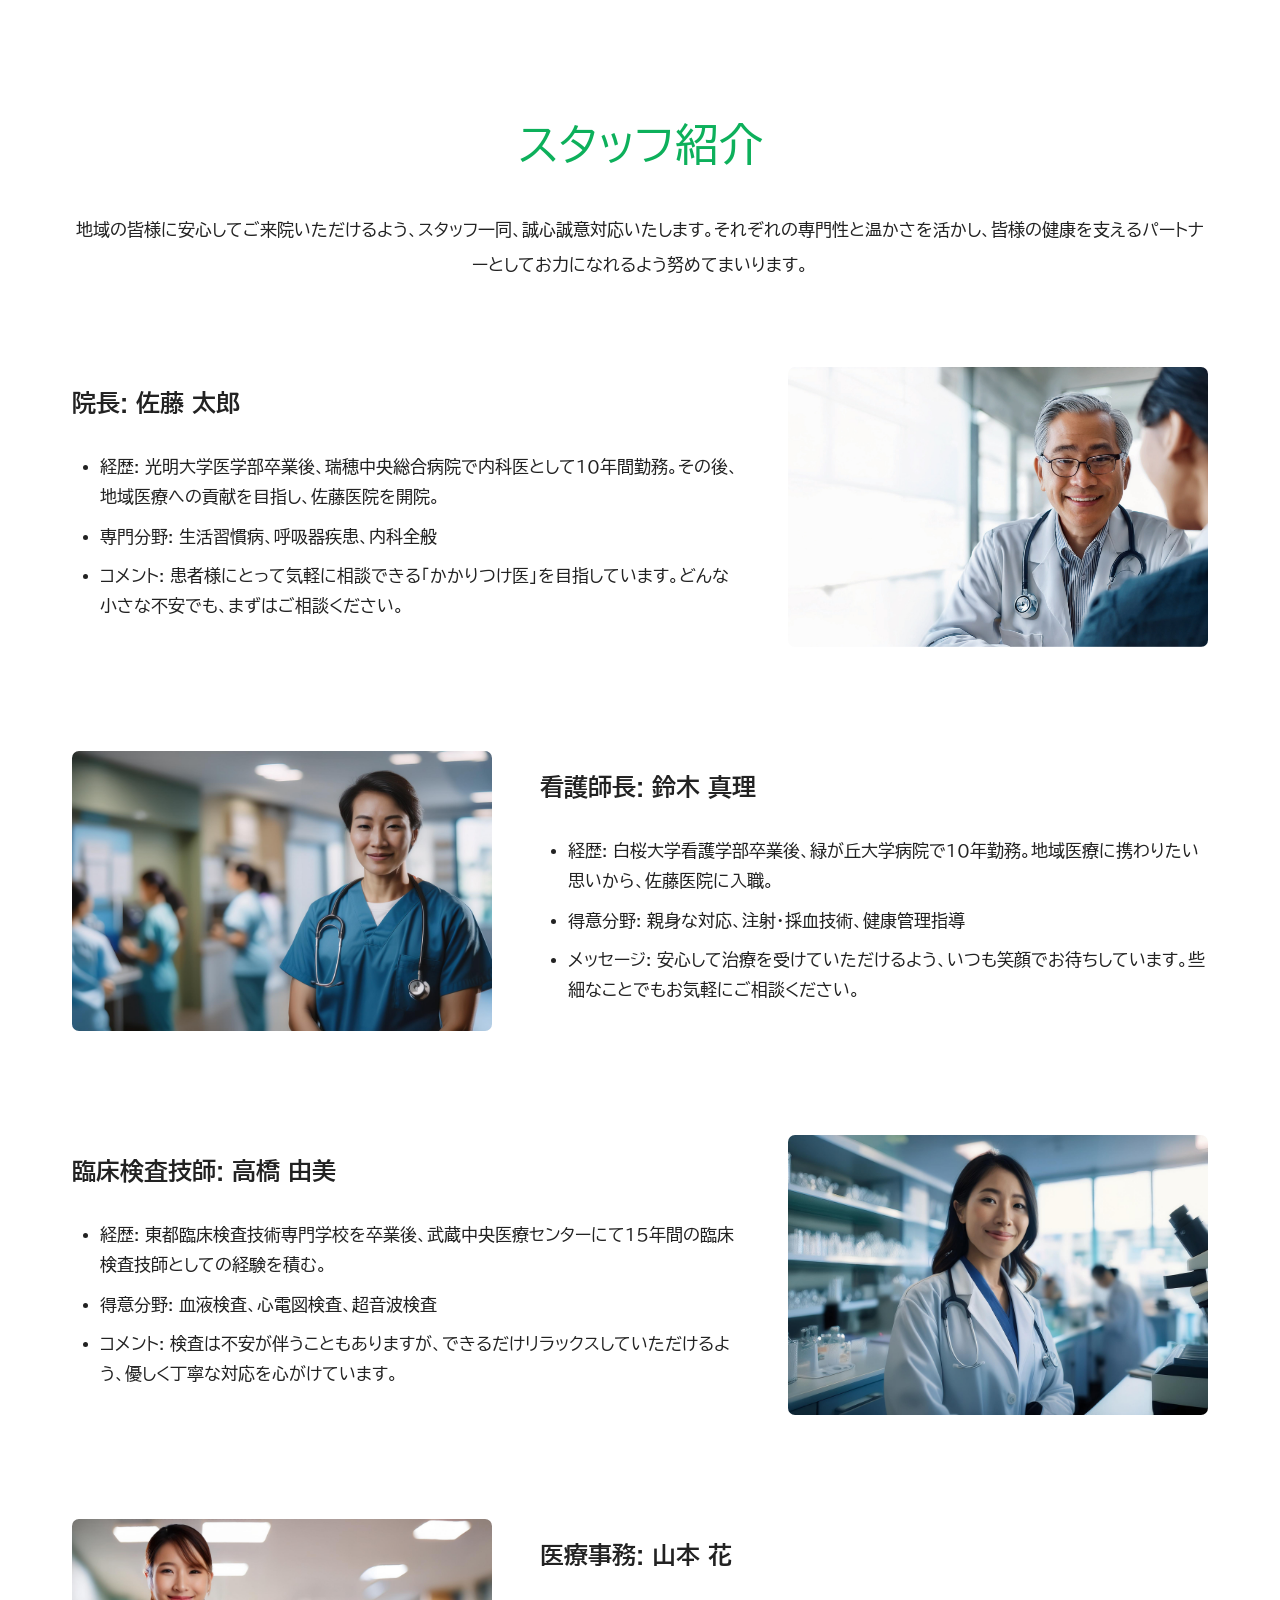
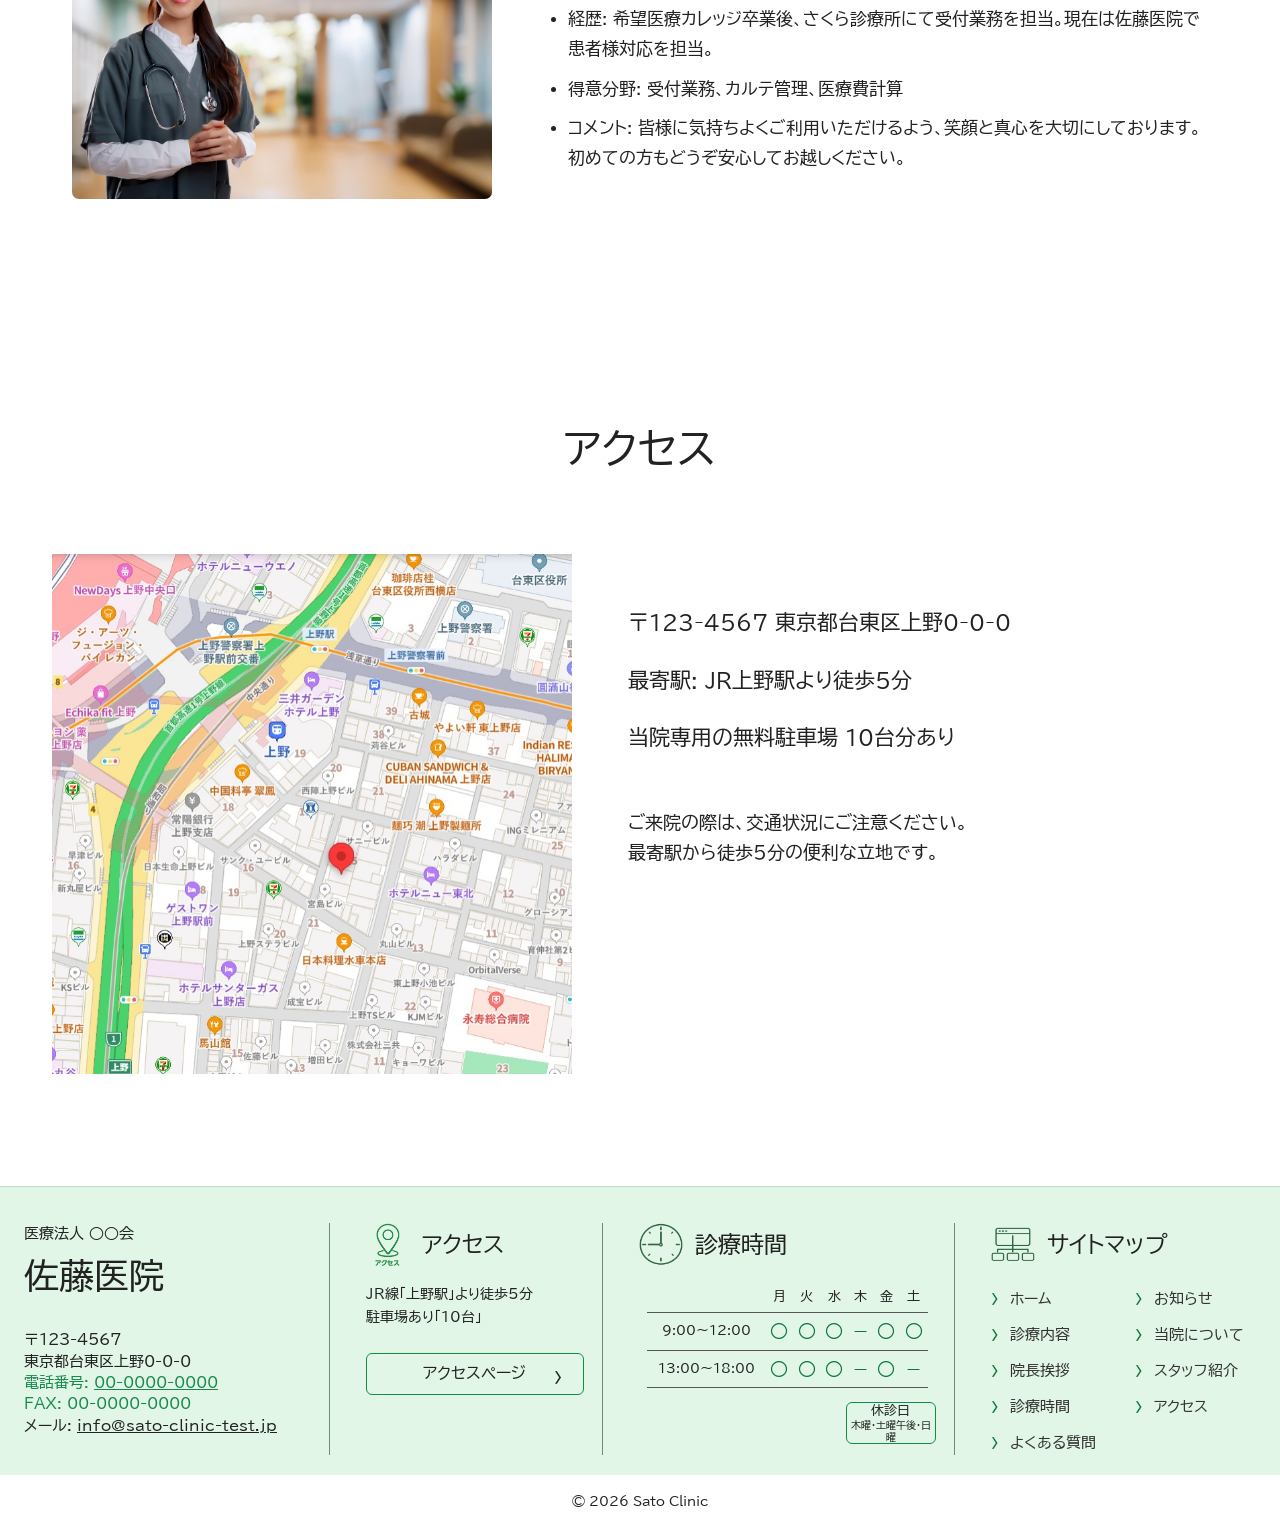
==== commit 5f5b0f0a: "掲載原稿確認ルール" ====
--- a/index.html
+++ b/index.html
@@ -52,54 +52,49 @@
       <article id="news" class="news-card" aria-labelledby="news-heading">
         <h2 id="news-heading"><a href="news.html">医院からのお知らせ</a></h2>
         <ul class="news-list-desktop">
-          <li><time datetime="2026-07-10">2026/07/10</time><span class="tag tag-orange">重要</span><a href="news.html#notice-flu">インフルエンザ予防接種について</a></li>
-          <li class="news-item-double-tag"><time datetime="2026-07-03">2026/07/03</time><span class="tag tag-orange">重要</span><span class="tag tag-gray">休診情報</span><a href="news.html#notice-yearend">年末年始の休診について</a></li>
-          <li><time datetime="2026-06-24">2026/06/24</time><span class="tag tag-green">ご案内</span><a href="news.html#notice-checkup">健康診断のご案内</a></li>
-          <li><time datetime="2026-06-12">2026/06/12</time><span class="tag tag-orange">重要</span><a href="news.html#notice-covid">新型コロナウイルス対策について</a></li>
-          <li><time datetime="2026-06-01">2026/06/01</time><span class="tag tag-green">ご案内</span><a href="news.html#notice-online">オンライン診療の導入について</a></li>
+          <li><time>20xx/xx/xx</time><span class="tag tag-orange">重要</span><a href="news.html#notice-flu">インフルエンザ予防接種について</a></li>
+          <li class="news-item-double-tag"><time>20xx/xx/xx</time><span class="tag tag-orange">重要</span><span class="tag tag-gray">休診情報</span><a href="news.html#notice-yearend">年末年始の休診について</a></li>
+          <li><time>20xx/xx/xx</time><span class="tag tag-green">ご案内</span><a href="news.html#notice-checkup">健康診断のご案内</a></li>
+          <li><time>20xx/xx/xx</time><span class="tag tag-orange">重要</span><a href="news.html#notice-covid">新型コロナウイルス対策について</a></li>
+          <li><time>20xx/xx/xx</time><span class="tag tag-green">ご案内</span><a href="news.html#notice-online">オンライン診療の導入について</a></li>
         </ul>
         <div class="news-slider mobile-only" aria-label="お知らせスライダー">
           <div class="news-slider-track">
             <article class="news-slide">
-              <time datetime="2026-07-10">2026/07/10</time>
+              <time>20xx/xx/xx</time>
               <div class="news-slide-tags">
                 <span class="tag tag-orange">重要</span>
               </div>
               <a href="news.html#notice-flu">インフルエンザ予防接種について</a>
-              <p>予約枠と接種対象年齢をご確認ください。</p>
-            </article>
-            <article class="news-slide">
-              <time datetime="2026-07-03">2026/07/03</time>
+            </article>
+            <article class="news-slide">
+              <time>20xx/xx/xx</time>
               <div class="news-slide-tags">
                 <span class="tag tag-orange">重要</span>
                 <span class="tag tag-gray">休診情報</span>
               </div>
               <a href="news.html#notice-yearend">年末年始の休診について</a>
-              <p>連休前後は混雑が予想されるため早めの受診がおすすめです。</p>
-            </article>
-            <article class="news-slide">
-              <time datetime="2026-06-24">2026/06/24</time>
+            </article>
+            <article class="news-slide">
+              <time>20xx/xx/xx</time>
               <div class="news-slide-tags">
                 <span class="tag tag-green">ご案内</span>
               </div>
               <a href="news.html#notice-checkup">健康診断のご案内</a>
-              <p>企業健診と定期健診の受付時間を掲載しています。</p>
-            </article>
-            <article class="news-slide">
-              <time datetime="2026-06-12">2026/06/12</time>
+            </article>
+            <article class="news-slide">
+              <time>20xx/xx/xx</time>
               <div class="news-slide-tags">
                 <span class="tag tag-orange">重要</span>
               </div>
               <a href="news.html#notice-covid">新型コロナウイルス対策について</a>
-              <p>院内での感染対策と来院時のお願いをまとめています。</p>
-            </article>
-            <article class="news-slide">
-              <time datetime="2026-06-01">2026/06/01</time>
+            </article>
+            <article class="news-slide">
+              <time>20xx/xx/xx</time>
               <div class="news-slide-tags">
                 <span class="tag tag-green">ご案内</span>
               </div>
               <a href="news.html#notice-online">オンライン診療の導入について</a>
-              <p>再診の方を対象にオンライン診療の受付を開始しました。</p>
             </article>
           </div>
         </div>
@@ -136,7 +131,7 @@
         <tbody id="hours-table-body"></tbody>
       </table>
       <div id="hours-cards-mobile" class="hours-cards mobile-only" aria-label="スマートフォン向け診療時間"></div>
-      <p id="hours-note">受付時間: 午前 8:00〜11:00 / 午後 12:00〜17:00<br>休診日: 木曜日・土曜午後・日曜日<br>※祝祭日も診療を行っておりますが、休診日もございますため事前にご確認ください。</p>
+      <p id="hours-note">受付時間: 午前 8:00〜11:00 / 午後 12:00〜17:00<br>休診日: 木曜日・土曜午後・日曜日<br>※祝祭日も診療を行っておりますが、休診日もございますので、事前にご確認ください。</p>
     </section>
 
     <section class="feature-image">
--- a/css/style.css
+++ b/css/style.css
@@ -1089,8 +1089,8 @@
   display: grid;
   grid-template-columns: 1.12fr 0.92fr 1.28fr 1.12fr;
   gap: 24px;
-  min-height: 340px;
-  padding: 42px 0 25px;
+  min-height: 0;
+  padding: 36px 0 20px;
 }
 
 .footer-grid section {
@@ -1131,7 +1131,7 @@
 .footer-grid h3 {
   display: flex;
   align-items: center;
-  margin: 0 0 25px;
+  margin: 0 0 16px;
   font-size: 23px;
   font-weight: 500;
 }
@@ -1144,7 +1144,7 @@
 }
 
 .footer-access p {
-  margin: 0 0 45px;
+  margin: 0 0 24px;
   font-size: 14px;
   line-height: 1.65;
 }
@@ -1169,7 +1169,9 @@
 }
 
 .footer-hours table {
-  width: 100%;
+  width: calc(100% - 16px);
+  margin-right: auto;
+  margin-left: auto;
   border-collapse: collapse;
   font-size: 13px;
 }
@@ -1181,6 +1183,7 @@
 .footer-hours th,
 .footer-hours td {
   padding: 4px 3px;
+  border-bottom: 1px solid var(--color-border-strong);
   font-weight: 400;
   text-align: center;
 }
@@ -1210,7 +1213,7 @@
 .sitemap > div {
   display: grid;
   grid-template-columns: 1fr 1fr;
-  gap: 20px 24px;
+  gap: 8px 24px;
 }
 
 .sitemap-mobile summary {
@@ -1265,6 +1268,7 @@
   margin-right: 11px;
   color: var(--color-green-deep);
   font-size: 26px;
+  line-height: 1;
   vertical-align: -2px;
 }
 
@@ -1975,14 +1979,12 @@
   }
 
   .news-list-desktop,
-  .hours-table-desktop,
   .desktop-staff,
   .sitemap-desktop {
     display: none !important;
   }
 
   .news-slider,
-  .hours-cards,
   .staff-cards {
     display: grid !important;
   }
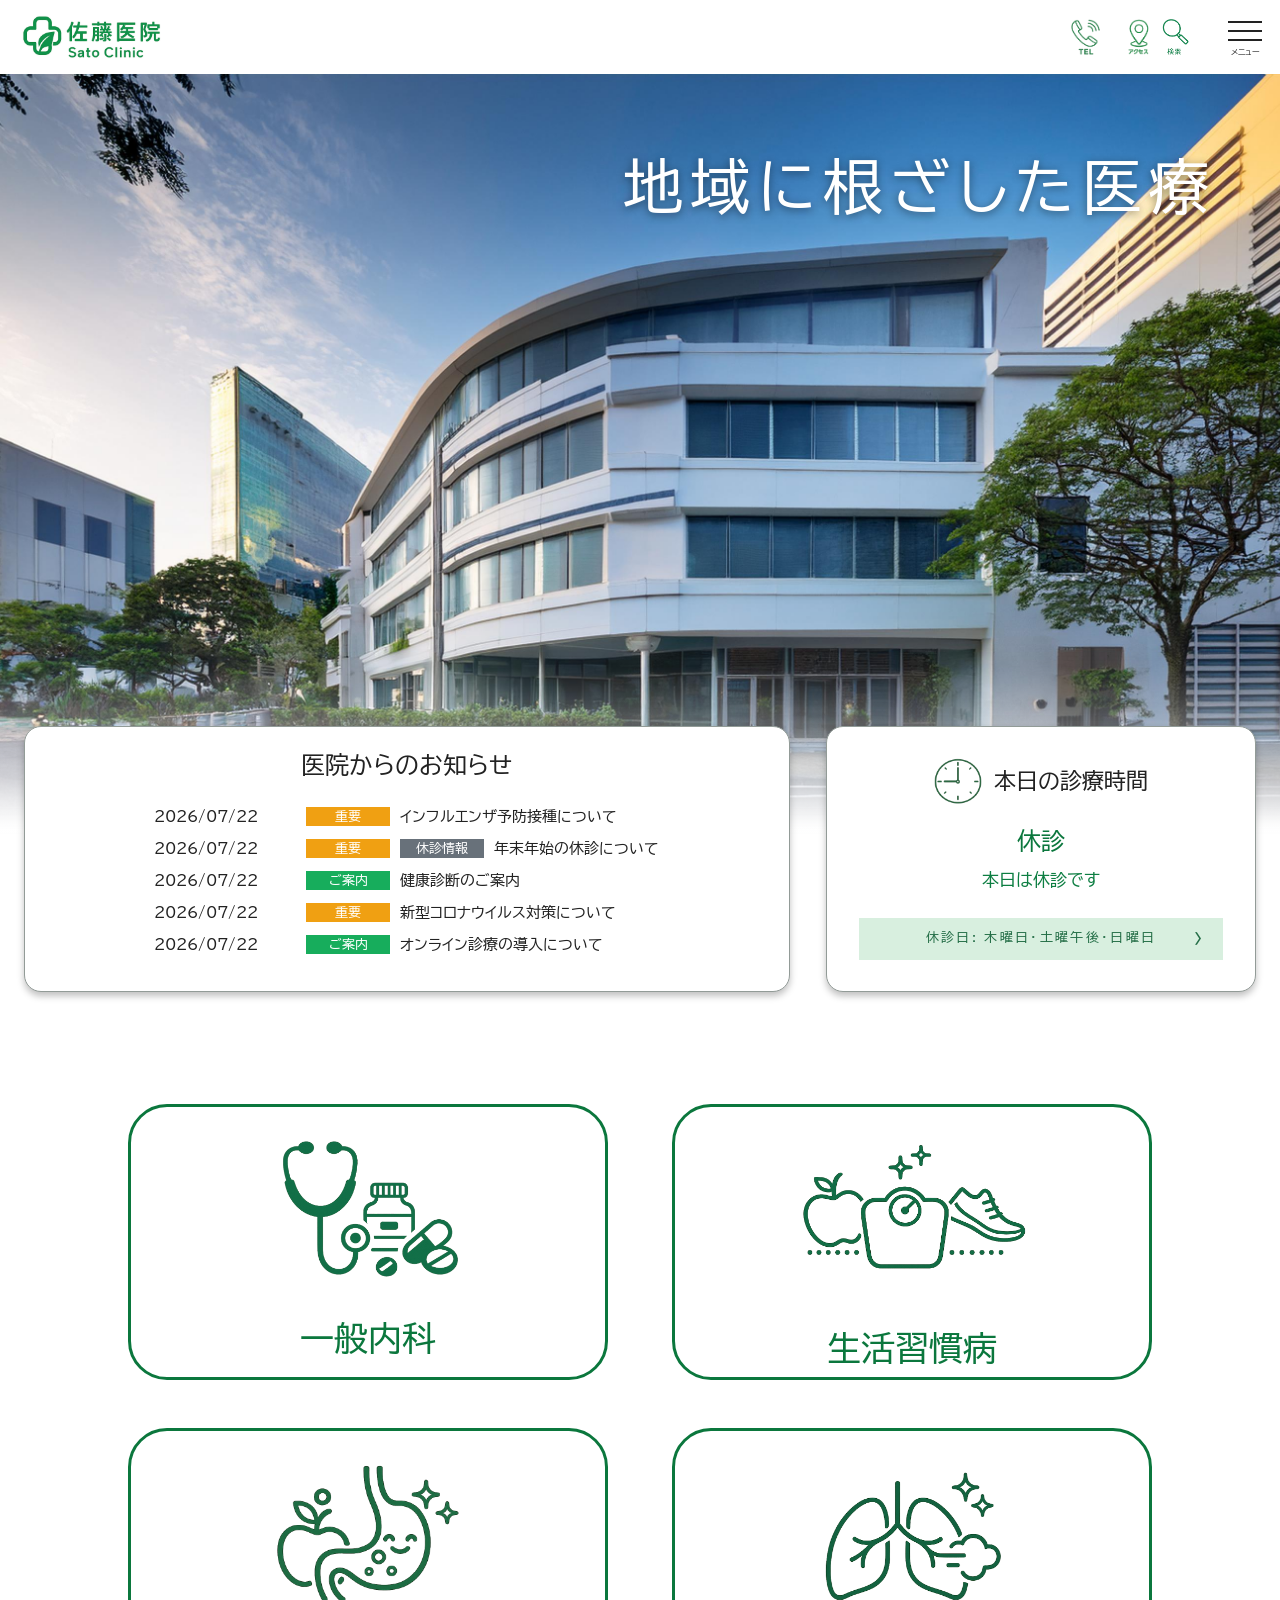
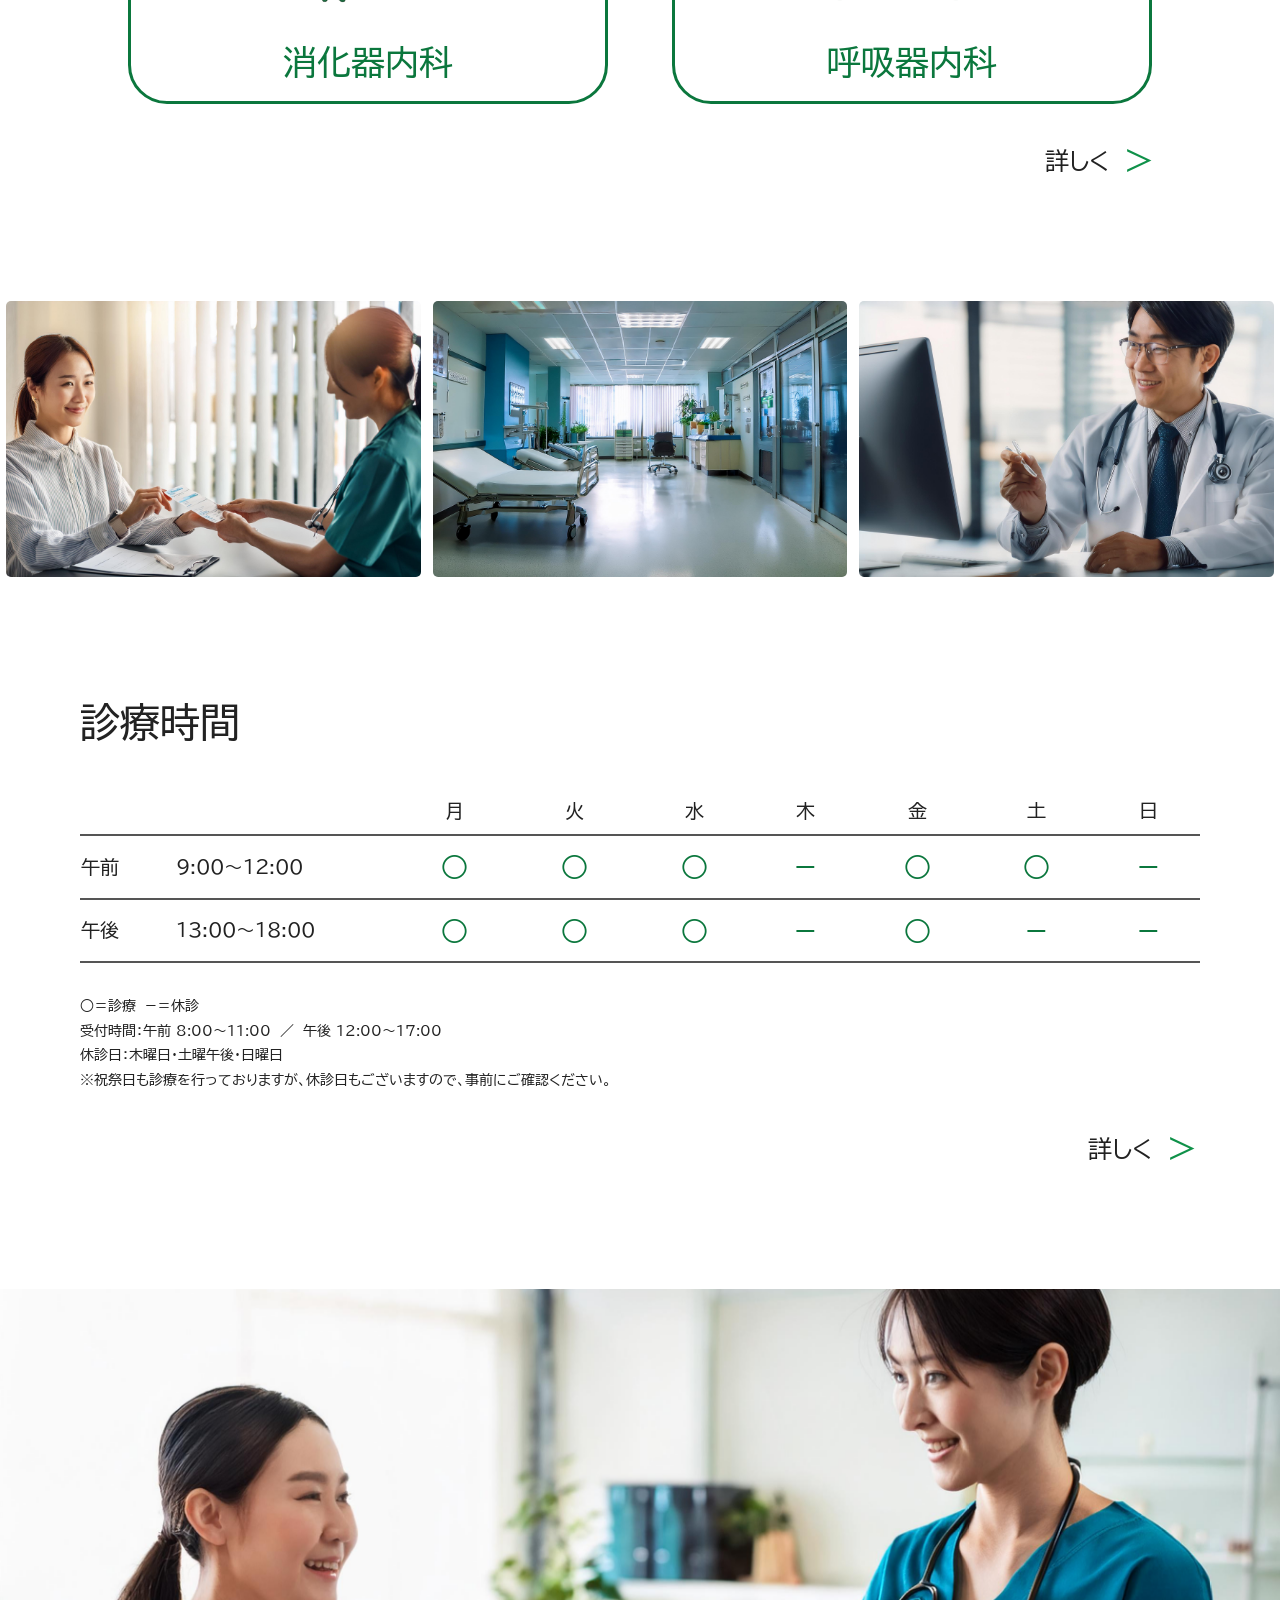
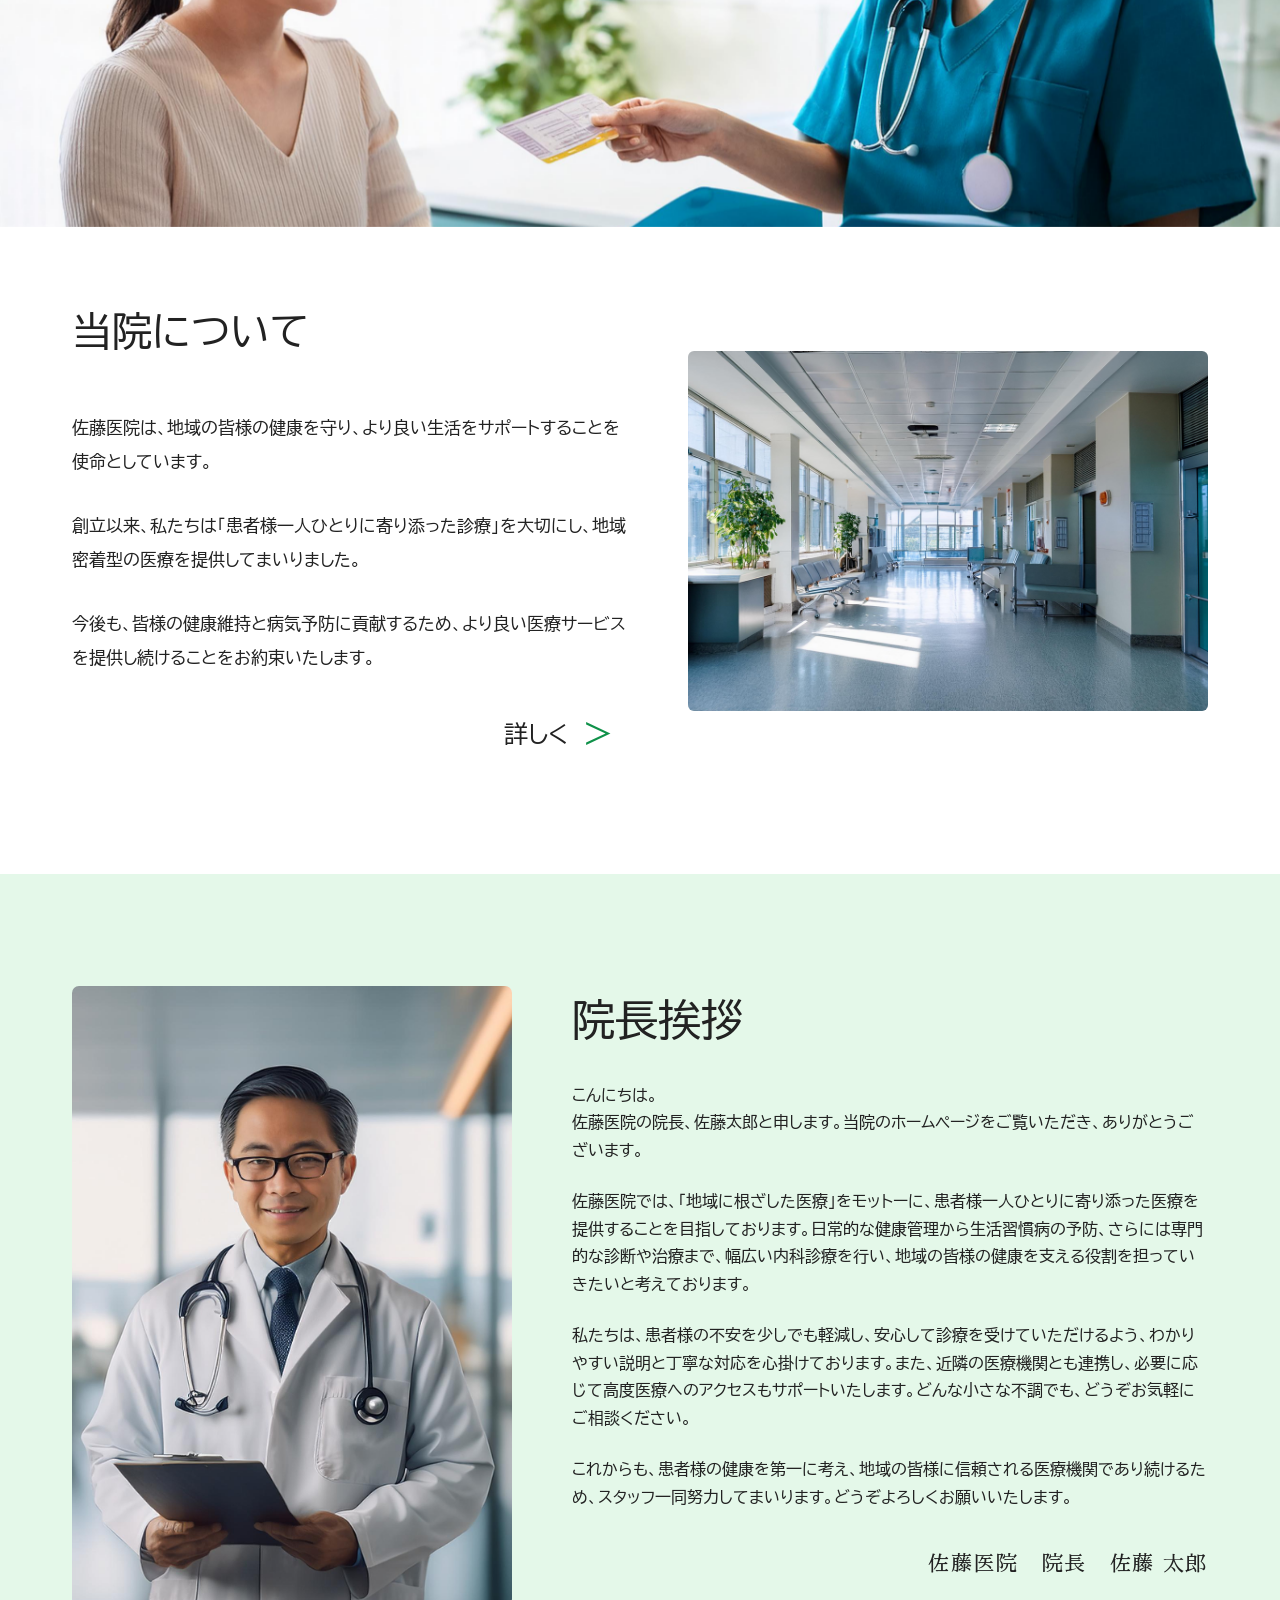
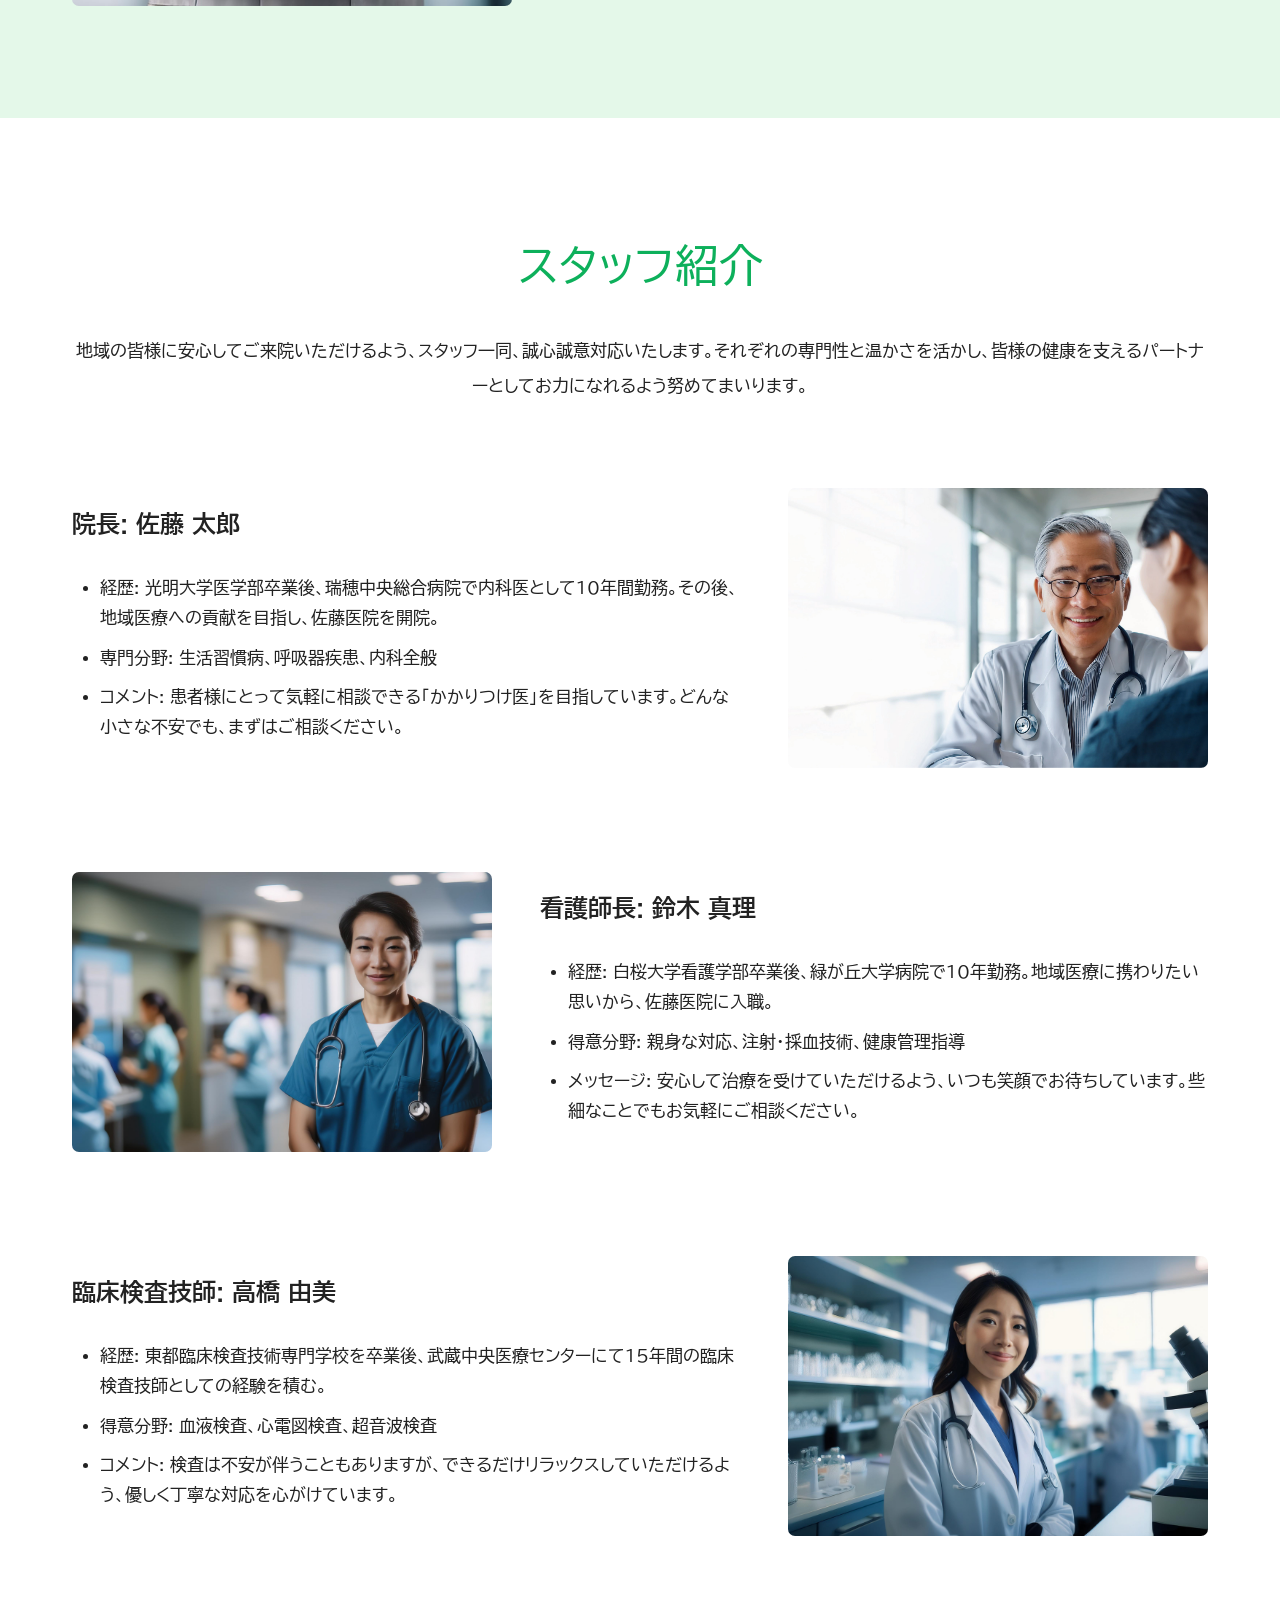
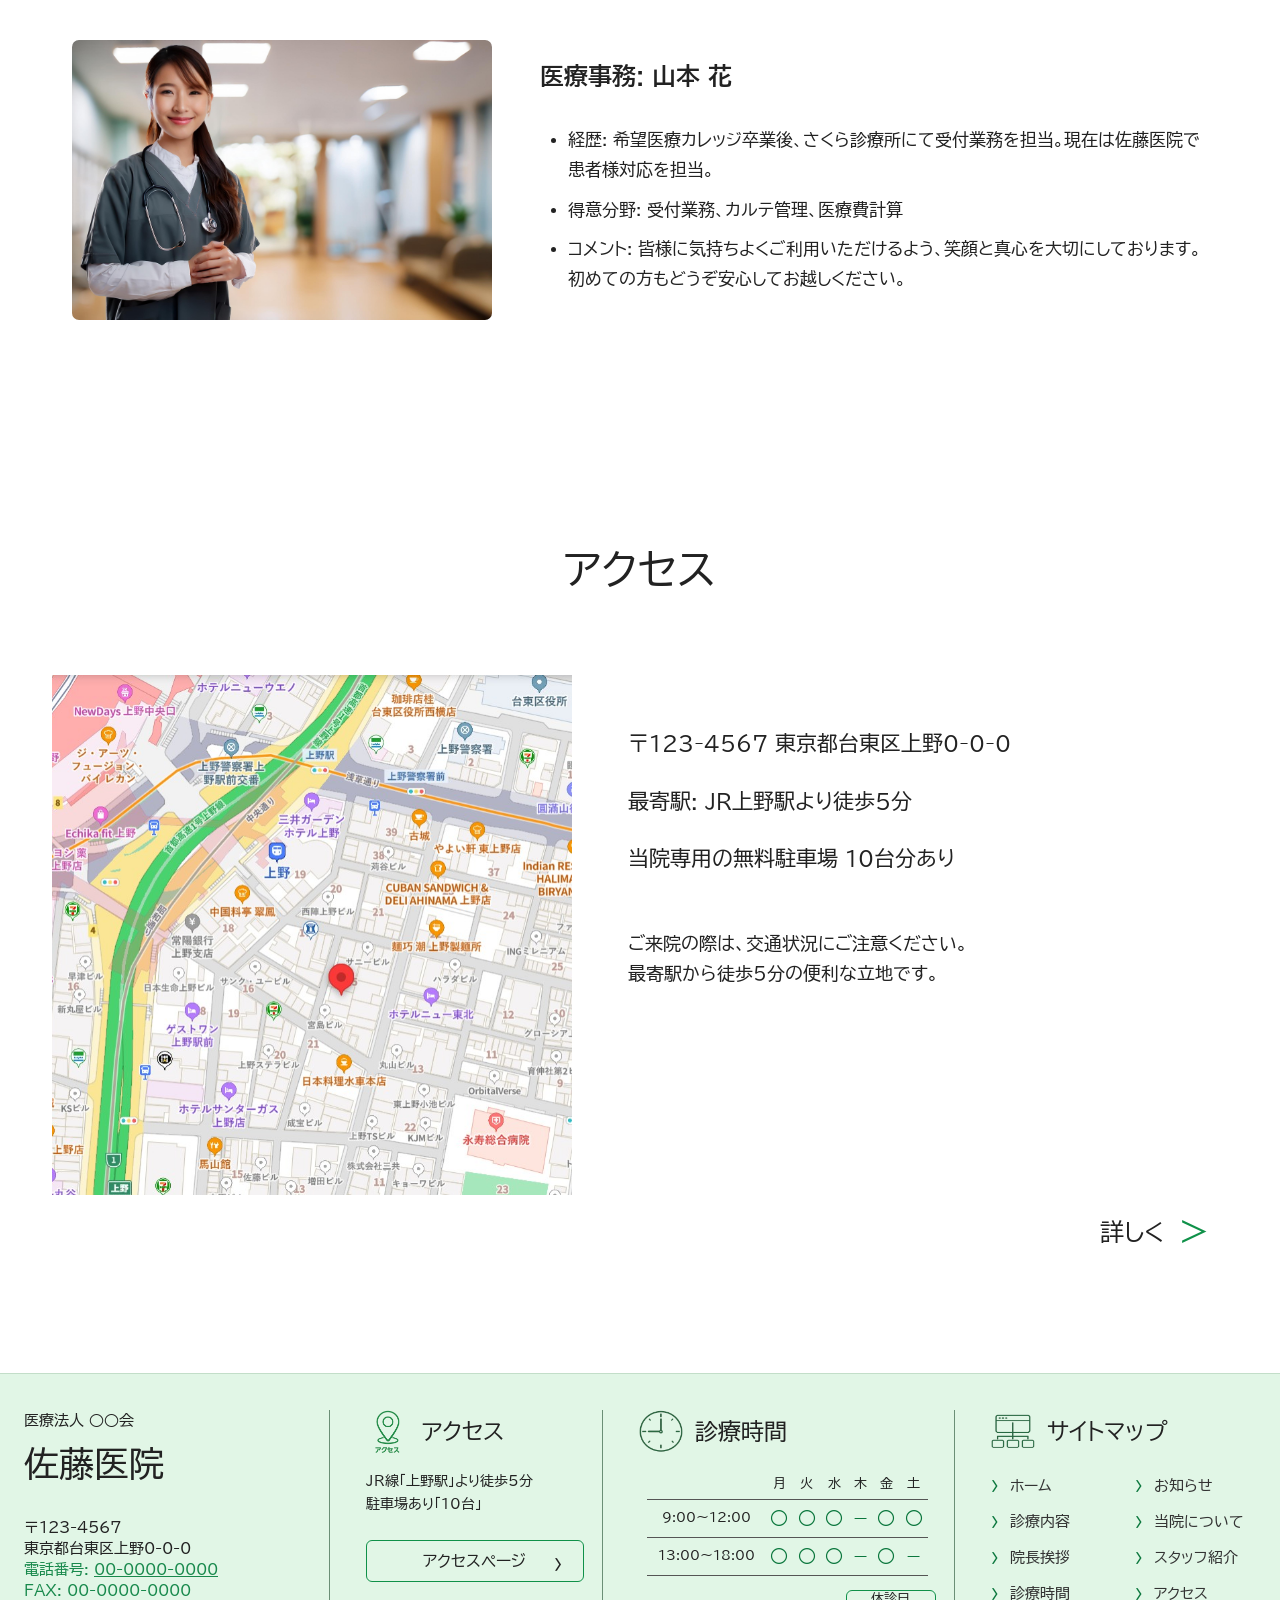
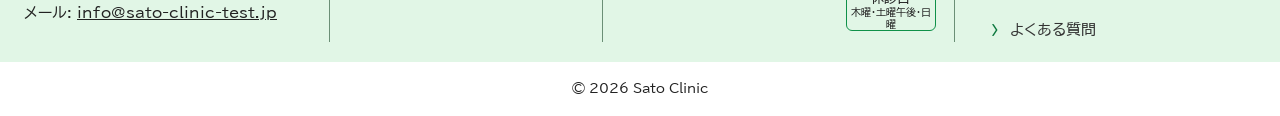
==== commit 6448693c: "FB修正とレビュー＆リファクタリング" ====
--- a/index.html
+++ b/index.html
@@ -1,5 +1,6 @@
 ﻿<!doctype html>
 <html lang="ja">
+
 <head>
   <meta charset="UTF-8">
   <meta name="viewport" content="width=device-width, initial-scale=1.0">
@@ -7,9 +8,11 @@
   <meta name="description" content="佐藤医院の公式サイトです。診療時間、診療内容、スタッフ紹介、アクセス情報をご案内しています。">
   <link rel="preconnect" href="https://fonts.googleapis.com">
   <link rel="preconnect" href="https://fonts.gstatic.com" crossorigin>
-  <link href="https://fonts.googleapis.com/css2?family=BIZ+UDPGothic&family=Sawarabi+Mincho&display=swap" rel="stylesheet">
-  <link rel="stylesheet" href="./css/style.css?v=20260717-2">
+  <link href="https://fonts.googleapis.com/css2?family=BIZ+UDPGothic&family=Sawarabi+Mincho&display=swap"
+    rel="stylesheet">
+  <link rel="stylesheet" href="./css/style.css?v=20260722-refactor1">
 </head>
+
 <body>
   <a class="skip-link" href="#main-content">本文へ移動</a>
   <header class="site-header">
@@ -24,13 +27,13 @@
             <img class="icon-hover" src="./assets/satoclinic-asset/tel-hover.png" alt="" aria-hidden="true">
           </span>
         </a>
-        <a href="hours-access.html#access" aria-label="アクセス">
+        <a href="04_hours-access.html#access" aria-label="アクセス">
           <span class="utility-icon">
             <img class="icon-default" src="./assets/icons/access.png" alt="" aria-hidden="true">
             <img class="icon-hover" src="./assets/satoclinic-asset/access-hover.png" alt="" aria-hidden="true">
           </span>
         </a>
-        <a href="news.html" aria-label="お知らせ">
+        <a href="01_news.html" aria-label="サイト内検索">
           <span class="utility-icon">
             <img class="icon-default" src="./assets/icons/search.png" alt="" aria-hidden="true">
             <img class="icon-hover" src="./assets/satoclinic-asset/search-hover.png" alt="" aria-hidden="true">
@@ -44,77 +47,95 @@
   <main id="main-content">
     <section id="home" class="hero">
       <img src="./assets/Hospital_Exterior/hospital_1.jpg" alt="佐藤医院の外観">
-      <h1>地域に根差した医療</h1>
+      <h1>地域に根ざした医療</h1>
       <div class="hero-fade"></div>
     </section>
 
     <section class="summary-cards container">
       <article id="news" class="news-card" aria-labelledby="news-heading">
-        <h2 id="news-heading"><a href="news.html">医院からのお知らせ</a></h2>
+        <h2 id="news-heading"><a href="01_news.html">医院からのお知らせ</a></h2>
         <ul class="news-list-desktop">
-          <li><time>20xx/xx/xx</time><span class="tag tag-orange">重要</span><a href="news.html#notice-flu">インフルエンザ予防接種について</a></li>
-          <li class="news-item-double-tag"><time>20xx/xx/xx</time><span class="tag tag-orange">重要</span><span class="tag tag-gray">休診情報</span><a href="news.html#notice-yearend">年末年始の休診について</a></li>
-          <li><time>20xx/xx/xx</time><span class="tag tag-green">ご案内</span><a href="news.html#notice-checkup">健康診断のご案内</a></li>
-          <li><time>20xx/xx/xx</time><span class="tag tag-orange">重要</span><a href="news.html#notice-covid">新型コロナウイルス対策について</a></li>
-          <li><time>20xx/xx/xx</time><span class="tag tag-green">ご案内</span><a href="news.html#notice-online">オンライン診療の導入について</a></li>
+          <li><time>2026/07/22</time><span class="tag tag-orange">重要</span><a
+              href="01_news.html#notice-flu">インフルエンザ予防接種について</a></li>
+          <li class="news-item-double-tag"><time>2026/07/22</time><span class="tag tag-orange">重要</span><span
+              class="tag tag-gray">休診情報</span><a href="01_news.html#notice-yearend">年末年始の休診について</a></li>
+          <li><time>2026/07/22</time><span class="tag tag-green">ご案内</span><a
+              href="01_news.html#notice-checkup">健康診断のご案内</a></li>
+          <li><time>2026/07/22</time><span class="tag tag-orange">重要</span><a
+              href="01_news.html#notice-covid">新型コロナウイルス対策について</a></li>
+          <li><time>2026/07/22</time><span class="tag tag-green">ご案内</span><a
+              href="01_news.html#notice-online">オンライン診療の導入について</a></li>
         </ul>
         <div class="news-slider mobile-only" aria-label="お知らせスライダー">
           <div class="news-slider-track">
             <article class="news-slide">
-              <time>20xx/xx/xx</time>
+              <time>2026/07/22</time>
               <div class="news-slide-tags">
                 <span class="tag tag-orange">重要</span>
               </div>
-              <a href="news.html#notice-flu">インフルエンザ予防接種について</a>
-            </article>
-            <article class="news-slide">
-              <time>20xx/xx/xx</time>
+              <a href="01_news.html#notice-flu">インフルエンザ予防接種について</a>
+            </article>
+            <article class="news-slide">
+              <time>2026/07/22</time>
               <div class="news-slide-tags">
                 <span class="tag tag-orange">重要</span>
                 <span class="tag tag-gray">休診情報</span>
               </div>
-              <a href="news.html#notice-yearend">年末年始の休診について</a>
-            </article>
-            <article class="news-slide">
-              <time>20xx/xx/xx</time>
+              <a href="01_news.html#notice-yearend">年末年始の休診について</a>
+            </article>
+            <article class="news-slide">
+              <time>2026/07/22</time>
               <div class="news-slide-tags">
                 <span class="tag tag-green">ご案内</span>
               </div>
-              <a href="news.html#notice-checkup">健康診断のご案内</a>
-            </article>
-            <article class="news-slide">
-              <time>20xx/xx/xx</time>
+              <a href="01_news.html#notice-checkup">健康診断のご案内</a>
+            </article>
+            <article class="news-slide">
+              <time>2026/07/22</time>
               <div class="news-slide-tags">
                 <span class="tag tag-orange">重要</span>
               </div>
-              <a href="news.html#notice-covid">新型コロナウイルス対策について</a>
-            </article>
-            <article class="news-slide">
-              <time>20xx/xx/xx</time>
+              <a href="01_news.html#notice-covid">新型コロナウイルス対策について</a>
+            </article>
+            <article class="news-slide">
+              <time>2026/07/22</time>
               <div class="news-slide-tags">
                 <span class="tag tag-green">ご案内</span>
               </div>
-              <a href="news.html#notice-online">オンライン診療の導入について</a>
+              <a href="01_news.html#notice-online">オンライン診療の導入について</a>
             </article>
           </div>
         </div>
       </article>
 
       <article class="today-card">
-        <h2><a href="hours-access.html#hours"><img src="./assets/icons/clock.png" alt="" aria-hidden="true">本日の診療時間</a></h2>
+        <h2><a href="04_hours-access.html#hours"><img src="./assets/icons/clock.png" alt=""
+              aria-hidden="true">本日の診療時間</a></h2>
         <strong id="today-hours">9:00〜12:00 / 13:00〜18:00</strong>
         <p id="today-reception">受付時間 8:00〜11:00 / 12:00〜17:00</p>
-        <a href="hours-access.html#hours">休診日: 木曜日・土曜午後・日曜日<span>›</span></a>
+        <a href="04_hours-access.html#hours">休診日: 木曜日・土曜午後・日曜日<span>›</span></a>
       </article>
     </section>
 
     <section id="services" class="departments container" aria-labelledby="services-heading">
-      <h2 id="services-heading" class="section-label"><a href="services.html">診療内容</a></h2>
-      <a class="department-card" href="services.html#general-medicine" aria-label="一般内科の診療ページへ"><img src="./assets/icons/general.png" alt="" aria-hidden="true"><h3>一般内科</h3></a>
-      <a class="department-card" href="services.html#lifestyle-disease" aria-label="生活習慣病の診療ページへ"><img class="department-icon-lifestyle" src="./assets/icons/lifestyle.png" alt="" aria-hidden="true"><h3>生活習慣病</h3></a>
-      <a class="department-card" href="services.html#gastroenterology" aria-label="消化器内科の診療ページへ"><img src="./assets/icons/stomach.png" alt="" aria-hidden="true"><h3>消化器内科</h3></a>
-      <a class="department-card" href="services.html#respiratory-medicine" aria-label="呼吸器内科の診療ページへ"><img src="./assets/icons/lungs.png" alt="" aria-hidden="true"><h3>呼吸器内科</h3></a>
-      <a class="more-link" href="services.html"><span class="more-link-text">診療内容を詳しく見る</span><span>›</span></a>
+      <h2 id="services-heading" class="section-label">診療内容</h2>
+      <a class="department-card" href="02_services.html#general-medicine" aria-label="一般内科の診療ページへ"><img
+          src="./assets/icons/general.png" alt="" aria-hidden="true">
+        <h3>一般内科</h3>
+      </a>
+      <a class="department-card" href="02_services.html#lifestyle-disease" aria-label="生活習慣病の診療ページへ"><img
+          class="department-icon-lifestyle" src="./assets/icons/lifestyle.png" alt="" aria-hidden="true">
+        <h3>生活習慣病</h3>
+      </a>
+      <a class="department-card" href="02_services.html#gastroenterology" aria-label="消化器内科の診療ページへ"><img
+          src="./assets/icons/stomach.png" alt="" aria-hidden="true">
+        <h3>消化器内科</h3>
+      </a>
+      <a class="department-card" href="02_services.html#respiratory-medicine" aria-label="呼吸器内科の診療ページへ"><img
+          src="./assets/icons/lungs.png" alt="" aria-hidden="true">
+        <h3>呼吸器内科</h3>
+      </a>
+      <a class="more-link" href="02_services.html"><span class="more-link-text">詳しく</span><span aria-hidden="true">＞</span></a>
     </section>
 
     <section class="photo-row" aria-label="医院イメージ">
@@ -124,14 +145,16 @@
     </section>
 
     <section id="hours" class="hours-section container small-container">
-      <h2><a href="hours-access.html#hours">診療時間</a></h2>
+      <h2>診療時間</h2>
       <table class="hours-table-desktop" aria-describedby="hours-note">
         <caption class="visually-hidden">佐藤医院の診療時間一覧</caption>
         <thead id="hours-table-head"></thead>
         <tbody id="hours-table-body"></tbody>
       </table>
       <div id="hours-cards-mobile" class="hours-cards mobile-only" aria-label="スマートフォン向け診療時間"></div>
-      <p id="hours-note">受付時間: 午前 8:00〜11:00 / 午後 12:00〜17:00<br>休診日: 木曜日・土曜午後・日曜日<br>※祝祭日も診療を行っておりますが、休診日もございますので、事前にご確認ください。</p>
+      <p id="hours-note">受付時間: 午前 8:00〜11:00 / 午後 12:00〜17:00<br>休診日:
+        木曜日・土曜午後・日曜日<br>※祝祭日も診療を行っておりますが、休診日もございますので、事前にご確認ください。</p>
+      <a class="section-more-link" href="04_hours-access.html#hours"><span class="more-link-text">詳しく</span><span aria-hidden="true">＞</span></a>
     </section>
 
     <section class="feature-image">
@@ -140,10 +163,11 @@
 
     <section id="about" class="about-section container">
       <div class="about-copy">
-        <h2><a href="about.html">当院について</a></h2>
+        <h2>当院について</h2>
         <p>佐藤医院は、地域の皆様の健康を守り、より良い生活をサポートすることを使命としています。</p>
         <p>創立以来、私たちは「患者様一人ひとりに寄り添った診療」を大切にし、地域密着型の医療を提供してまいりました。</p>
         <p>今後も、皆様の健康維持と病気予防に貢献するため、より良い医療サービスを提供し続けることをお約束いたします。</p>
+        <a class="section-more-link" href="03_about.html"><span class="more-link-text">詳しく</span><span aria-hidden="true">＞</span></a>
       </div>
       <img src="./assets/Hospital_Exterior/hospital_6.jpg" alt="佐藤医院の院内" loading="lazy">
     </section>
@@ -152,10 +176,14 @@
       <div class="container greeting-inner">
         <img src="./assets/Doctor_Image/sato_taro.jpg" alt="佐藤医院 院長 佐藤太郎" loading="lazy">
         <div>
-          <h2><a href="about.html#greeting">ご挨拶</a></h2>
+          <h2><a href="03_about.html#greeting">院長挨拶</a></h2>
           <p>こんにちは。<br>佐藤医院の院長、佐藤太郎と申します。当院のホームページをご覧いただき、ありがとうございます。</p>
-          <p>佐藤医院では、「地域に根ざした医療」をモットーに、患者様一人ひとりに寄り添った医療を提供することを目指しております。日常的な健康管理から生活習慣病の予防、さらには専門的な診断や治療まで、幅広い内科診療を行い、地域の皆様の健康を支える役割を担っていきたいと考えております。</p>
-          <p>私たちは、患者様の不安を少しでも軽減し、安心して診療を受けていただけるよう、わかりやすい説明と丁寧な対応を心掛けております。また、近隣の医療機関とも連携し、必要に応じて高度医療へのアクセスもサポートいたします。どんな小さな不調でも、どうぞお気軽にご相談ください。</p>
+          <p>
+            佐藤医院では、「地域に根ざした医療」をモットーに、患者様一人ひとりに寄り添った医療を提供することを目指しております。日常的な健康管理から生活習慣病の予防、さらには専門的な診断や治療まで、幅広い内科診療を行い、地域の皆様の健康を支える役割を担っていきたいと考えております。
+          </p>
+          <p>
+            私たちは、患者様の不安を少しでも軽減し、安心して診療を受けていただけるよう、わかりやすい説明と丁寧な対応を心掛けております。また、近隣の医療機関とも連携し、必要に応じて高度医療へのアクセスもサポートいたします。どんな小さな不調でも、どうぞお気軽にご相談ください。
+          </p>
           <p>これからも、患者様の健康を第一に考え、地域の皆様に信頼される医療機関であり続けるため、スタッフ一同努力してまいります。どうぞよろしくお願いいたします。</p>
           <p class="signature"><span class="signature-text">佐藤医院　院長　佐藤 太郎</span></p>
         </div>
@@ -163,8 +191,9 @@
     </section>
 
     <section id="staff" class="staff-section container">
-      <h2><a href="about.html#staff">スタッフ紹介</a></h2>
-      <p class="staff-intro">地域の皆様に安心してご来院いただけるよう、スタッフ一同、誠心誠意対応いたします。それぞれの専門性と温かさを活かし、皆様の健康を支えるパートナーとしてお力になれるよう努めてまいります。</p>
+      <h2><a href="03_about.html#staff">スタッフ紹介</a></h2>
+      <p class="staff-intro">地域の皆様に安心してご来院いただけるよう、スタッフ一同、誠心誠意対応いたします。それぞれの専門性と温かさを活かし、皆様の健康を支えるパートナーとしてお力になれるよう努めてまいります。
+      </p>
 
       <article class="staff-row image-right desktop-staff">
         <div>
@@ -243,7 +272,7 @@
     </section>
 
     <section id="access" class="access-section container">
-      <h2><a href="hours-access.html#access">アクセス</a></h2>
+      <h2>アクセス</h2>
       <div class="access-grid">
         <img src="./assets/map.jpg" alt="佐藤医院周辺地図" loading="lazy">
         <div>
@@ -253,6 +282,7 @@
           <p class="access-note">ご来院の際は、交通状況にご注意ください。<br>最寄駅から徒歩5分の便利な立地です。</p>
         </div>
       </div>
+      <a class="section-more-link" href="04_hours-access.html#access"><span class="more-link-text">詳しく</span><span aria-hidden="true">＞</span></a>
     </section>
   </main>
 
@@ -261,13 +291,14 @@
       <section id="contact" class="clinic-info">
         <p>医療法人 ○○会</p>
         <h2>佐藤医院</h2>
-        <p>〒123-4567<br>東京都台東区上野0-0-0<br><span>電話番号: <a href="tel:0000000000">00-0000-0000</a></span><br><span>FAX: 00-0000-0000</span><br>メール: <a href="mailto:info@sato-clinic-test.jp">info@sato-clinic-test.jp</a></p>
+        <p>〒123-4567<br>東京都台東区上野0-0-0<br><span>電話番号: <a href="tel:0000000000">00-0000-0000</a></span><br><span>FAX:
+            00-0000-0000</span><br>メール: <a href="mailto:info@sato-clinic-test.jp">info@sato-clinic-test.jp</a></p>
       </section>
 
       <section class="footer-access">
         <h3><img src="./assets/icons/access.png" alt="" aria-hidden="true">アクセス</h3>
         <p>JR線「上野駅」より徒歩5分<br>駐車場あり「10台」</p>
-        <a href="hours-access.html#access">アクセスページ<span>›</span></a>
+        <a href="04_hours-access.html#access">アクセスページ<span>›</span></a>
       </section>
 
       <section class="footer-hours">
@@ -284,34 +315,36 @@
         <h3><img src="./assets/icons/sitemap.png" alt="" aria-hidden="true">サイトマップ</h3>
         <div class="sitemap-desktop">
           <a href="#home">ホーム</a>
-          <a href="news.html">お知らせ</a>
-          <a href="services.html">診療内容</a>
-          <a href="about.html">当院について</a>
-          <a href="about.html#greeting">院長挨拶</a>
-          <a href="about.html#staff">スタッフ紹介</a>
-          <a href="hours-access.html#hours">診療時間</a>
-          <a href="hours-access.html#access">アクセス</a>
-          <a href="faq.html">よくある質問</a>
+          <a href="01_news.html">お知らせ</a>
+          <a href="02_services.html">診療内容</a>
+          <a href="03_about.html">当院について</a>
+          <a href="03_about.html#greeting">院長挨拶</a>
+          <a href="03_about.html#staff">スタッフ紹介</a>
+          <a href="04_hours-access.html#hours">診療時間</a>
+          <a href="04_hours-access.html#access">アクセス</a>
+          <a href="05_faq.html">よくある質問</a>
         </div>
         <details class="sitemap-mobile mobile-only">
           <summary>サイトマップを開く</summary>
           <div>
             <a href="#home">ホーム</a>
-            <a href="news.html">お知らせ</a>
-            <a href="services.html">診療内容</a>
-            <a href="about.html">当院について</a>
-            <a href="about.html#greeting">院長挨拶</a>
-            <a href="about.html#staff">スタッフ紹介</a>
-            <a href="hours-access.html#hours">診療時間</a>
-            <a href="hours-access.html#access">アクセス</a>
-            <a href="faq.html">よくある質問</a>
+            <a href="01_news.html">お知らせ</a>
+            <a href="02_services.html">診療内容</a>
+            <a href="03_about.html">当院について</a>
+            <a href="03_about.html#greeting">院長挨拶</a>
+            <a href="03_about.html#staff">スタッフ紹介</a>
+            <a href="04_hours-access.html#hours">診療時間</a>
+            <a href="04_hours-access.html#access">アクセス</a>
+            <a href="05_faq.html">よくある質問</a>
           </div>
         </details>
       </section>
     </div>
     <p class="copyright">© 2026 Sato Clinic</p>
   </footer>
+  <script src="./js/site-navigation.js?v=20260722-refactor1"></script>
   <script src="./js/clinic-hours-data.js"></script>
-  <script src="./js/clinic-hours.js"></script>
+  <script src="./js/clinic-hours.js?v=20260722-refactor1"></script>
 </body>
+
 </html>
--- a/css/style.css
+++ b/css/style.css
@@ -17,7 +17,6 @@
 
   --font-family-base: "BIZ UDPGothic", "Yu Gothic", "Hiragino Kaku Gothic ProN", sans-serif;
 
-  --layout-min-width: 1440px;
   --layout-container: 1280px;
   --layout-container-narrow: 1120px;
   --layout-header: 1432px;
@@ -43,7 +42,7 @@
 
 html {
   scroll-behavior: smooth;
-  scroll-padding-top: 96px;
+  scroll-padding-top: 82px;
 }
 
 body {
@@ -131,7 +130,8 @@
   position: sticky;
   top: 0;
   z-index: 100;
-  height: 86px;
+  height: auto;
+  padding: 12px 0;
   background: var(--color-white);
 }
 
@@ -140,7 +140,8 @@
   display: flex;
   align-items: center;
   justify-content: space-between;
-  width: calc(100% - 8px);
+  gap: 15px;
+  width: calc(100% - 26px);
   max-width: var(--layout-header);
   height: 100%;
   margin: 0 auto;
@@ -154,14 +155,173 @@
 }
 
 .site-logo {
-  width: 220px;
+  width: 160px;
   height: auto;
 }
 
 .utility-nav {
   display: flex;
   align-items: center;
-  gap: 20px;
+  flex-wrap: nowrap;
+  gap: 9px;
+}
+
+.header-search-form {
+  position: relative;
+  display: flex;
+  align-items: center;
+  min-width: 0;
+}
+
+.header-search-desktop {
+  position: relative;
+  display: block;
+  flex: 0 0 44px;
+  width: 44px;
+  height: 38px;
+}
+
+.header-search-toggle {
+  display: inline-flex;
+  align-items: center;
+  justify-content: center;
+  width: 44px;
+  height: 38px;
+  padding: 0;
+  border: 0;
+  background: transparent;
+  cursor: pointer;
+}
+
+.header-search-toggle:focus-visible {
+  outline: 2px solid var(--color-green-deep);
+  outline-offset: 4px;
+}
+
+.header-search-toggle .icon-hover {
+  opacity: 0;
+}
+
+.header-search-toggle:hover .icon-default,
+.header-search-toggle:focus-visible .icon-default {
+  opacity: 0;
+}
+
+.header-search-toggle:hover .icon-hover,
+.header-search-toggle:focus-visible .icon-hover {
+  opacity: 1;
+}
+
+.header-search-popover {
+  position: absolute;
+  top: calc(100% + 8px);
+  right: 0;
+  z-index: 55;
+  width: min(320px, calc(100vw - 24px));
+}
+
+.header-search-popover .header-search-input {
+  padding-right: 12px;
+}
+
+.header-search-popover .header-search-button {
+  display: none;
+}
+
+.header-search-input {
+  width: 100%;
+  min-width: 0;
+  height: 38px;
+  padding: 6px 42px 6px 12px;
+  border: 1px solid #b8ccc0;
+  border-radius: 6px;
+  background: var(--color-white);
+  color: var(--color-text);
+  font: inherit;
+  font-size: 14px;
+  line-height: 1.4;
+}
+
+.header-search-input:focus {
+  border-color: var(--color-green);
+  outline: 2px solid rgba(15, 145, 73, 0.2);
+  outline-offset: 1px;
+}
+
+.header-search-button {
+  position: absolute;
+  top: 3px;
+  right: 3px;
+  display: block;
+  width: 32px;
+  height: 32px;
+  padding: 0;
+  border: 0;
+  background: transparent;
+  cursor: pointer;
+}
+
+.header-search-button img {
+  position: absolute;
+  inset: 2px 3px;
+  width: 26px;
+  height: 28px;
+  object-fit: contain;
+  transition: opacity 0.2s ease;
+}
+
+.header-search-button .icon-hover {
+  opacity: 0;
+}
+
+.header-search-button:hover .icon-default,
+.header-search-button:focus-visible .icon-default {
+  opacity: 0;
+}
+
+.header-search-button:hover .icon-hover,
+.header-search-button:focus-visible .icon-hover {
+  opacity: 1;
+}
+
+.header-search-suggestions {
+  position: absolute;
+  top: calc(100% + 6px);
+  right: 0;
+  left: 0;
+  z-index: 60;
+  display: grid;
+  gap: 2px;
+  max-height: 360px;
+  overflow-y: auto;
+  padding: 6px;
+  border: 1px solid #c3dec9;
+  border-radius: 6px;
+  background: var(--color-white);
+  box-shadow: 0 10px 24px rgba(0, 0, 0, 0.14);
+}
+
+.header-search-popover[hidden],
+.header-search-suggestions[hidden],
+.header-menu-search {
+  display: none;
+}
+
+.header-search-suggestions a {
+  display: block;
+  padding: 9px 10px;
+  border-radius: 4px;
+  color: var(--color-text);
+  font-size: 14px;
+  line-height: 1.45;
+  text-decoration: none;
+}
+
+.header-search-suggestions a:hover,
+.header-search-suggestions a:focus-visible,
+.header-search-suggestions a.is-active {
+  background: var(--color-green-pale);
+  color: var(--color-green-deep);
 }
 
 .utility-nav a {
@@ -172,30 +332,44 @@
   flex: 0 0 auto;
   color: var(--color-green-deep);
   text-decoration: none;
-  font-size: 12px;
+  font-size: 10px;
   line-height: 1;
 }
 
 .utility-nav a:not(.menu-button),
 .menu-button {
-  width: 52px;
-  height: 55px;
+  width: 44px;
+  height: 38px;
+}
+
+.utility-nav .header-search-suggestions a {
+  display: block;
+  width: auto;
+  height: auto;
+  flex: initial;
+  flex-direction: initial;
+  align-items: initial;
+  justify-content: initial;
+  color: var(--color-text);
+  font-size: 14px;
+  line-height: 1.45;
+  text-decoration: none;
 }
 
 .menu-button {
-  gap: 5px;
+  gap: 4px;
 }
 
 .utility-icon {
   position: relative;
   display: block;
-  width: 52px;
-  height: 55px;
+  width: 36px;
+  height: 38px;
 }
 
 .utility-nav img {
-  width: 52px;
-  height: 55px;
+  width: 36px;
+  height: 38px;
   object-fit: contain;
 }
 
@@ -223,14 +397,14 @@
 .menu-button i::before,
 .menu-button i::after {
   display: block;
-  width: 37px;
-  height: 3px;
+  width: 34px;
+  height: 2px;
   background: var(--color-text);
 }
 
 .menu-button i {
   position: relative;
-  margin: 11px 0;
+  margin: 9px 0;
 }
 
 .menu-button i::before,
@@ -241,18 +415,18 @@
 }
 
 .menu-button i::before {
-  top: -11px;
+  top: -9px;
 }
 
 .menu-button i::after {
-  top: 11px;
+  top: 9px;
 }
 
 .menu-button span {
   color: var(--color-text);
-  font-size: 10px;
+  font-size: 8px;
   line-height: 1;
-  transform: translateY(4px);
+  transform: translateY(3px);
 }
 
 .menu-button[aria-expanded="true"] i {
@@ -421,10 +595,8 @@
 
 .news-card h2 a,
 .today-card h2 a,
-.hours-section h2 a,
 .greeting-inner h2 a,
-.staff-section > h2 a,
-.access-section h2 a {
+.staff-section > h2 a {
   color: inherit;
   text-decoration: none;
 }
@@ -433,14 +605,10 @@
 .news-card h2 a:focus-visible,
 .today-card h2 a:hover,
 .today-card h2 a:focus-visible,
-.hours-section h2 a:hover,
-.hours-section h2 a:focus-visible,
 .greeting-inner h2 a:hover,
 .greeting-inner h2 a:focus-visible,
 .staff-section > h2 a:hover,
-.staff-section > h2 a:focus-visible,
-.access-section h2 a:hover,
-.access-section h2 a:focus-visible {
+.staff-section > h2 a:focus-visible {
   text-decoration: underline;
   text-underline-offset: 0.18em;
 }
@@ -458,6 +626,8 @@
 }
 
 .news-slider {
+  width: 100%;
+  min-width: 0;
   overflow-x: auto;
   padding-bottom: 8px;
   scroll-snap-type: x mandatory;
@@ -468,10 +638,14 @@
   display: grid;
   grid-auto-flow: column;
   grid-auto-columns: 100%;
+  width: 100%;
+  min-width: 100%;
   gap: 12px;
 }
 
 .news-slide {
+  width: 100%;
+  min-width: 0;
   min-height: 220px;
   padding: 20px 18px;
   border: 1px solid var(--color-border);
@@ -723,6 +897,59 @@
   vertical-align: -4px;
 }
 
+.section-more-link {
+  display: flex;
+  align-items: center;
+  justify-content: flex-end;
+  width: 100%;
+  margin-top: 28px;
+  color: var(--color-text);
+  font-size: 24px;
+  text-decoration: none;
+}
+
+.section-more-link:focus-visible .more-link-text,
+.section-more-link:hover .more-link-text {
+  text-decoration: underline;
+  text-underline-offset: 0.16em;
+}
+
+.section-more-link > span:last-child {
+  margin-left: 12px;
+  color: var(--color-green);
+  font-size: 36px;
+  vertical-align: -4px;
+}
+
+.access-section > .section-more-link {
+  margin-top: 8px;
+  padding-right: 16px;
+}
+
+.about-copy .section-more-link {
+  padding-right: 16px;
+  font-size: 24px;
+}
+
+.about-copy .section-more-link > span:last-child {
+  margin-left: 12px;
+  font-size: 36px;
+}
+
+.departments .more-link {
+  font-size: 24px;
+}
+
+.departments .more-link .more-link-text {
+  color: var(--color-text);
+  font-size: 24px;
+}
+
+.departments .more-link > span:last-child {
+  margin-left: 12px;
+  font-size: 36px;
+}
+
 /* Image rows */
 
 .photo-row {
@@ -845,17 +1072,6 @@
   margin: 0 0 70px;
   font-size: 44px;
   font-weight: 500;
-}
-
-.about-copy h2 a {
-  color: inherit;
-  text-decoration: none;
-}
-
-.about-copy h2 a:hover,
-.about-copy h2 a:focus-visible {
-  text-decoration: underline;
-  text-underline-offset: 0.18em;
 }
 
 .about-copy p {
@@ -1493,6 +1709,38 @@
     font-size: 36px;
   }
 
+  .section-more-link {
+    margin-top: 24px;
+    font-size: 20px;
+  }
+
+  .section-more-link > span:last-child {
+    margin-left: 10px;
+    font-size: 30px;
+  }
+
+  .about-copy .section-more-link {
+    font-size: 20px;
+  }
+
+  .about-copy .section-more-link > span:last-child {
+    margin-left: 10px;
+    font-size: 30px;
+  }
+
+  .departments .more-link {
+    font-size: 20px;
+  }
+
+  .departments .more-link .more-link-text {
+    font-size: 20px;
+  }
+
+  .departments .more-link > span:last-child {
+    margin-left: 10px;
+    font-size: 30px;
+  }
+
   .photo-row {
     margin-top: var(--tablet-section-space);
   }
@@ -1520,8 +1768,8 @@
   }
 
   .about-section {
-    grid-template-columns: minmax(0, 1fr) minmax(320px, 420px);
-    gap: 40px;
+    grid-template-columns: minmax(0, 1fr) minmax(300px, 380px);
+    gap: 32px;
     padding: var(--tablet-section-space) 20px;
   }
 
@@ -1531,7 +1779,7 @@
 
   .about-section > img {
     width: 100%;
-    max-width: 420px;
+    max-width: 380px;
     height: 320px;
   }
 
@@ -1871,8 +2119,26 @@
     height: 32px;
   }
 
-  .utility-nav a[aria-label="お知らせ"] {
+  .header-search-desktop {
     display: none;
+  }
+
+  .header-menu-search {
+    display: flex;
+    width: 100%;
+    margin-bottom: 8px;
+  }
+
+  .header-menu-search .header-search-input {
+    height: 42px;
+    font-size: 15px;
+  }
+
+  .header-menu-search .header-search-button {
+    top: 4px;
+    right: 4px;
+    width: 34px;
+    height: 34px;
   }
 
   .menu-button {
@@ -1974,6 +2240,38 @@
   }
 
   .more-link > span:last-child {
+    margin-left: 6px;
+    font-size: 24px;
+  }
+
+  .section-more-link {
+    margin-top: 20px;
+    font-size: 16px;
+  }
+
+  .section-more-link > span:last-child {
+    margin-left: 6px;
+    font-size: 24px;
+  }
+
+  .about-copy .section-more-link {
+    font-size: 16px;
+  }
+
+  .about-copy .section-more-link > span:last-child {
+    margin-left: 6px;
+    font-size: 24px;
+  }
+
+  .departments .more-link {
+    font-size: 16px;
+  }
+
+  .departments .more-link .more-link-text {
+    font-size: 16px;
+  }
+
+  .departments .more-link > span:last-child {
     margin-left: 6px;
     font-size: 24px;
   }
@@ -2327,11 +2625,6 @@
     gap: 10px;
   }
 
-  .subpage-main + .site-footer .sitemap-desktop {
-    display: grid !important;
-    grid-template-columns: 1fr;
-    gap: 10px;
-  }
 }
 
 @media (prefers-reduced-motion: no-preference) {
@@ -2505,336 +2798,3 @@
     transition: none;
   }
 }
-
-/* Lower pages */
-
-.subpage-main {
-  background: #fbfdfc;
-}
-
-.subpage-hero {
-  --subpage-hero-height: clamp(360px, 34vw, 720px);
-
-  position: relative;
-  min-height: var(--subpage-hero-height);
-  overflow: hidden;
-  background: #eaf5ef;
-}
-
-.subpage-hero img {
-  display: block;
-  width: 100%;
-  height: var(--subpage-hero-height);
-  object-fit: cover;
-  object-position: center top;
-}
-
-.subpage-hero::after {
-  content: "";
-  position: absolute;
-  inset: 0;
-  background: linear-gradient(90deg, rgba(0, 0, 0, 0.48), rgba(0, 0, 0, 0.08));
-}
-
-.subpage-hero-copy {
-  position: absolute;
-  z-index: 1;
-  top: 50%;
-  left: max(32px, calc((100% - var(--layout-container)) / 2));
-  width: min(650px, calc(100% - 64px));
-  color: var(--color-white);
-  transform: translateY(-50%);
-}
-
-.subpage-hero-copy p {
-  margin: 0 0 10px;
-  font-size: 17px;
-  letter-spacing: 0.08em;
-}
-
-.subpage-hero-copy h1 {
-  margin: 0;
-  font-size: clamp(2.5rem, 5vw, 4.5rem);
-  font-weight: 500;
-  line-height: 1.2;
-}
-
-.subpage-section {
-  padding: 88px 0;
-}
-
-.subpage-section + .subpage-section {
-  padding-top: 0;
-}
-
-.subpage-heading {
-  margin: 0 0 28px;
-  color: var(--color-green-deep);
-  font-size: clamp(2rem, 4vw, 2.8rem);
-  font-weight: 500;
-  line-height: 1.35;
-}
-
-.subpage-lead {
-  max-width: 880px;
-  margin: 0 0 36px;
-  font-size: 18px;
-  line-height: 2;
-}
-
-.subpage-grid {
-  display: grid;
-  grid-template-columns: repeat(2, minmax(0, 1fr));
-  gap: 24px;
-}
-
-.subpage-card {
-  padding: 28px;
-  border: 1px solid #c7ddd0;
-  border-radius: var(--radius-card);
-  background: var(--color-white);
-  box-shadow: 0 4px 10px rgba(0, 0, 0, 0.06);
-}
-
-.subpage-card h2,
-.subpage-card h3 {
-  margin: 0 0 14px;
-  color: var(--color-green-deep);
-  font-size: 24px;
-  font-weight: 600;
-  line-height: 1.45;
-}
-
-.subpage-card p,
-.subpage-card li {
-  font-size: 16px;
-  line-height: 1.85;
-}
-
-.subpage-card p {
-  margin: 0;
-}
-
-.subpage-hours-table + .subpage-lead {
-  margin-top: 24px;
-  white-space: normal;
-}
-
-.subpage-card p + p {
-  margin-top: 14px;
-}
-
-.subpage-card ul {
-  margin: 0;
-  padding-left: 1.35em;
-}
-
-.subpage-card-wide {
-  grid-column: 1 / -1;
-}
-
-.notice-list {
-  display: grid;
-  gap: 18px;
-}
-
-.notice-item {
-  display: grid;
-  grid-template-columns: 140px minmax(0, 1fr);
-  gap: 20px;
-  padding: 24px;
-  border: 1px solid #c7ddd0;
-  border-radius: var(--radius-card);
-  background: var(--color-white);
-}
-
-.notice-item time {
-  color: #4b5d53;
-  font-size: 15px;
-}
-
-.notice-item h2 {
-  margin: 0 0 10px;
-  color: var(--color-green-deep);
-  font-size: 23px;
-  line-height: 1.45;
-}
-
-.notice-item p {
-  margin: 0;
-  line-height: 1.85;
-}
-
-.service-card {
-  display: grid;
-  grid-template-columns: 84px minmax(0, 1fr);
-  gap: 20px;
-  align-items: start;
-}
-
-.service-card img {
-  width: 84px;
-  height: 84px;
-  object-fit: contain;
-}
-
-.policy-table,
-.subpage-hours-table {
-  width: 100%;
-  border-collapse: collapse;
-  background: var(--color-white);
-}
-
-.policy-table th,
-.policy-table td,
-.subpage-hours-table th,
-.subpage-hours-table td {
-  padding: 14px 16px;
-  border: 1px solid #bfd7c6;
-  font-size: 15px;
-  line-height: 1.65;
-  text-align: left;
-}
-
-.policy-table th,
-.subpage-hours-table th {
-  background: var(--color-green-deep);
-  color: var(--color-white);
-  font-weight: 500;
-}
-
-.subpage-hours-table td:not(:first-child),
-.subpage-hours-table th:not(:first-child) {
-  text-align: center;
-}
-
-.map-frame {
-  width: 100%;
-  min-height: 360px;
-  border: 0;
-  border-radius: var(--radius-small);
-}
-
-.faq-list {
-  display: grid;
-  gap: 16px;
-}
-
-.faq-group {
-  margin-bottom: 40px;
-}
-
-.faq-group h2 {
-  margin: 0 0 16px;
-  color: var(--color-green-deep);
-  font-size: 28px;
-  font-weight: 500;
-}
-
-.faq-item {
-  border: 1px solid #c7ddd0;
-  border-radius: var(--radius-card);
-  background: var(--color-white);
-  overflow: hidden;
-}
-
-.faq-item summary {
-  padding: 20px 24px;
-  cursor: pointer;
-  color: var(--color-green-deep);
-  font-size: 18px;
-  font-weight: 700;
-  list-style: none;
-}
-
-.faq-item summary::-webkit-details-marker {
-  display: none;
-}
-
-.faq-item summary::after {
-  content: "+";
-  float: right;
-  color: var(--color-green);
-}
-
-.faq-item[open] summary::after {
-  content: "-";
-}
-
-.faq-item p {
-  margin: 0;
-  padding: 0 24px 22px;
-  line-height: 1.85;
-}
-
-.page-nav {
-  display: flex;
-  flex-wrap: wrap;
-  gap: 12px;
-  margin-top: 32px;
-}
-
-.page-nav a,
-.subpage-button {
-  display: inline-flex;
-  align-items: center;
-  justify-content: center;
-  min-height: 44px;
-  padding: 10px 18px;
-  border: 1px solid var(--color-green);
-  border-radius: 6px;
-  background: var(--color-white);
-  color: var(--color-green-deep);
-  text-decoration: none;
-  transition: background-color 0.2s ease, color 0.2s ease;
-}
-
-.page-nav a:hover,
-.page-nav a:focus-visible,
-.subpage-button:hover,
-.subpage-button:focus-visible {
-  background: var(--color-green);
-  color: var(--color-white);
-}
-
-@media (max-width: 768px) {
-  .subpage-hero {
-    --subpage-hero-height: 280px;
-  }
-
-  .subpage-hero-copy {
-    left: 20px;
-    width: calc(100% - 40px);
-  }
-
-  .subpage-section {
-    padding: 56px 0;
-  }
-
-  .subpage-grid,
-  .notice-item,
-  .service-card {
-    grid-template-columns: 1fr;
-  }
-
-  .subpage-card,
-  .notice-item {
-    padding: 20px;
-  }
-
-  .service-card img {
-    width: 72px;
-    height: 72px;
-  }
-
-  .policy-table,
-  .subpage-hours-table {
-    display: block;
-    overflow-x: auto;
-    white-space: nowrap;
-  }
-
-  .map-frame {
-    min-height: 300px;
-  }
-}
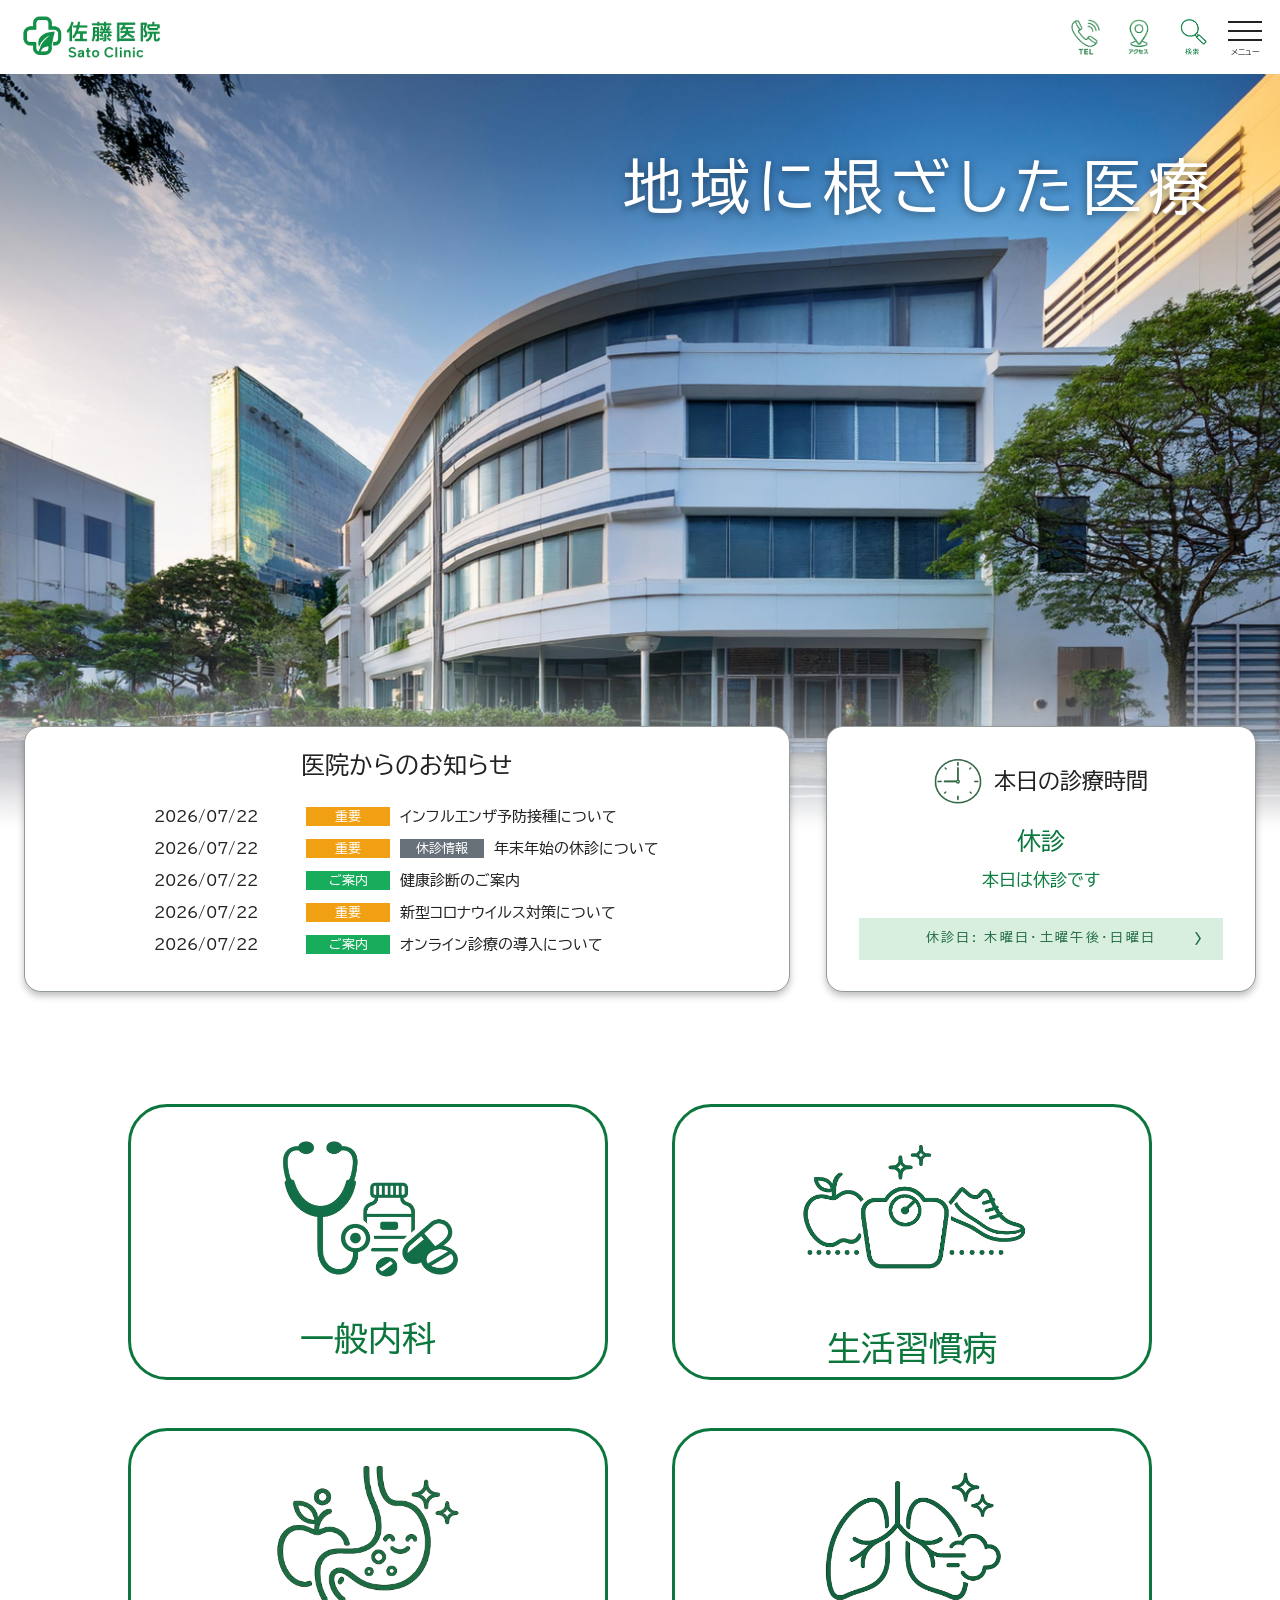
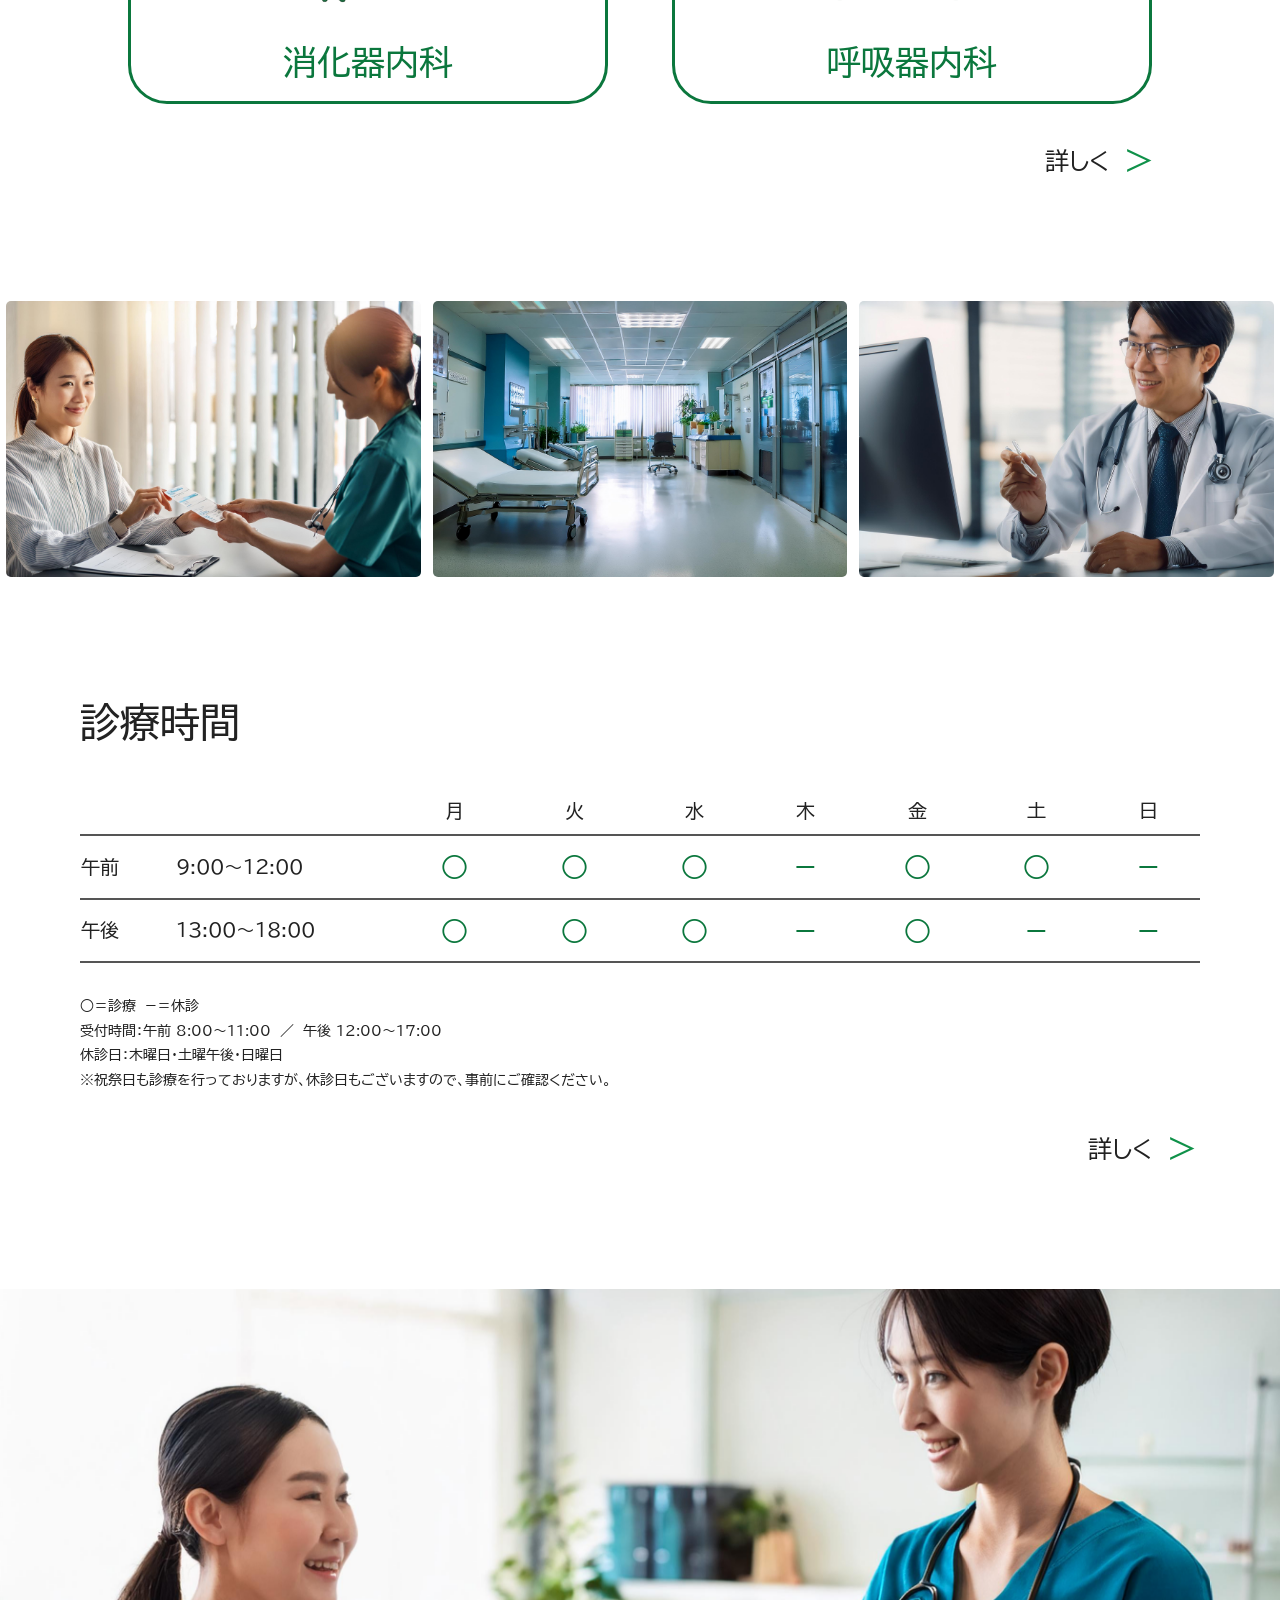
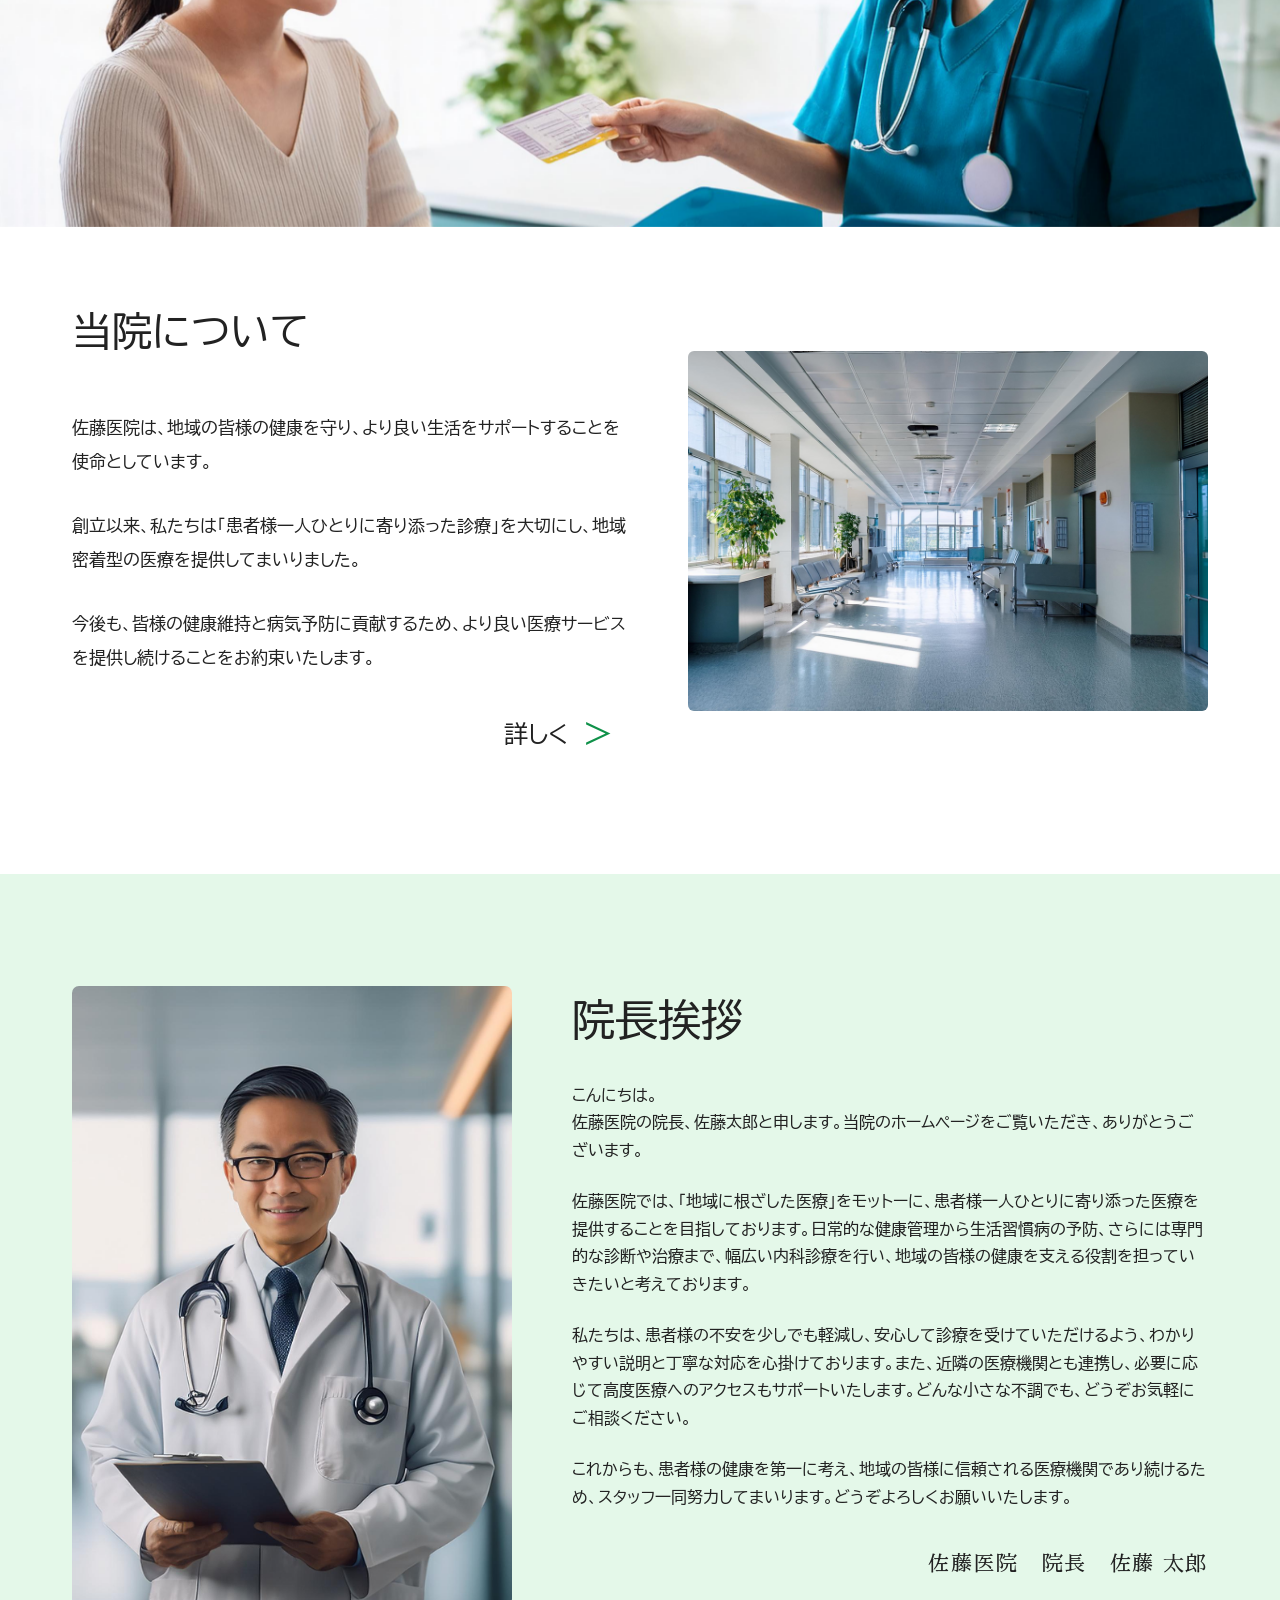
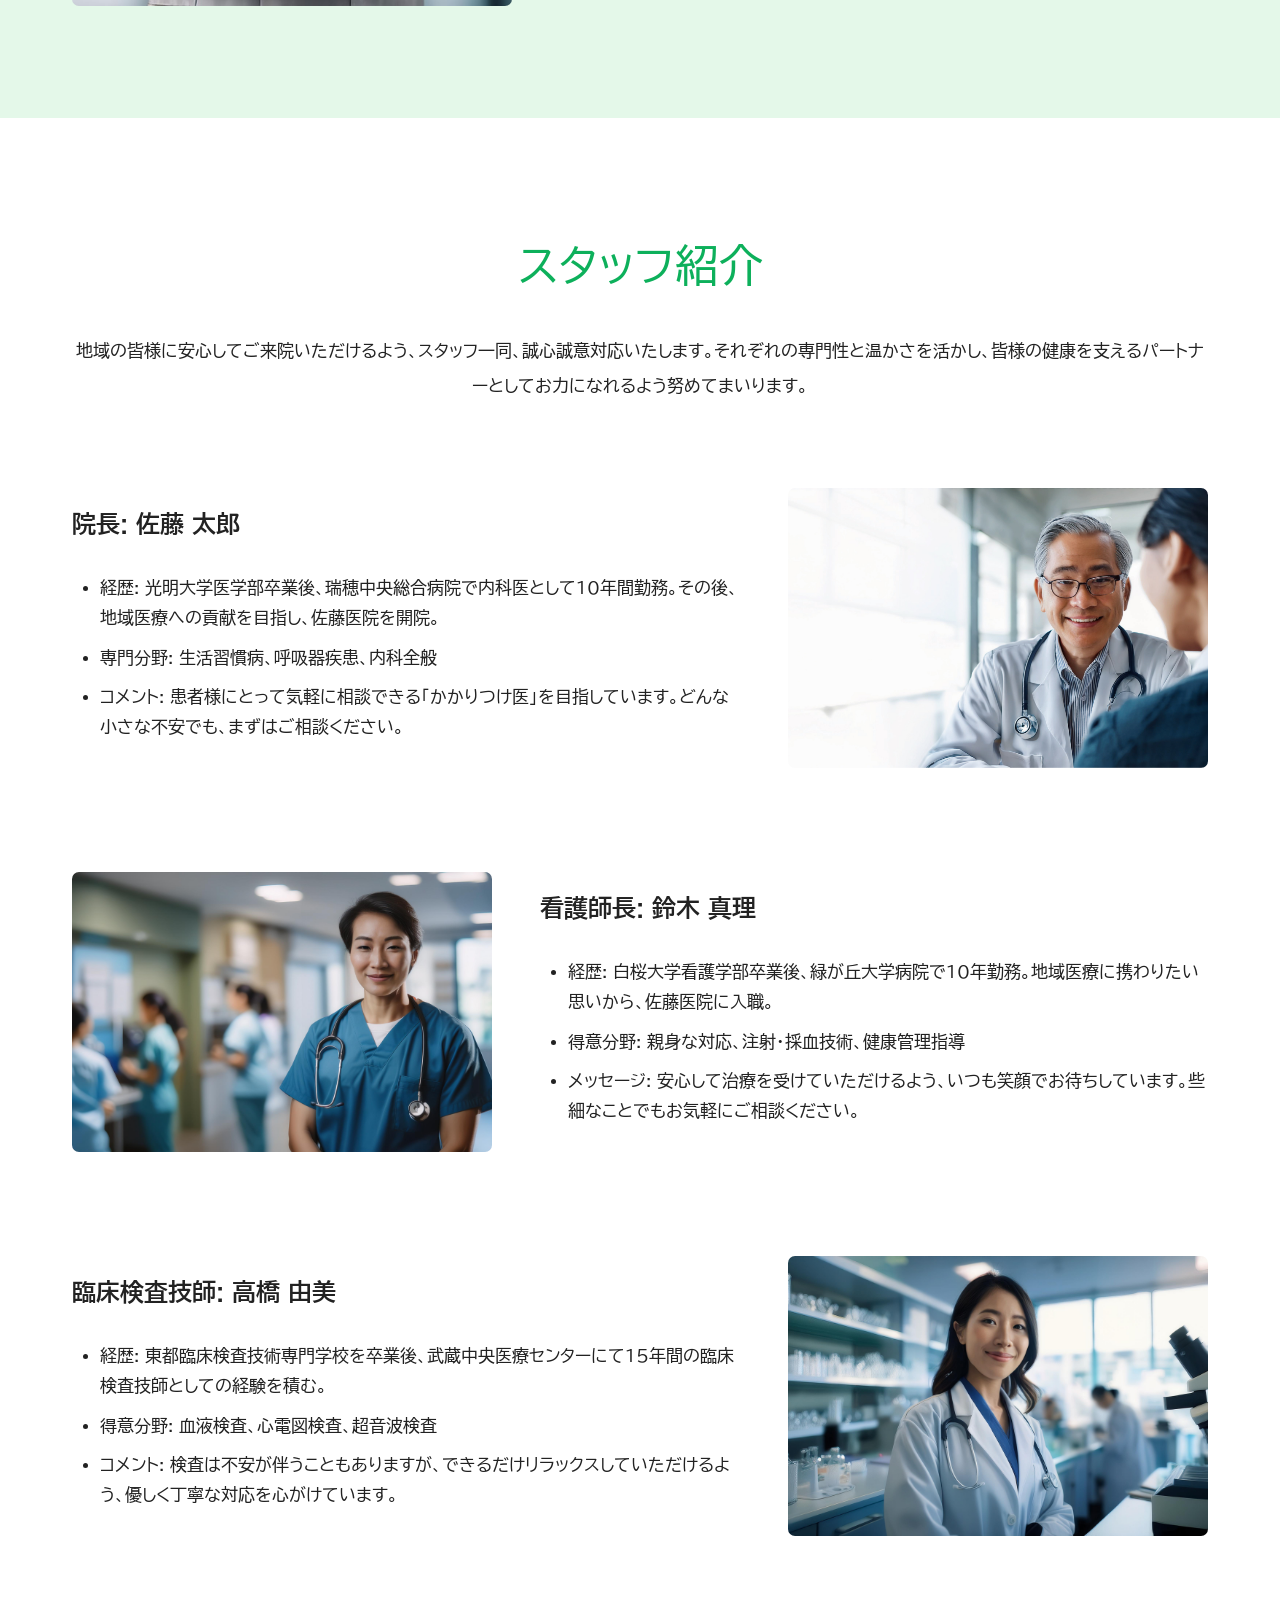
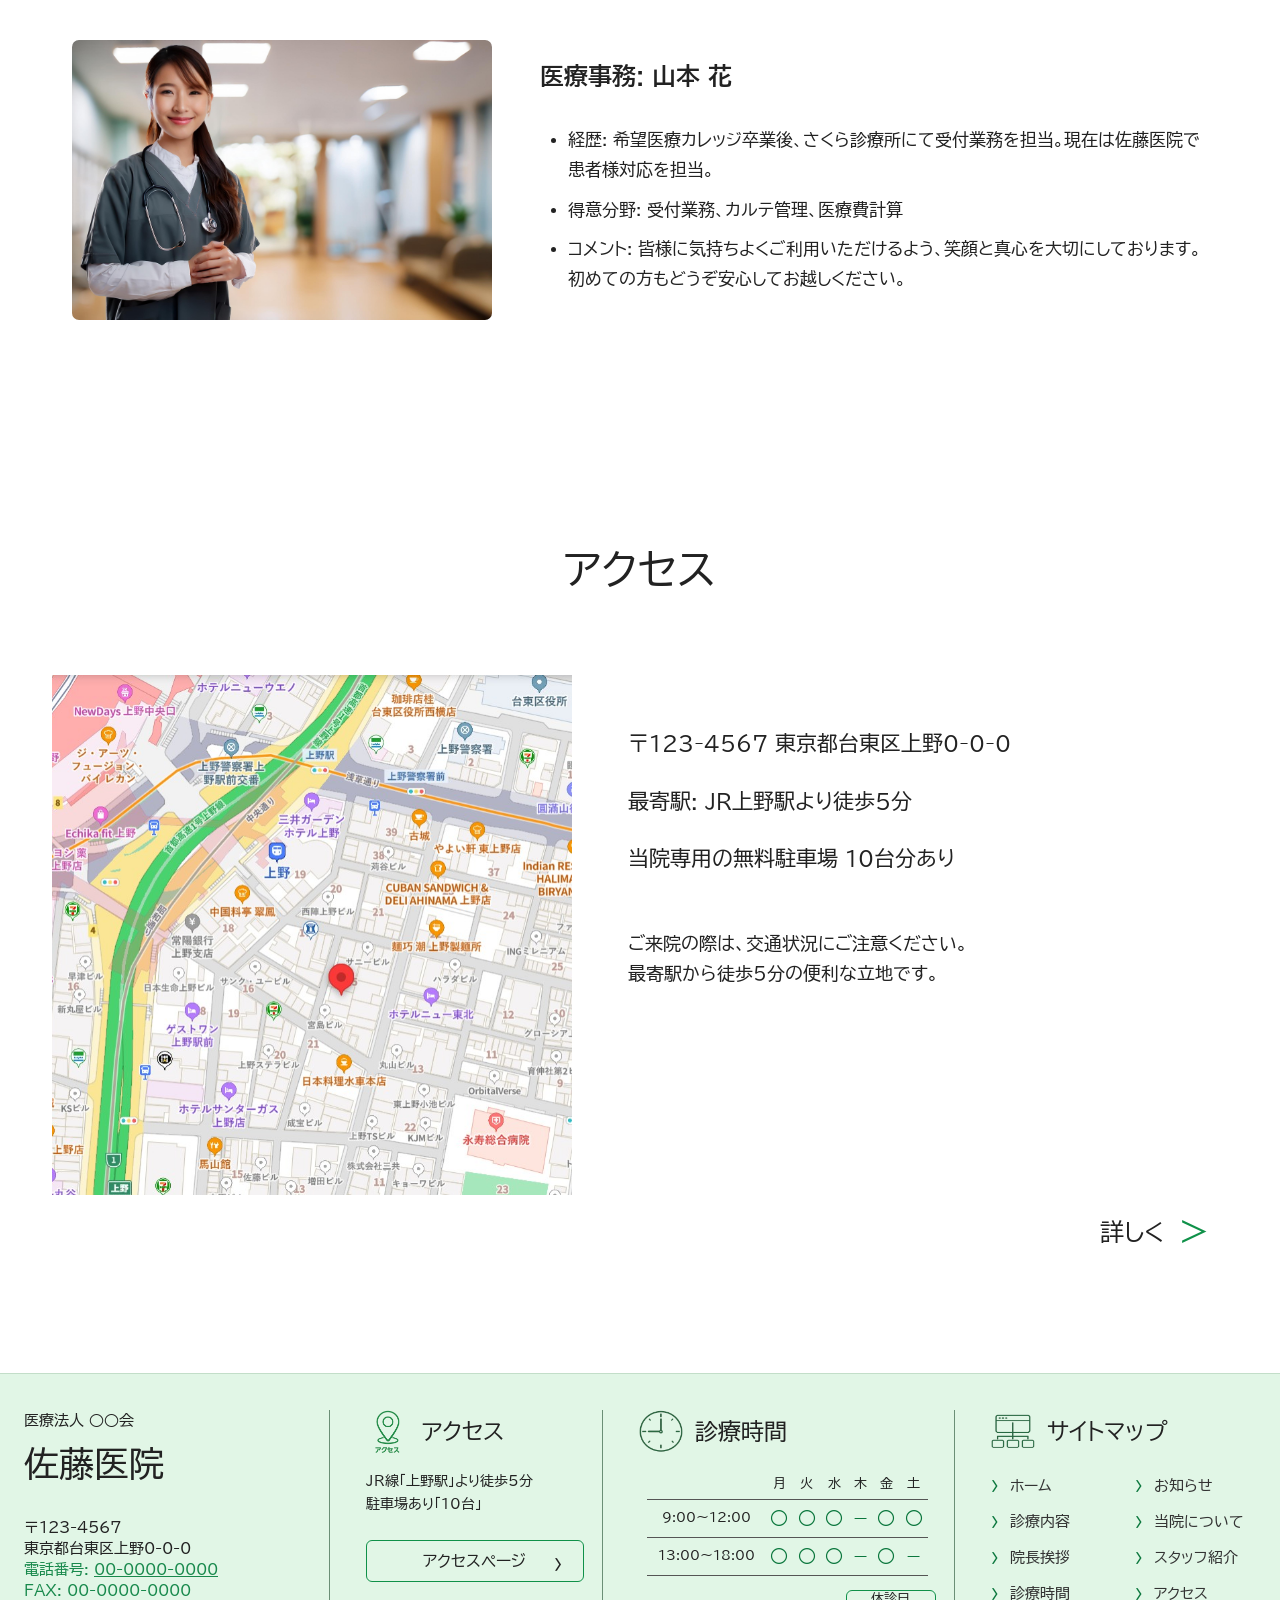
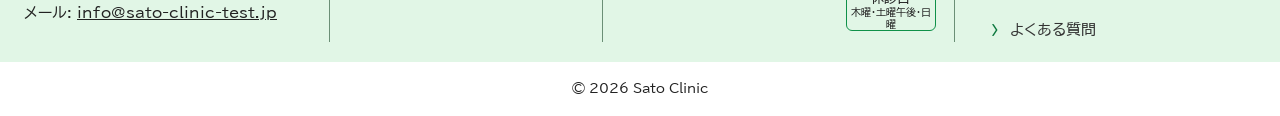
==== commit cf6cb34e: "検索アイコン位置修正" ====
--- a/index.html
+++ b/index.html
@@ -342,7 +342,7 @@
     </div>
     <p class="copyright">© 2026 Sato Clinic</p>
   </footer>
-  <script src="./js/site-navigation.js?v=20260722-refactor1"></script>
+  <script src="./js/site-navigation.js?v=20260722-refactor2"></script>
   <script src="./js/clinic-hours-data.js"></script>
   <script src="./js/clinic-hours.js?v=20260722-refactor1"></script>
 </body>
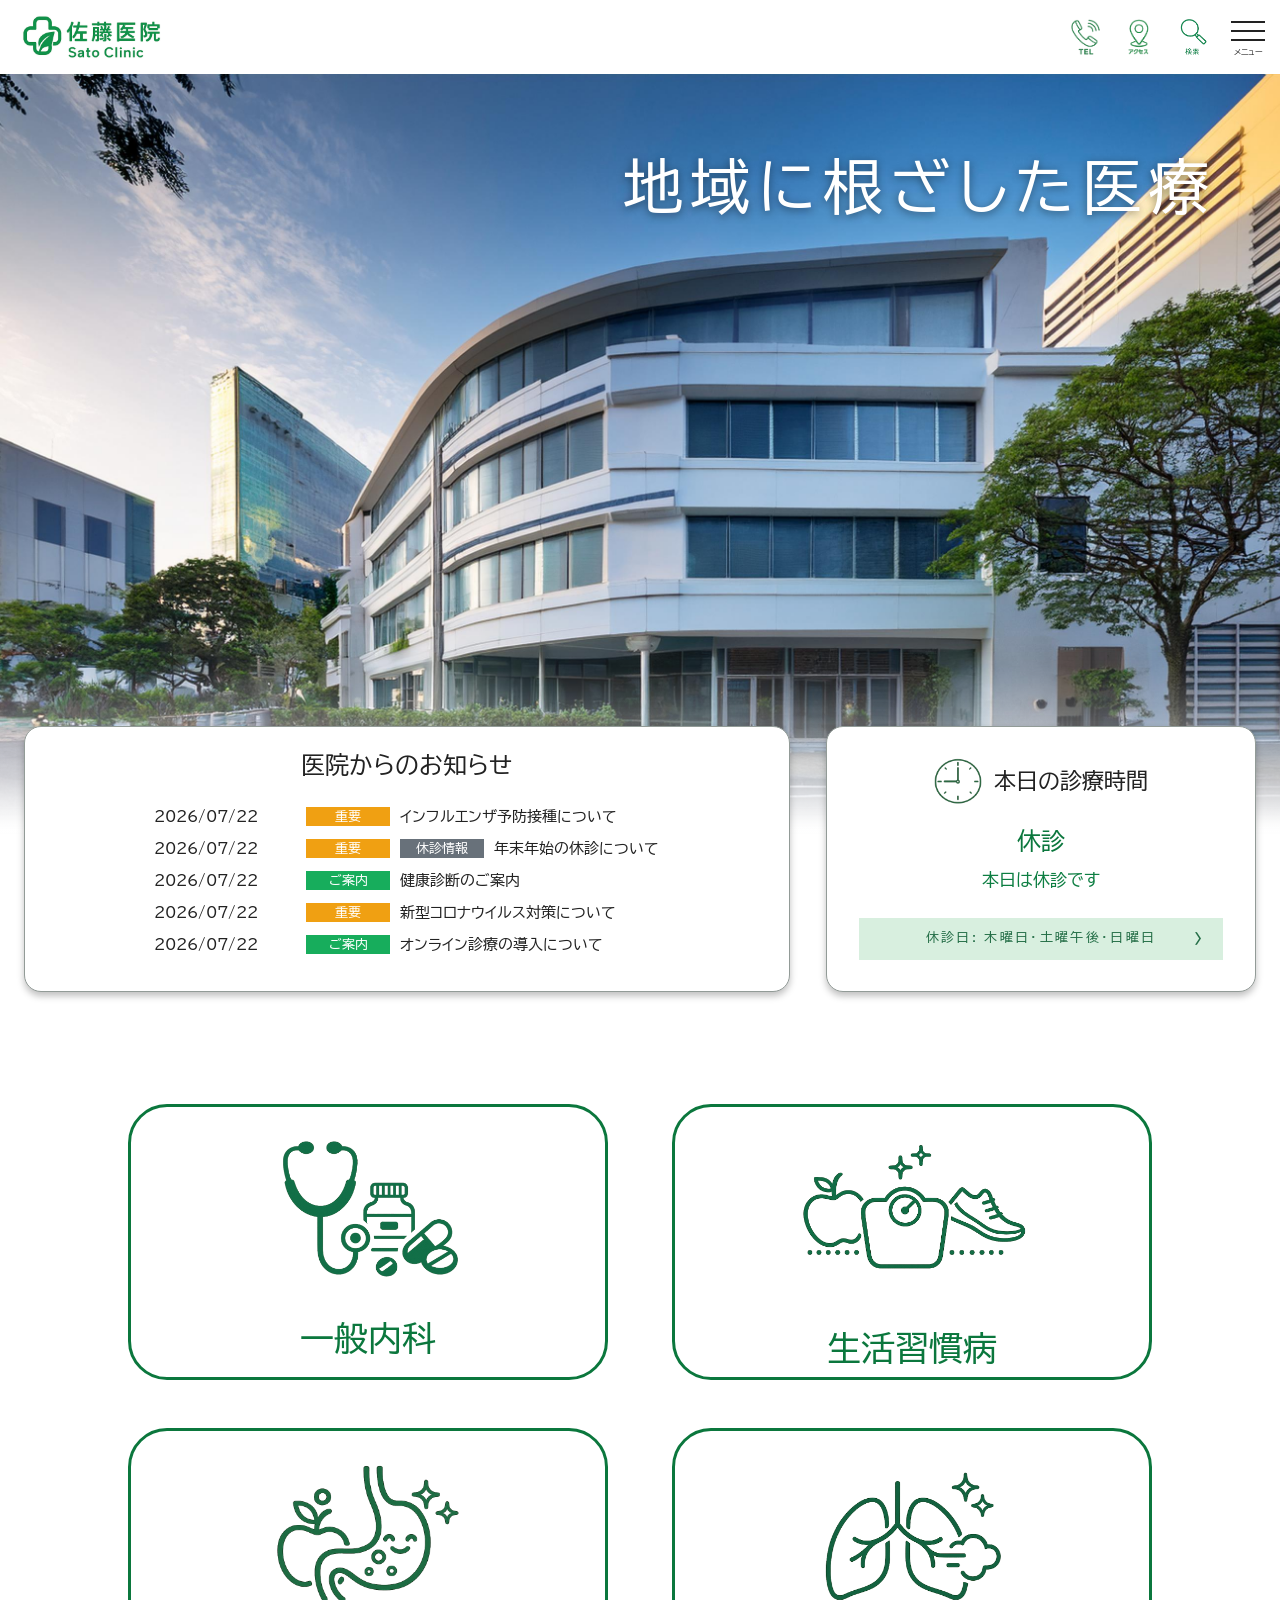
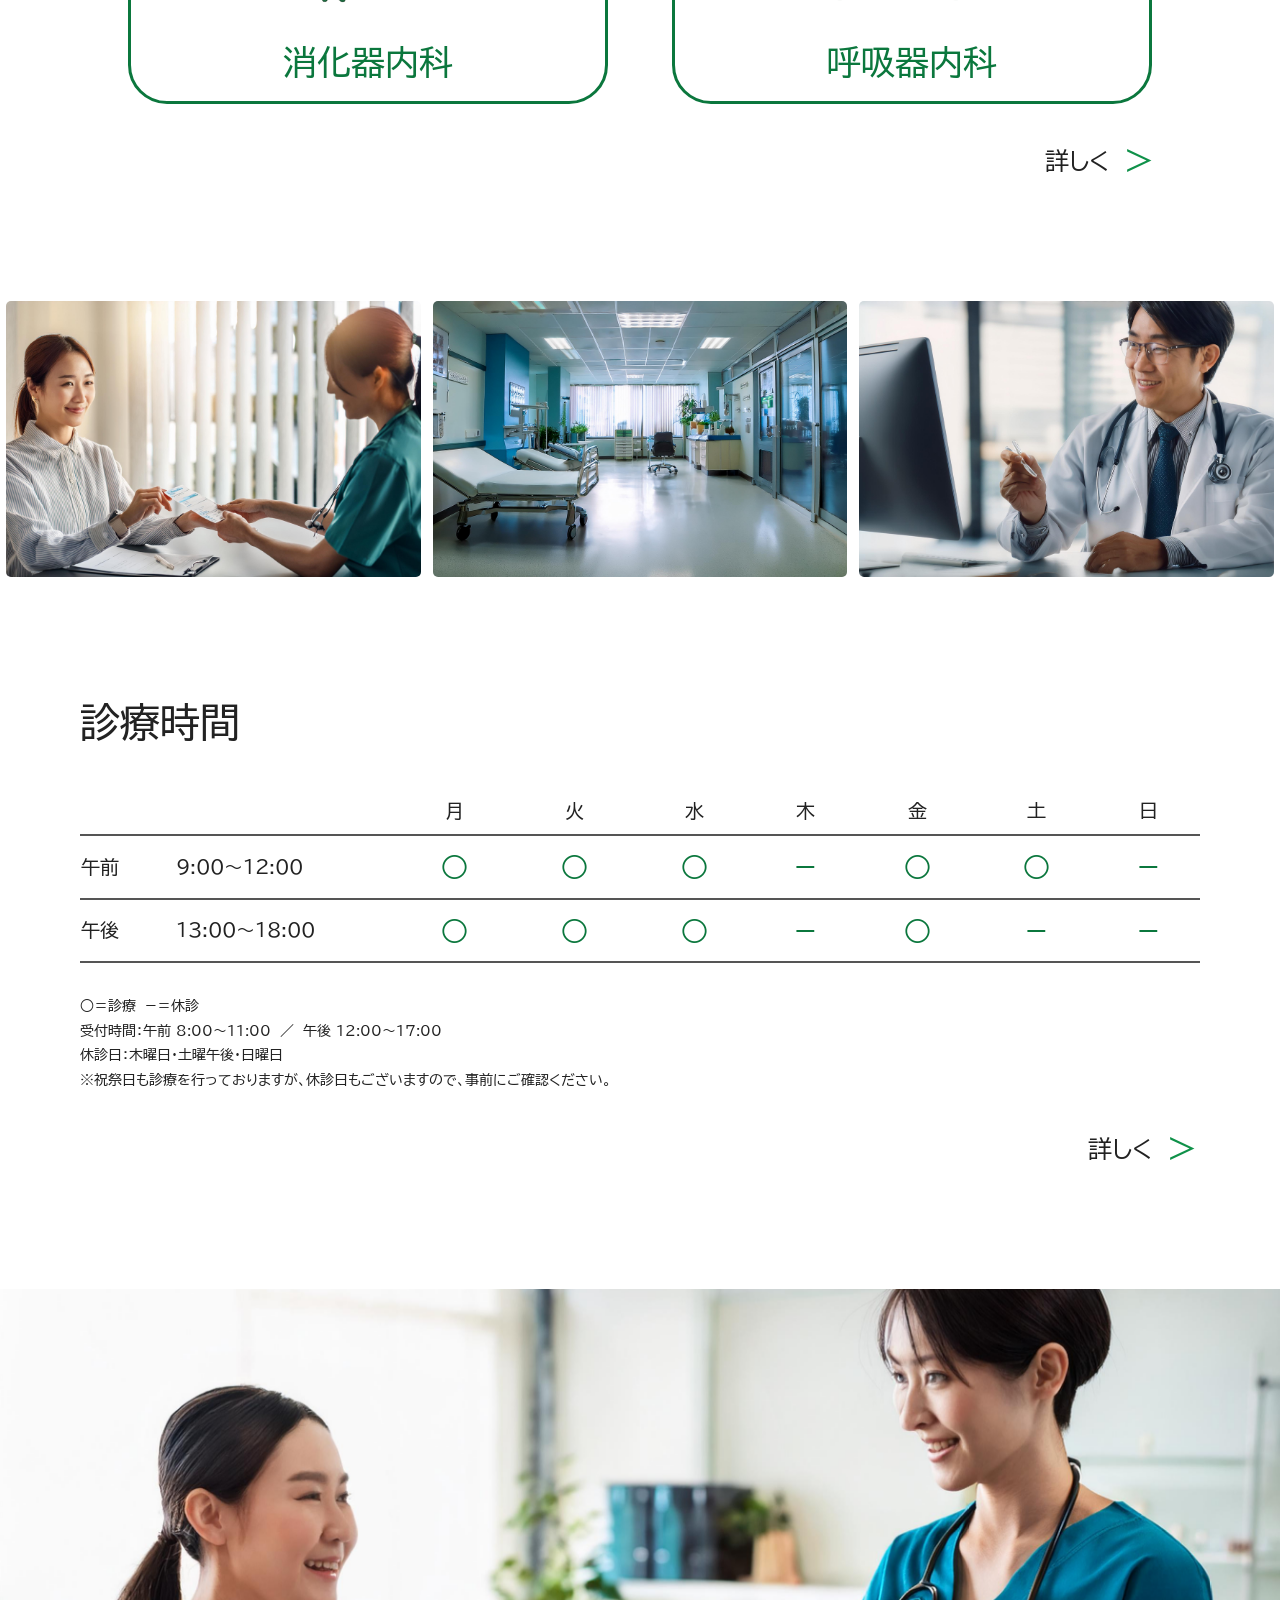
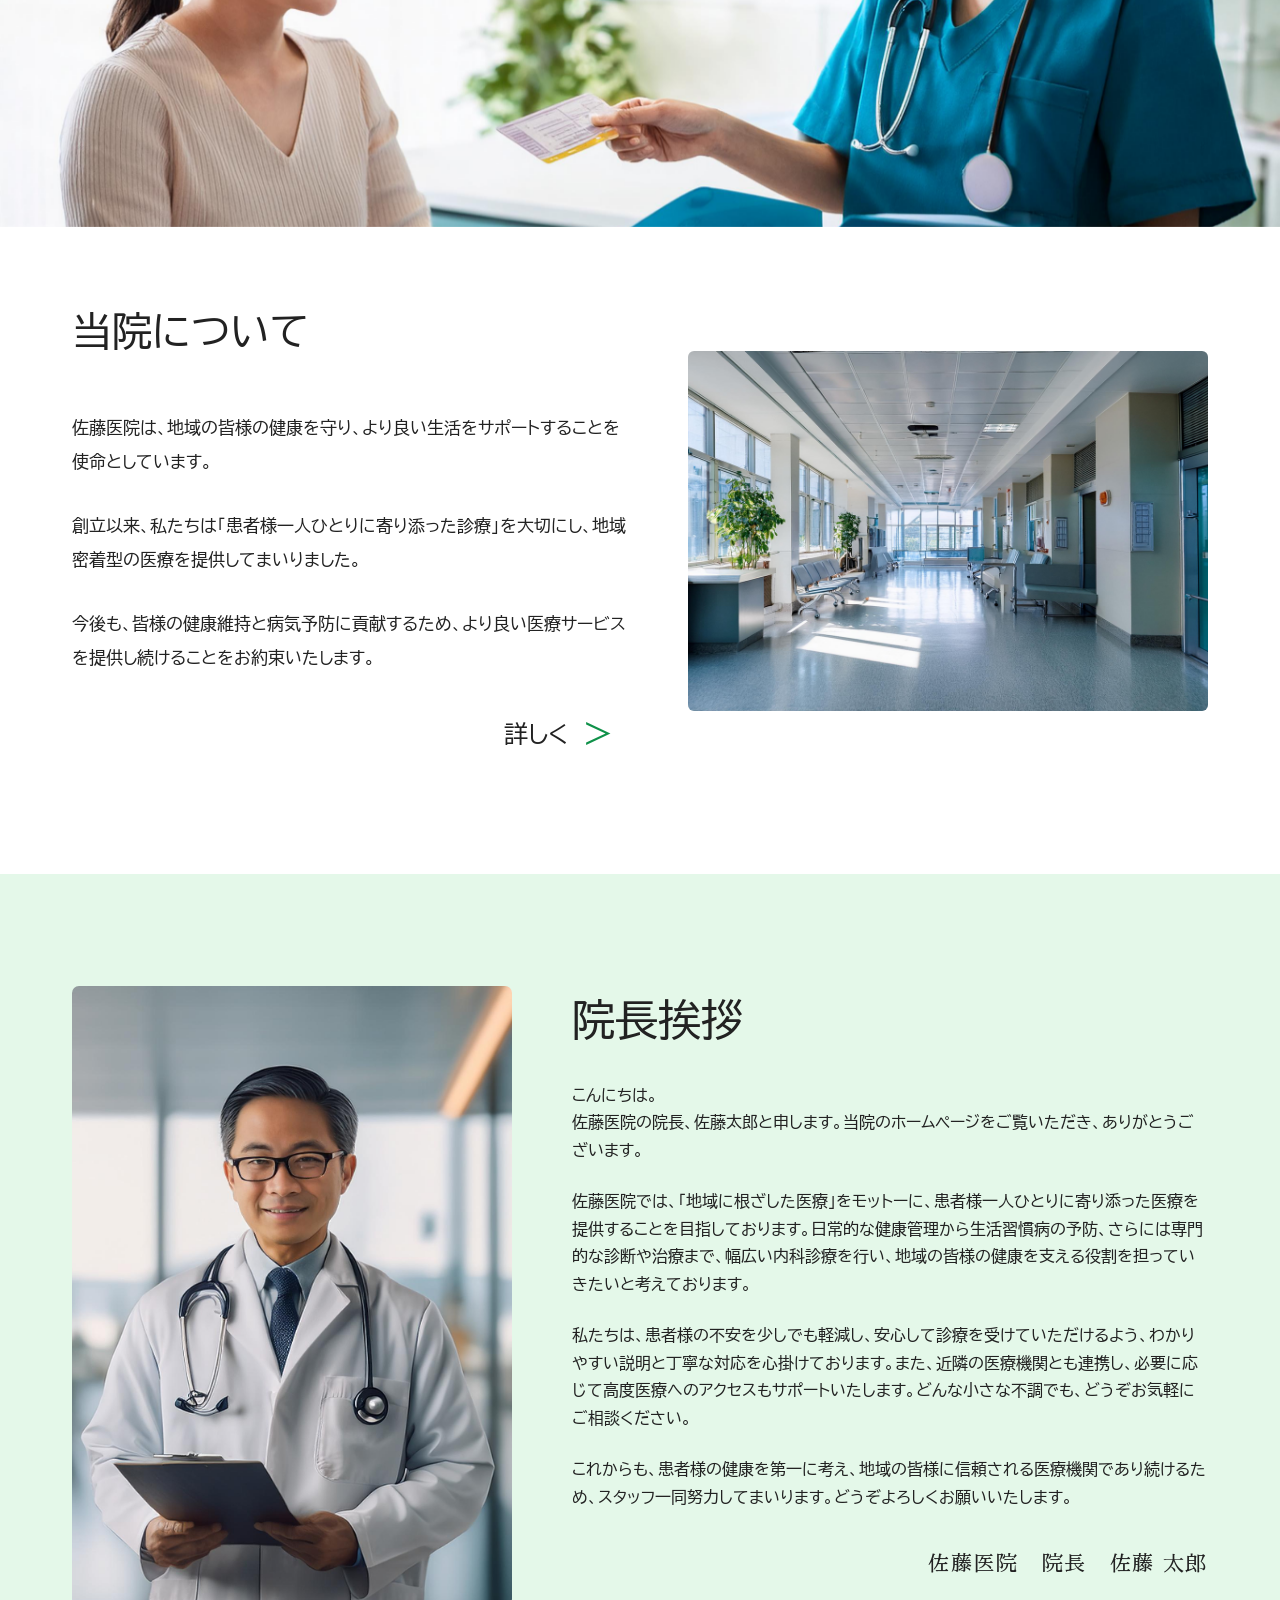
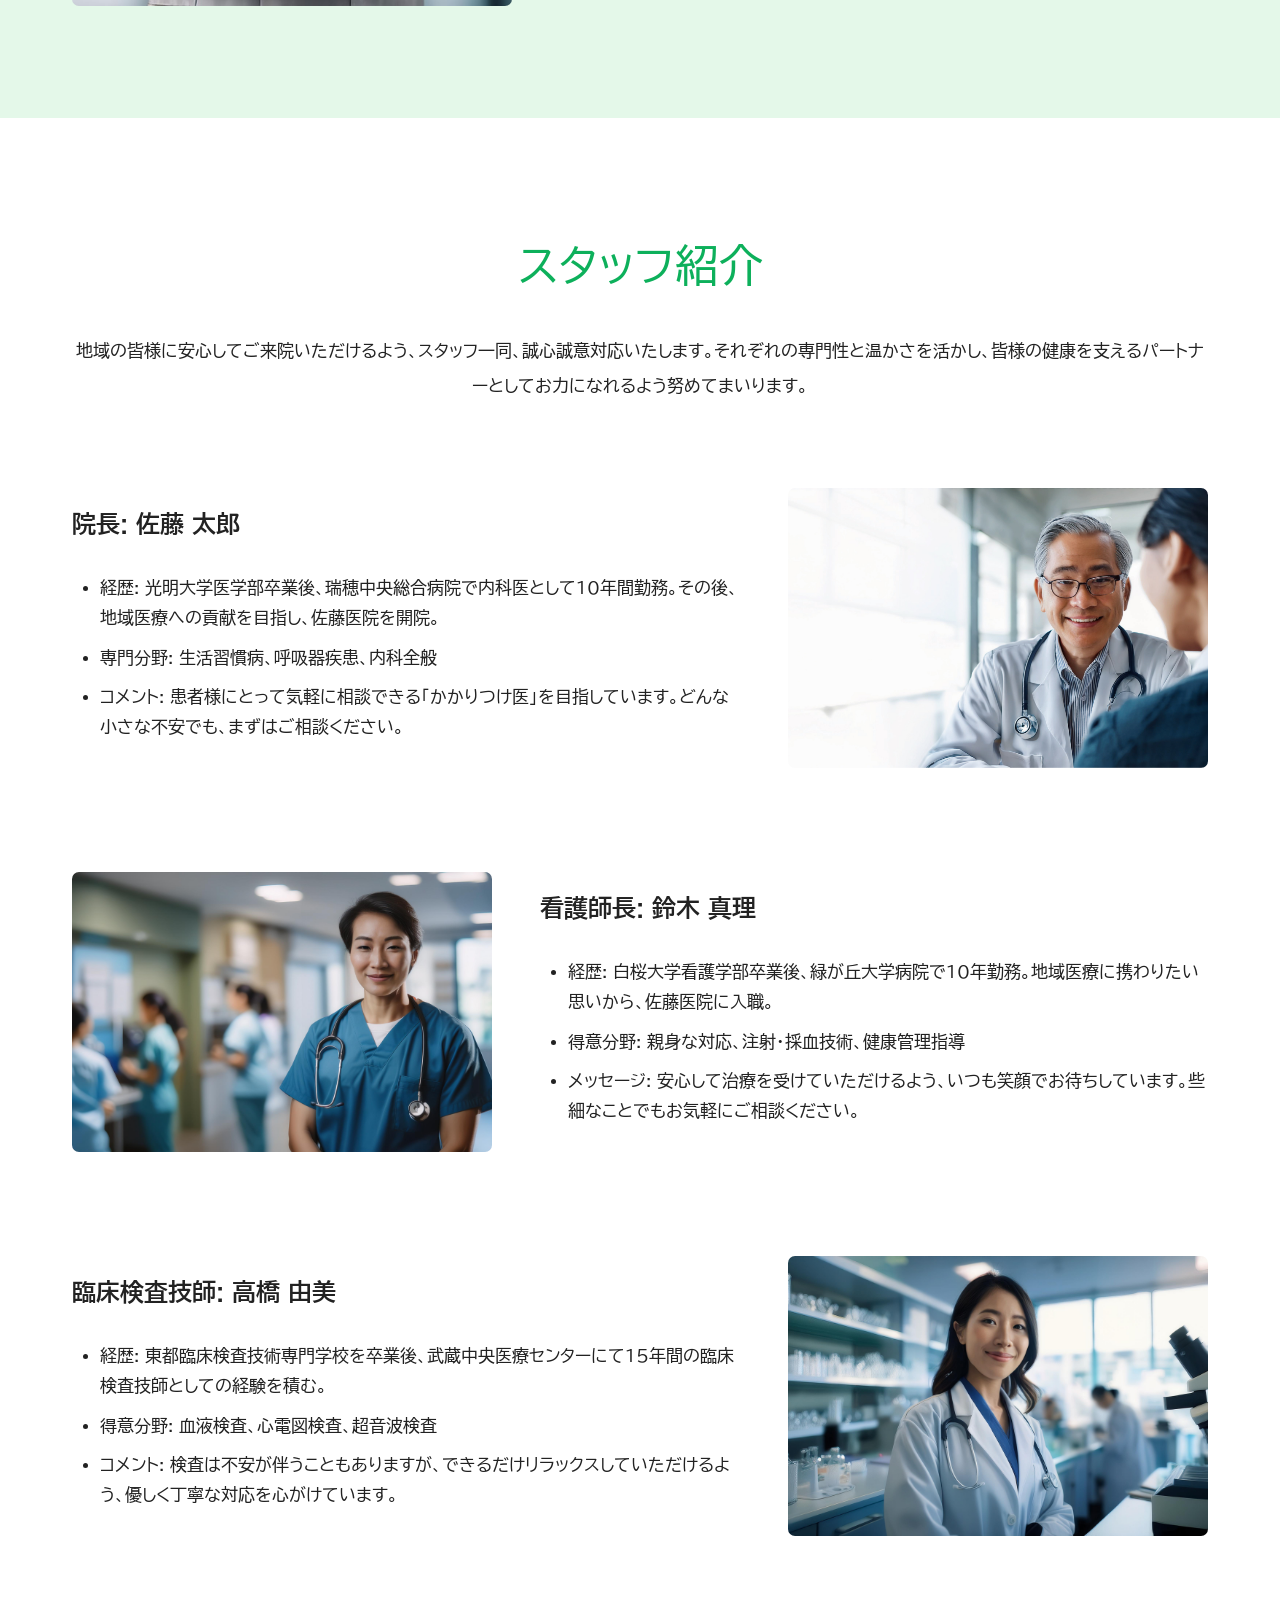
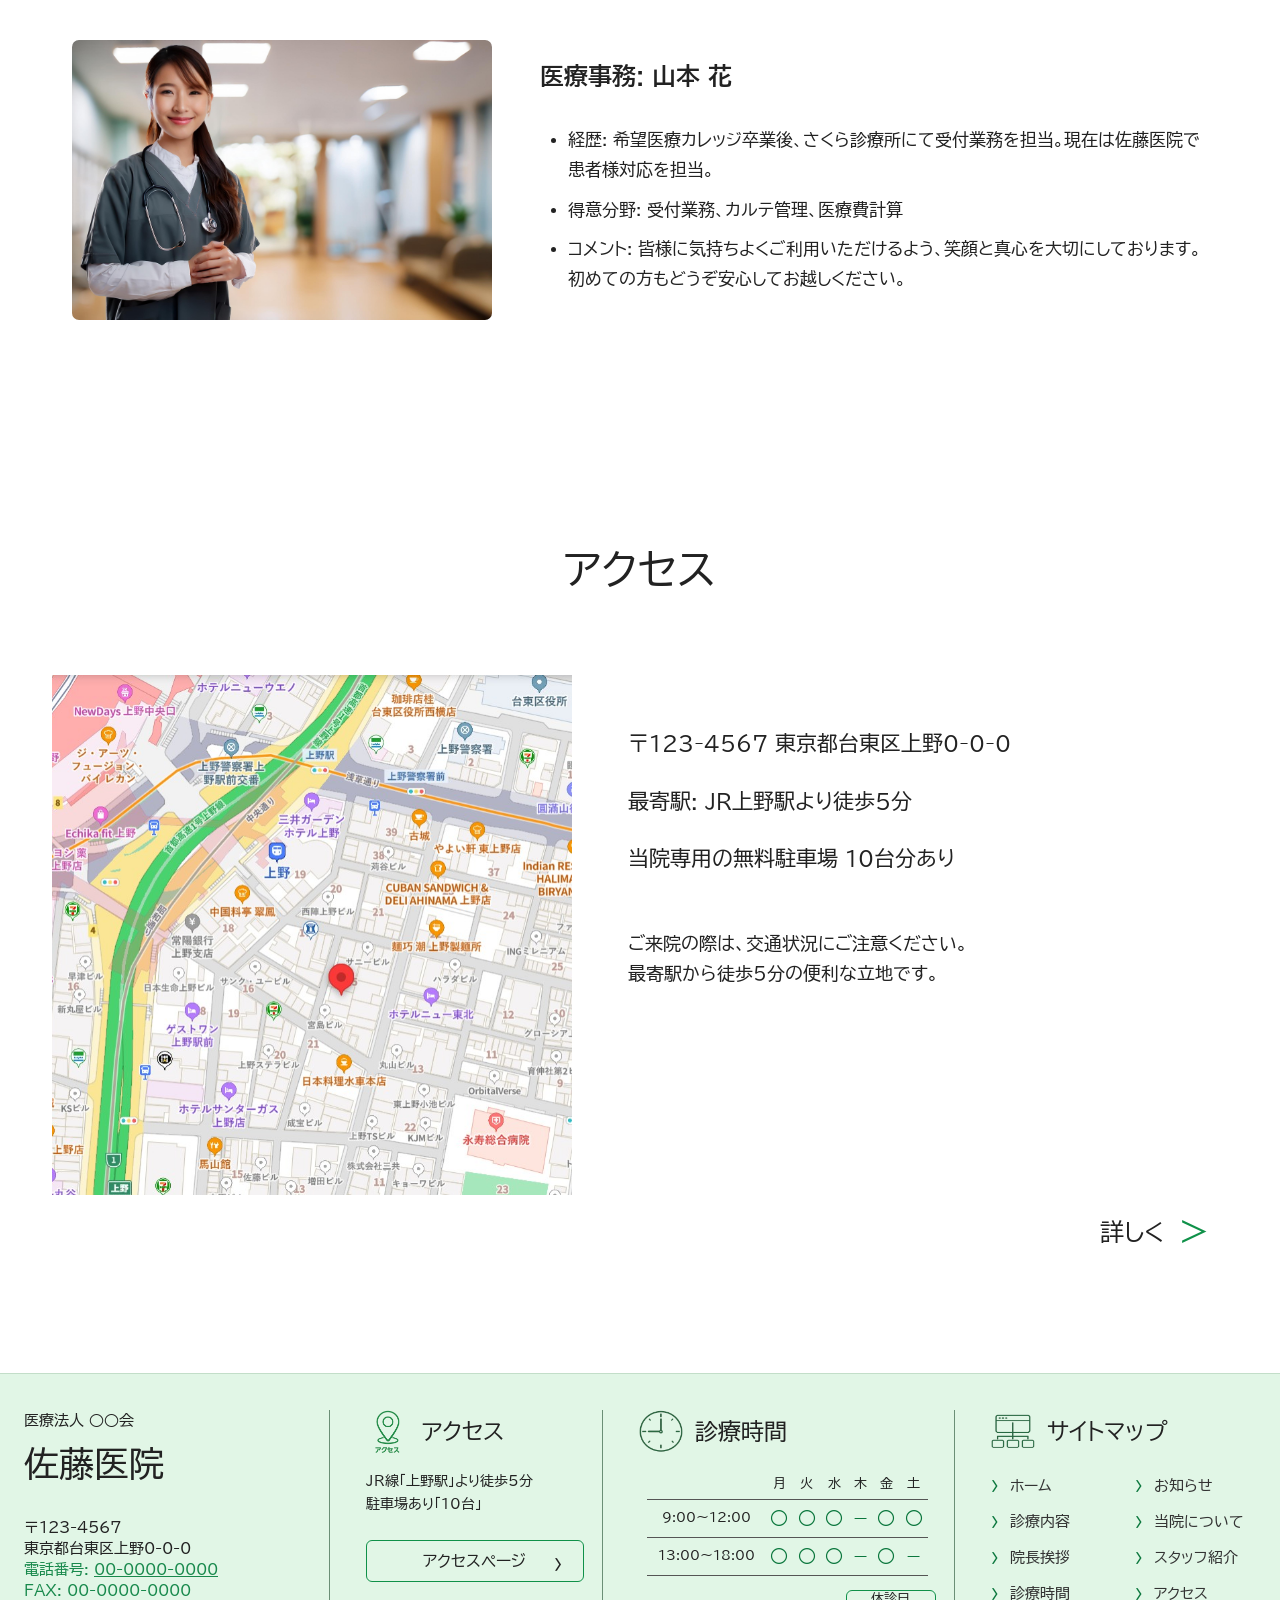
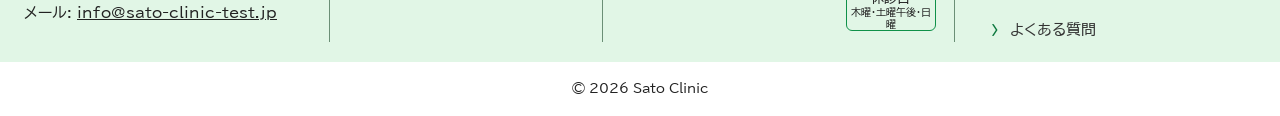
==== commit 5e66fd3f: "ハンバーガーメニュー間隔調整" ====
--- a/index.html
+++ b/index.html
@@ -10,7 +10,7 @@
   <link rel="preconnect" href="https://fonts.gstatic.com" crossorigin>
   <link href="https://fonts.googleapis.com/css2?family=BIZ+UDPGothic&family=Sawarabi+Mincho&display=swap"
     rel="stylesheet">
-  <link rel="stylesheet" href="./css/style.css?v=20260722-refactor1">
+  <link rel="stylesheet" href="./css/style.css?v=20260722-refactor2">
 </head>
 
 <body>
--- a/css/style.css
+++ b/css/style.css
@@ -358,6 +358,12 @@
 
 .menu-button {
   gap: 4px;
+}
+
+@media (min-width: 769px) {
+  .menu-button {
+    transform: translateX(3px);
+  }
 }
 
 .utility-icon {
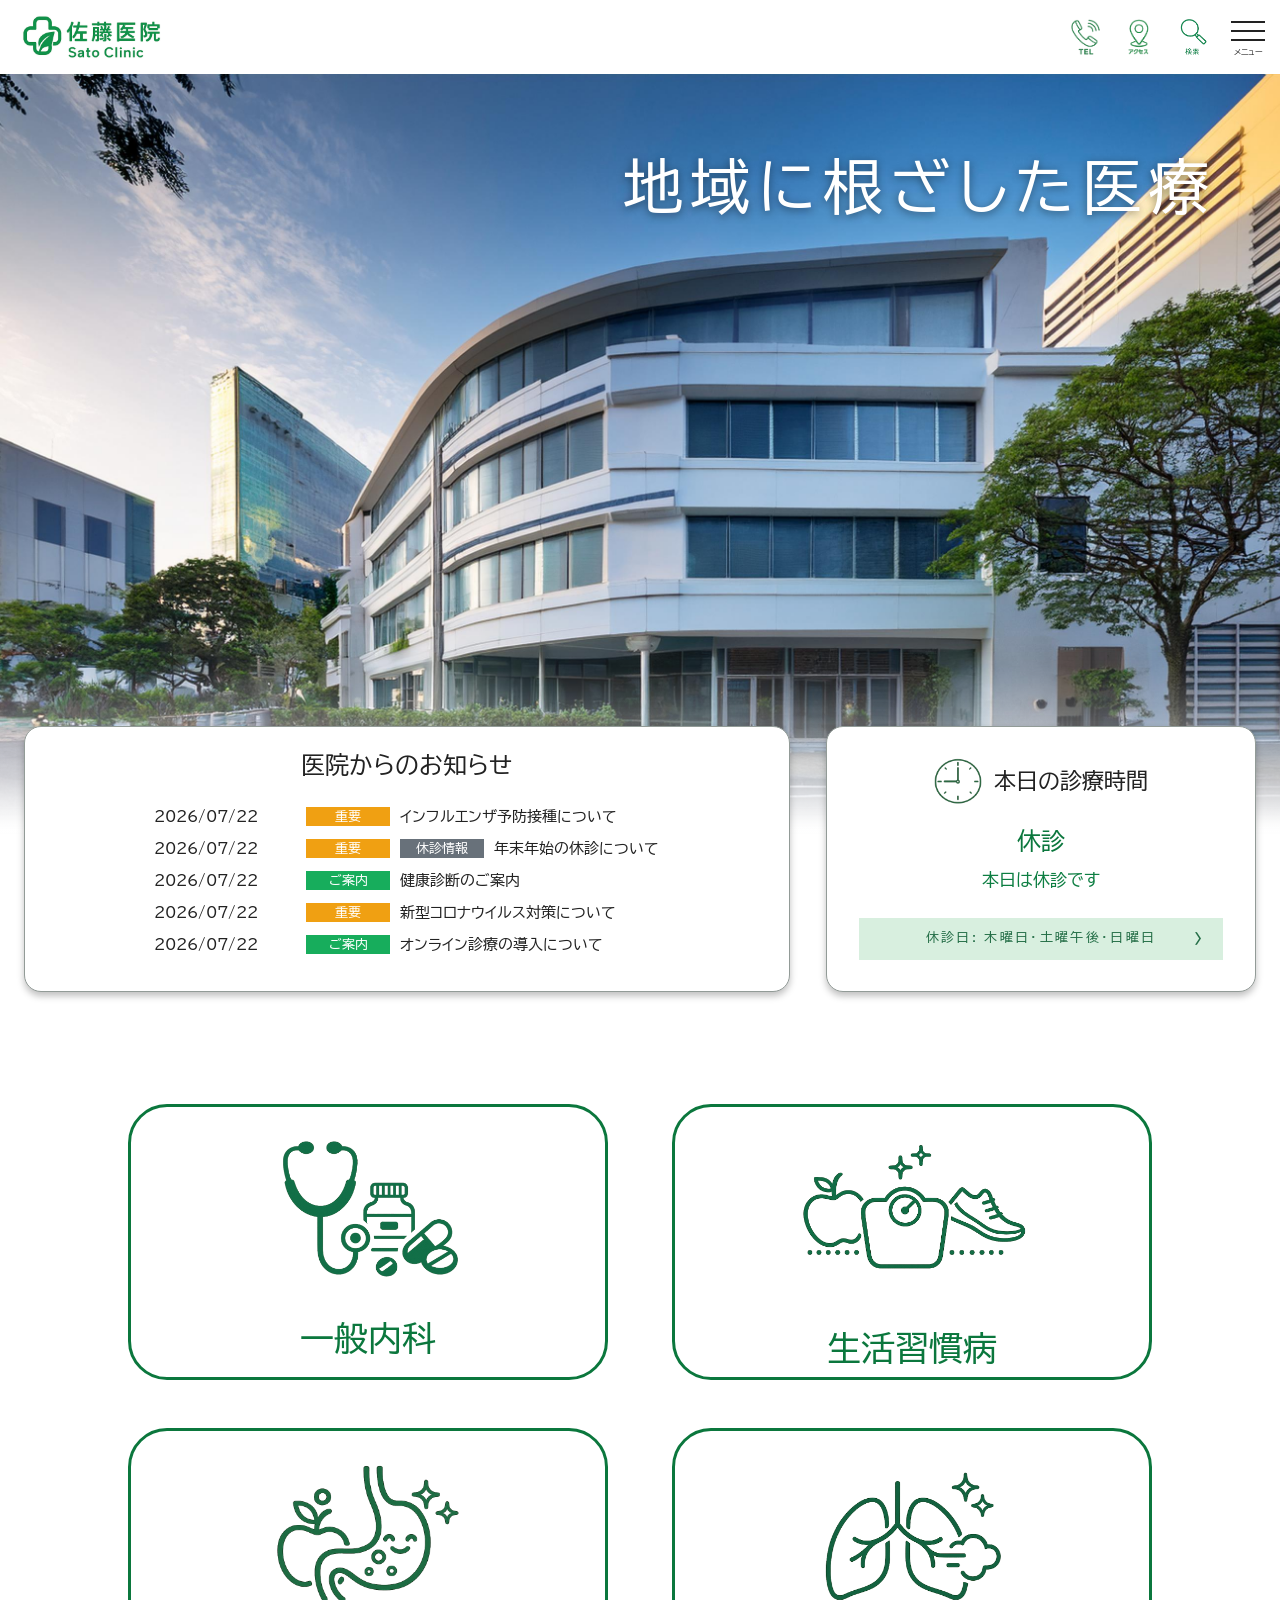
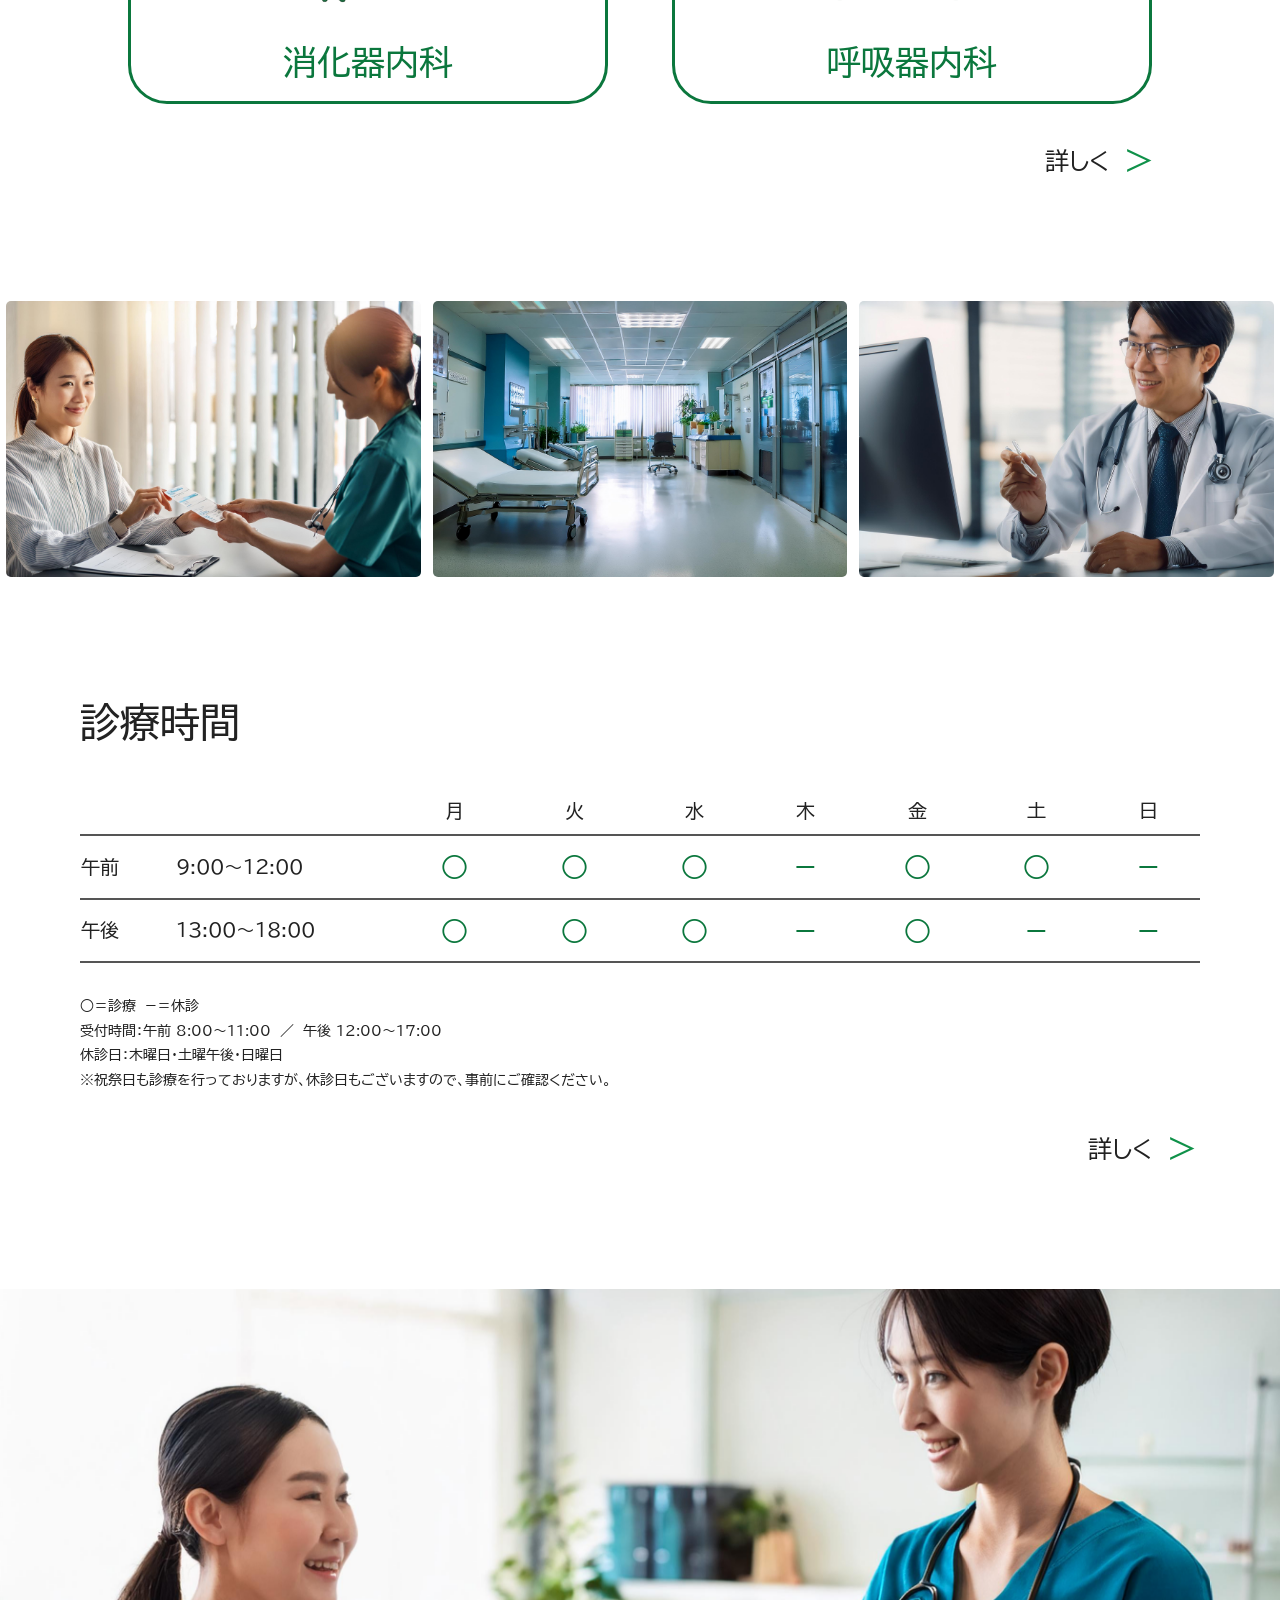
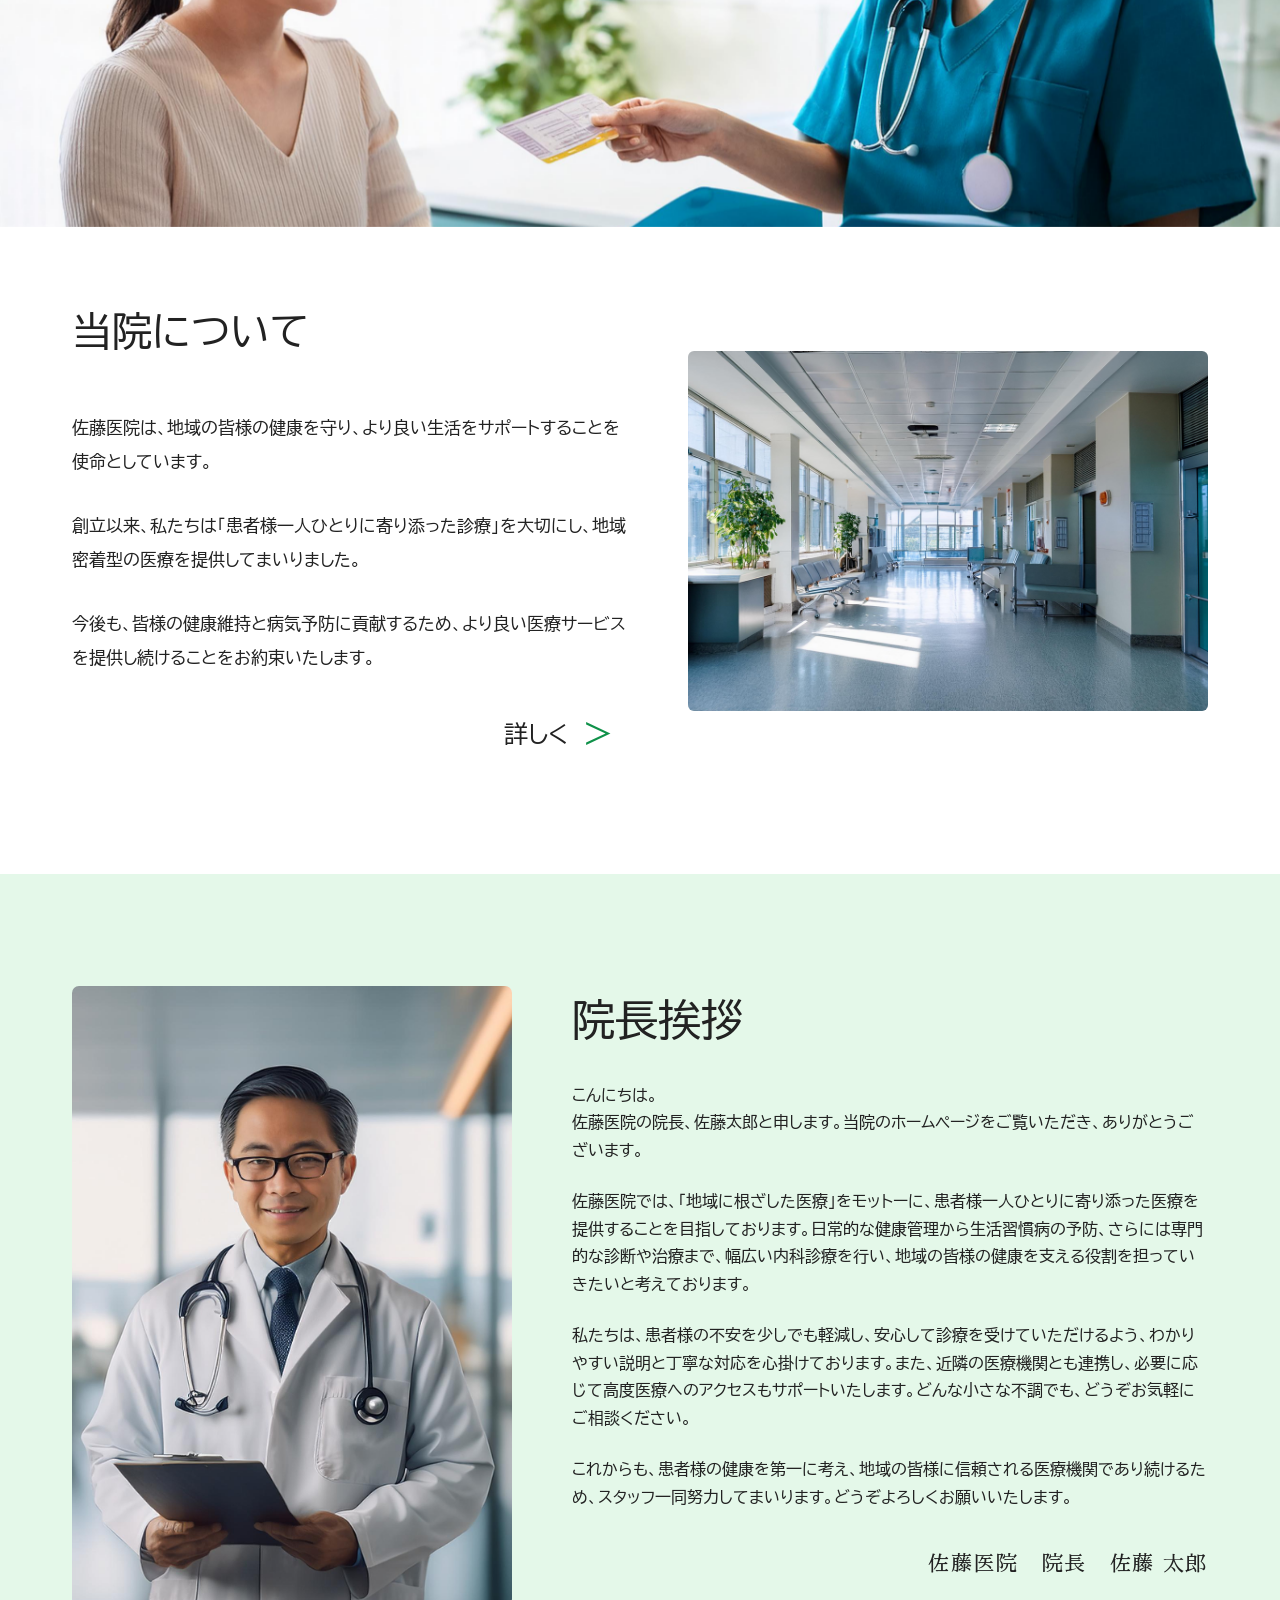
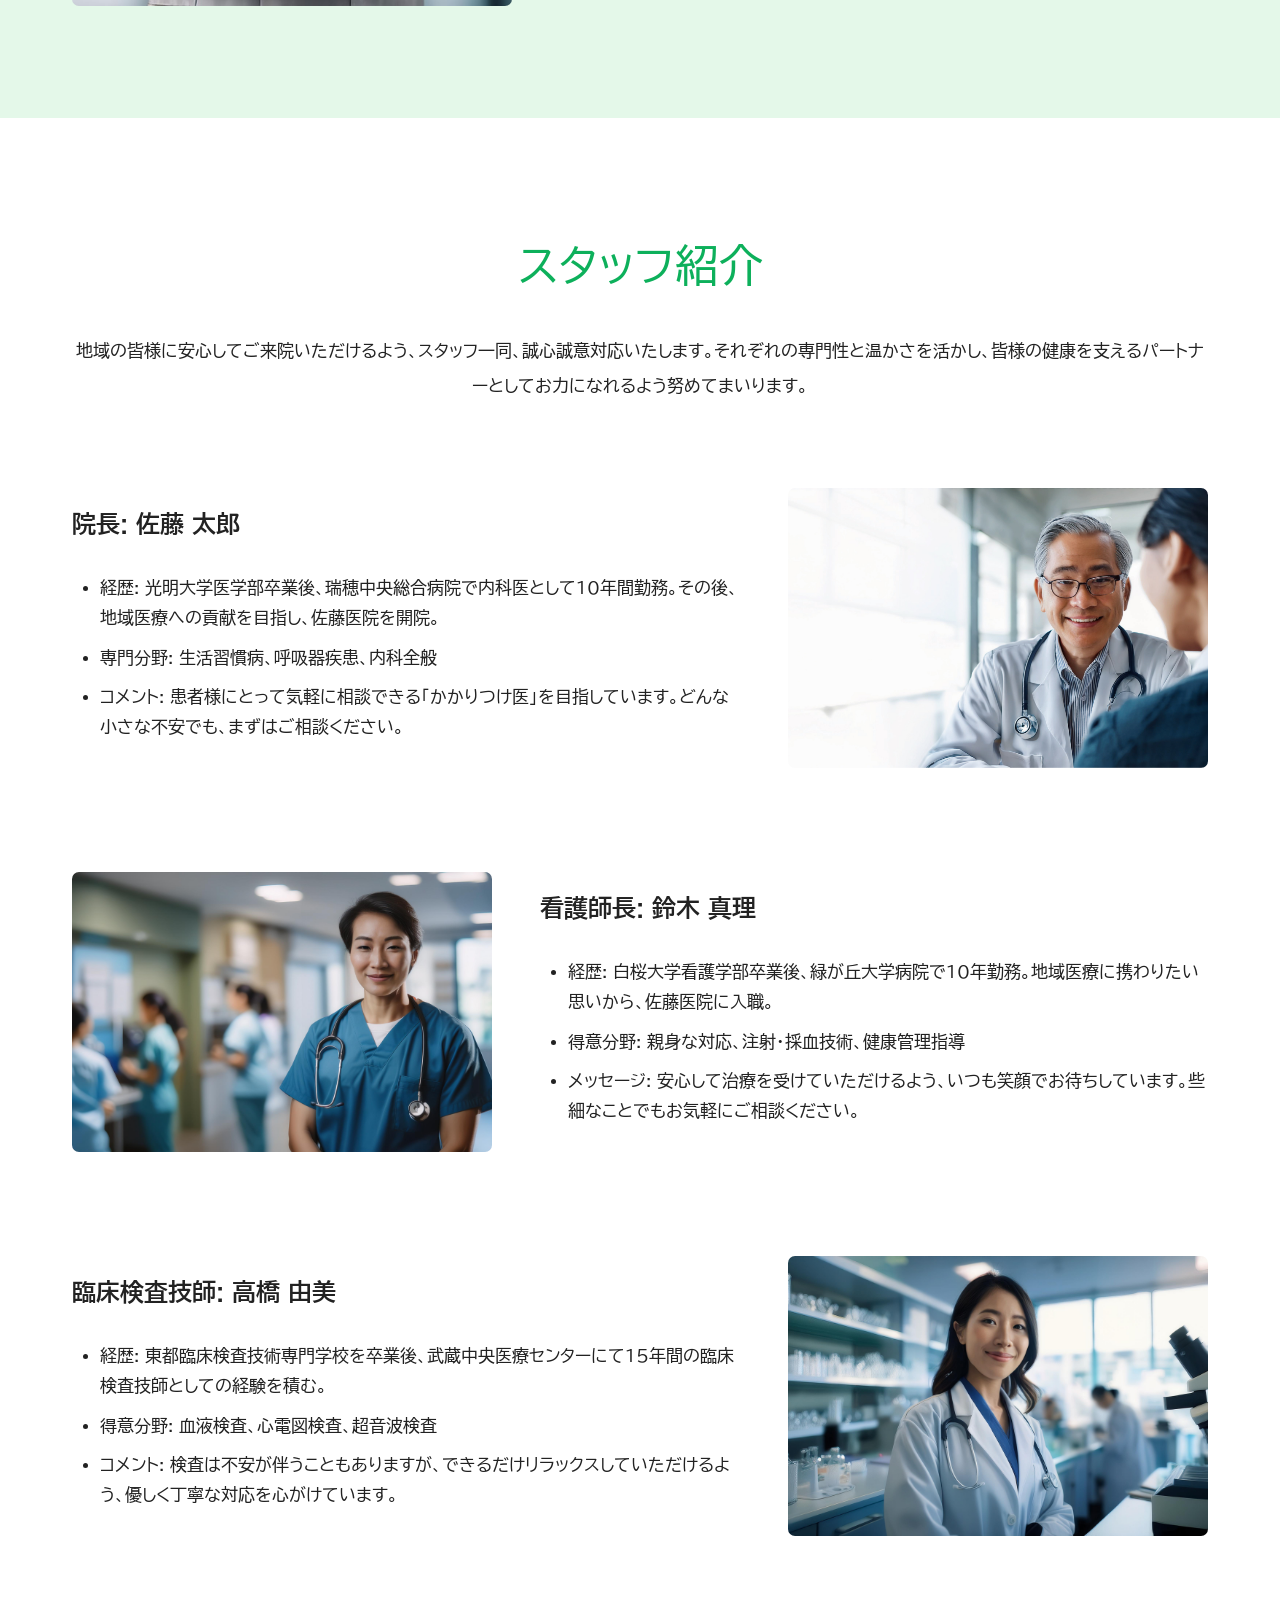
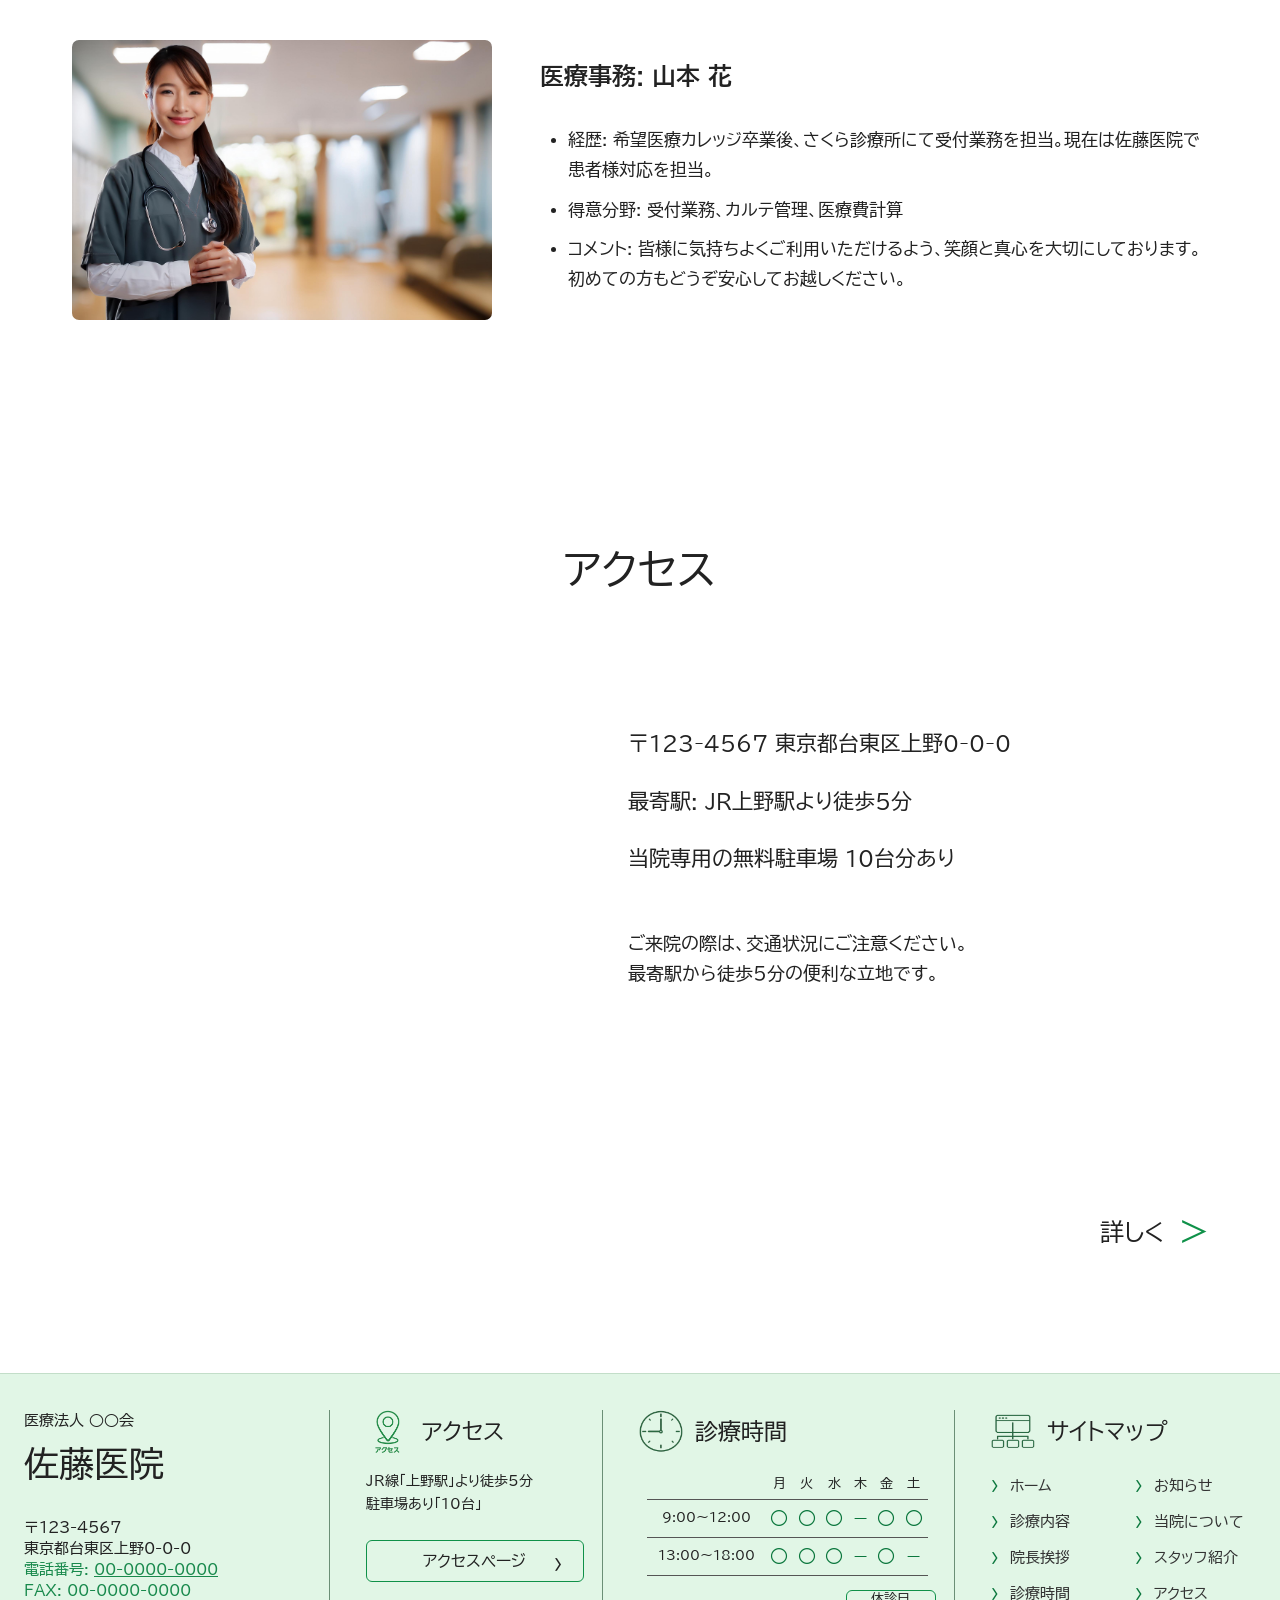
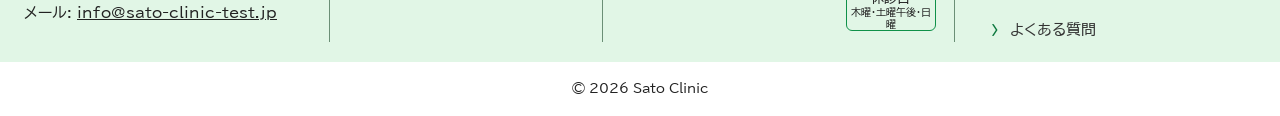
==== commit 844fd254: "TOP画面地図" ====
--- a/index.html
+++ b/index.html
@@ -274,7 +274,7 @@
     <section id="access" class="access-section container">
       <h2>アクセス</h2>
       <div class="access-grid">
-        <img src="./assets/map.jpg" alt="佐藤医院周辺地図" loading="lazy">
+        <iframe class="access-map" title="佐藤医院周辺地図" src="https://www.google.com/maps?q=%E6%9D%B1%E4%BA%AC%E9%83%BD%E5%8F%B0%E6%9D%B1%E5%8C%BA%E4%B8%8A%E9%87%8E&output=embed" loading="lazy"></iframe>
         <div>
           <p>〒123-4567 東京都台東区上野0-0-0</p>
           <p>最寄駅: JR上野駅より徒歩5分</p>
--- a/css/style.css
+++ b/css/style.css
@@ -1279,10 +1279,11 @@
   gap: 92px;
 }
 
-.access-grid > img {
+.access-grid > .access-map {
   width: 600px;
   height: 610px;
   object-fit: cover;
+  border: 0;
 }
 
 .access-grid p {
@@ -1634,7 +1635,7 @@
     gap: 56px;
   }
 
-  .access-grid > img {
+  .access-grid > .access-map {
     width: 100%;
     height: 520px;
   }
@@ -1869,7 +1870,7 @@
     gap: 36px;
   }
 
-  .access-grid > img {
+  .access-grid > .access-map {
     width: 100%;
     max-width: 420px;
     height: 420px;
@@ -1996,7 +1997,7 @@
   .about-section > img,
   .greeting-inner > img,
   .staff-row img,
-  .access-grid > img {
+  .access-grid > .access-map {
     width: 100%;
     max-width: 100%;
   }
@@ -2039,7 +2040,7 @@
     gap: 24px;
   }
 
-  .access-grid > img {
+  .access-grid > .access-map {
     height: 360px;
   }
 
@@ -2502,7 +2503,7 @@
 
   .about-section > img,
   .greeting-inner > img,
-  .access-grid > img {
+  .access-grid > .access-map {
     width: 100%;
     max-width: 100%;
   }
@@ -2542,7 +2543,7 @@
     gap: 24px;
   }
 
-  .access-grid > img {
+  .access-grid > .access-map {
     height: clamp(330px, 97vw, 610px);
   }
 
@@ -2697,7 +2698,7 @@
     .access-section,
     .access-section h2,
     .access-grid,
-    .access-grid > img,
+    .access-grid > .access-map,
     .access-grid p,
     .footer-grid,
     .footer-grid section,
